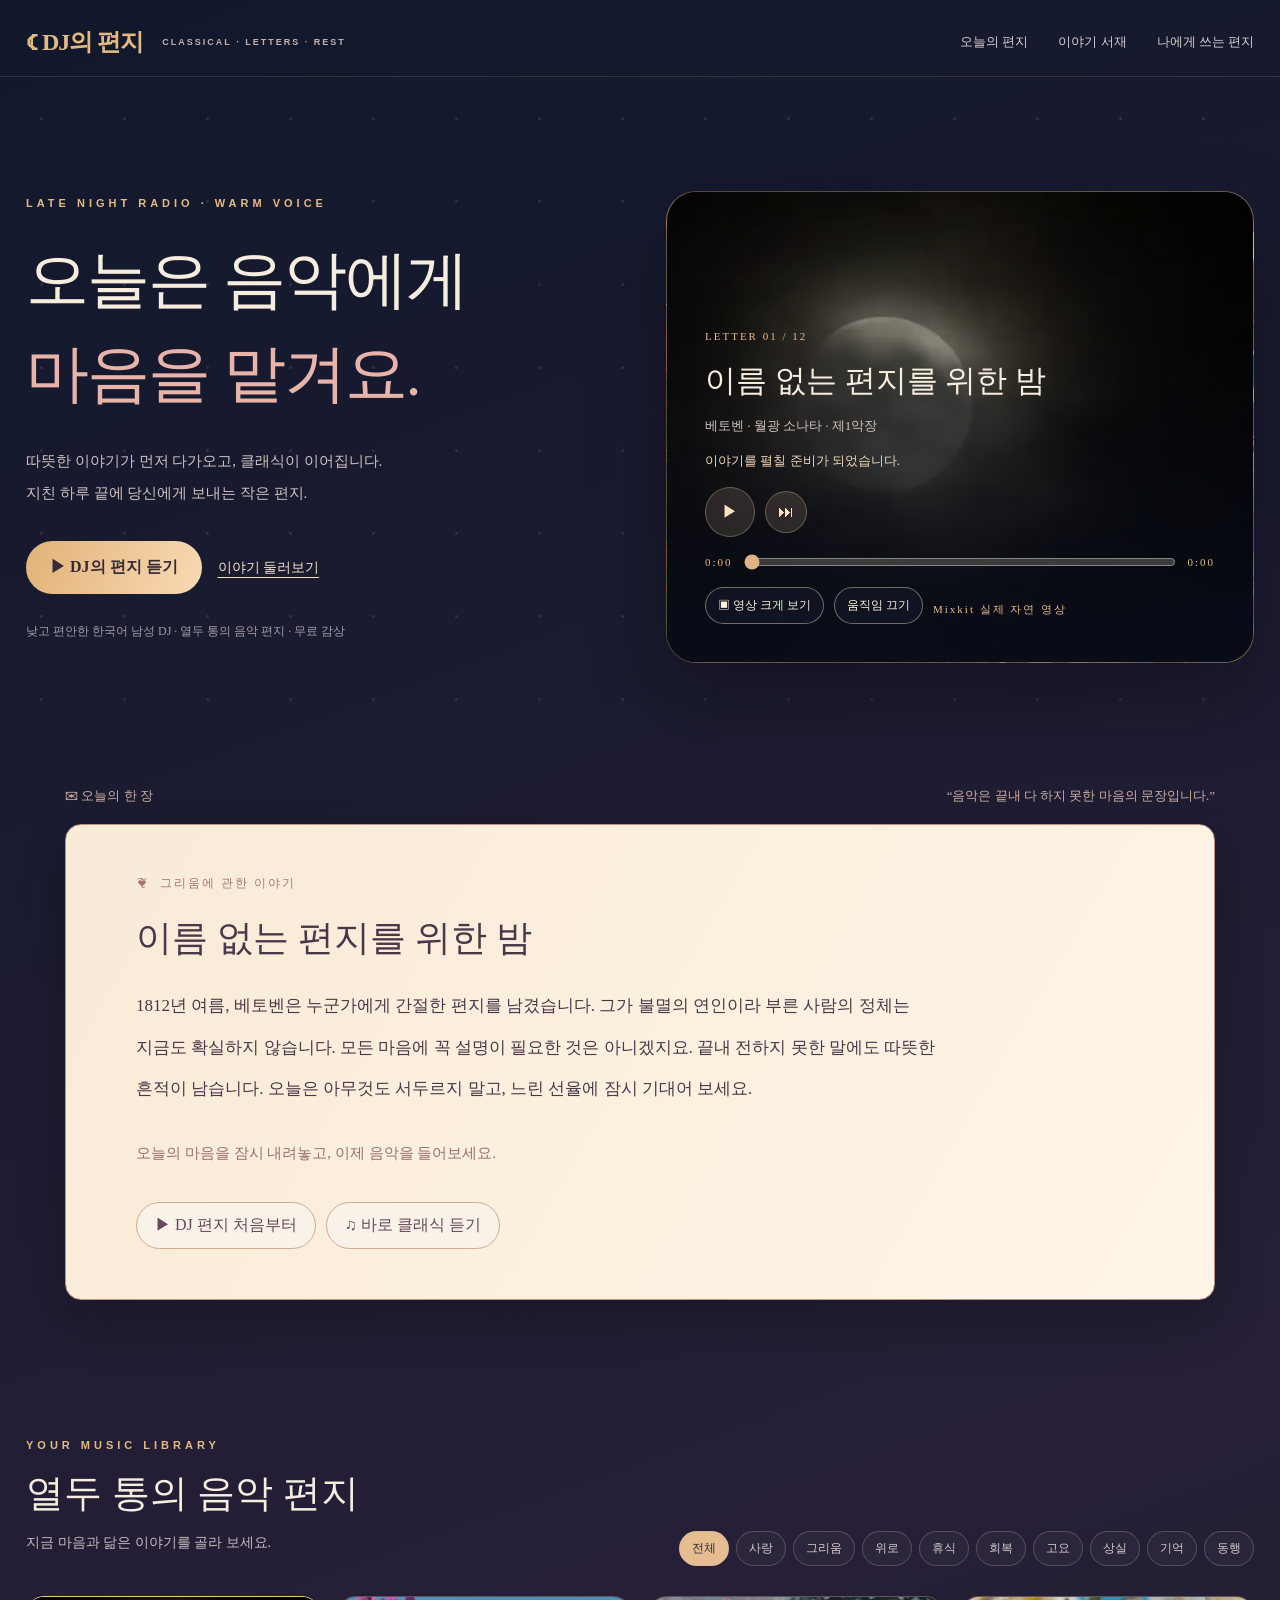
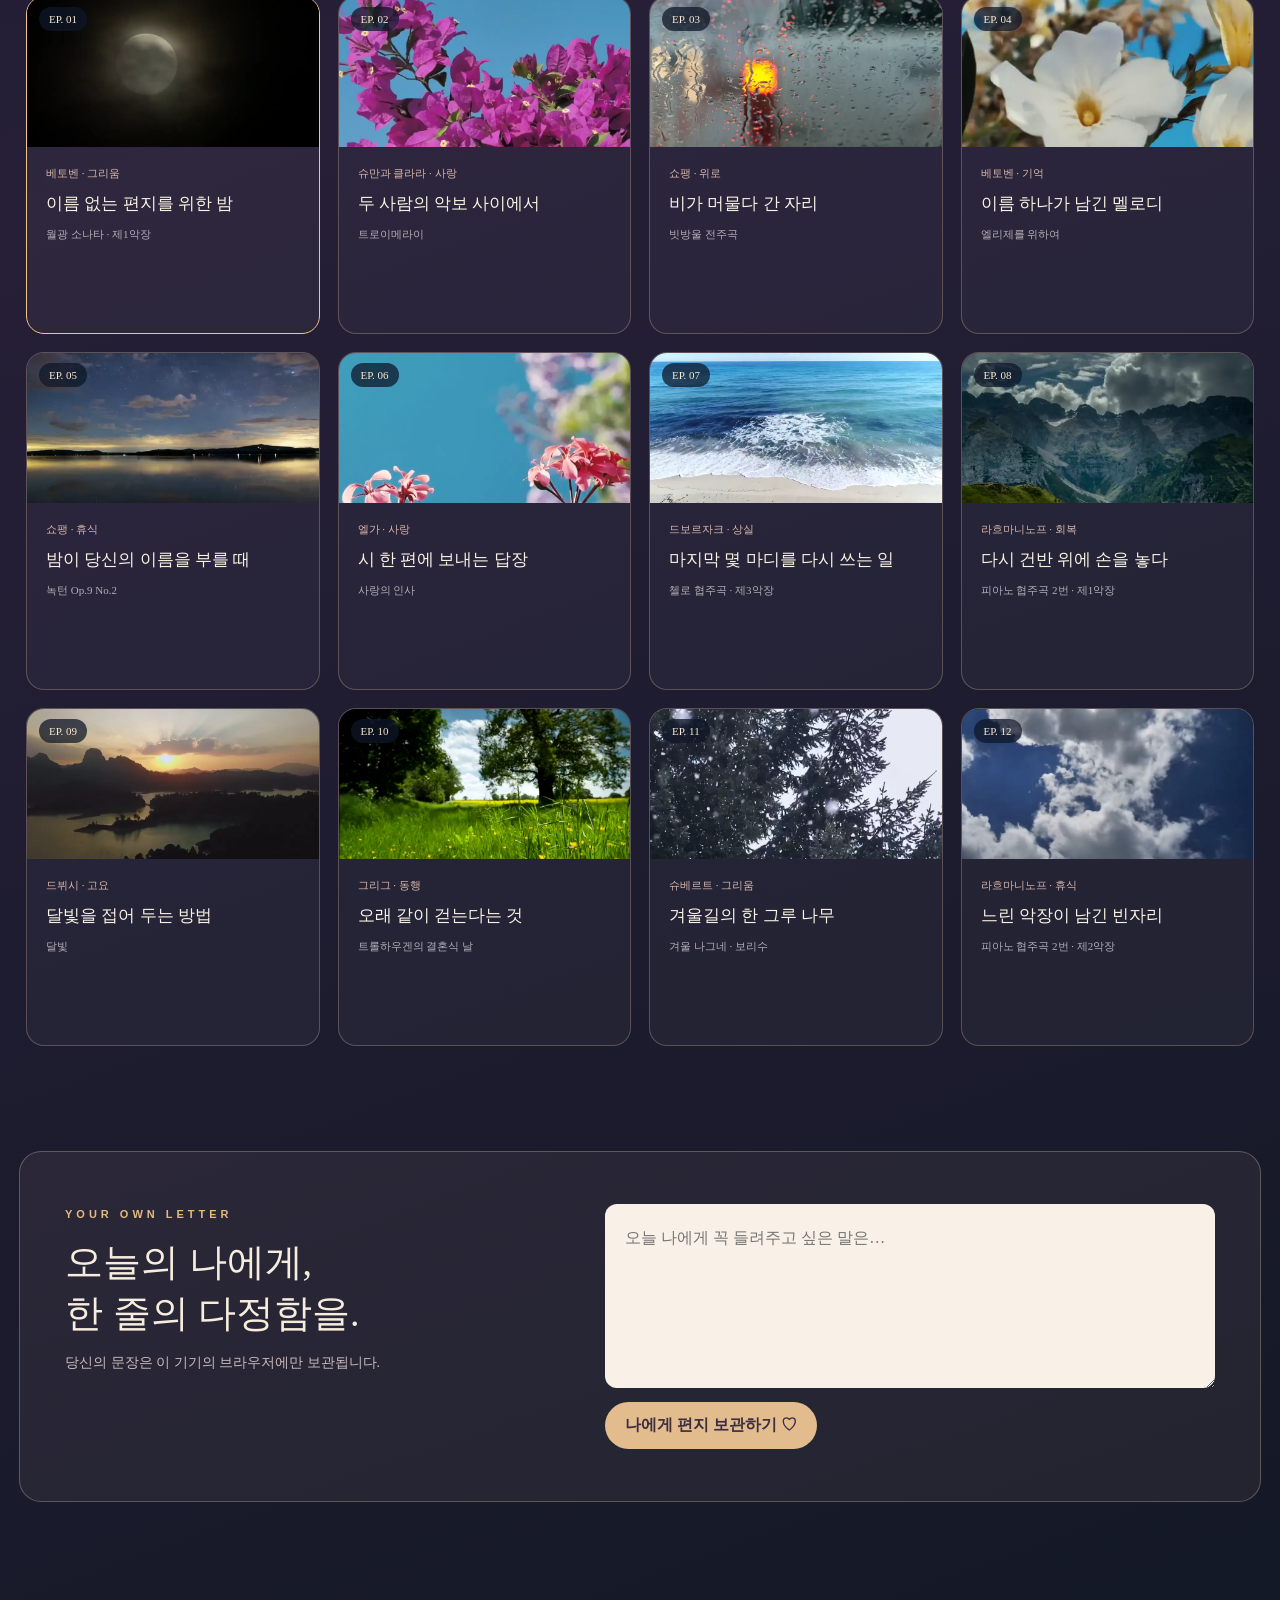
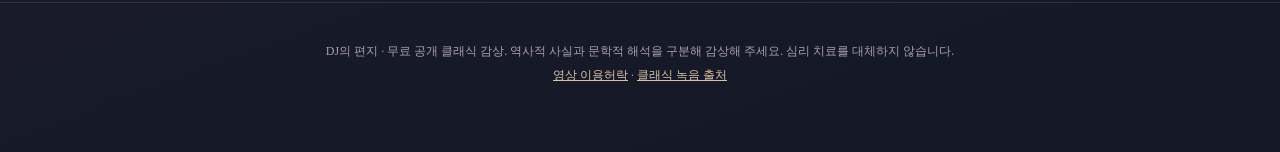
==== docs/index.html @ 7b729271 "Link source attribution and redeploy 12 unique episode films" ====
<!doctype html>
<html lang="ko"><head>
<meta charset="utf-8"/><meta name="viewport" content="width=device-width,initial-scale=1"/>
<title>DJ의 편지 | 서사가 있는 클래식 라디오</title>
<meta name="description" content="따뜻한 한국어 남성 DJ가 클래식 음악과 함께 문학적인 이야기를 들려드립니다. 무료 감상 라디오 서재."/>
<meta property="og:title" content="DJ의 편지 | 서사가 있는 클래식 라디오"/>
<meta property="og:description" content="낮고 따뜻한 남성 DJ와 함께하는 12편의 클래식 음악 편지"/>
<meta property="og:image" content="https://tazan12.github.io/--/assets/dj-cover.webp"/>
<link rel="stylesheet" href="./style.css"/>
</head>
<body><main class="dj-app">
<header class="dj-header"><div class="dj-mark">☾ DJ의 편지 <small>CLASSICAL · LETTERS · REST</small></div><nav><a href="#listen">오늘의 편지</a><a href="#episodes">이야기 서재</a><a href="#write">나에게 쓰는 편지</a></nav></header>
<section class="dj-hero" id="listen"><div class="dj-stars" aria-hidden="true"></div><div class="dj-intro"><div class="dj-kicker">LATE NIGHT RADIO · WARM VOICE</div><h1>오늘은 음악에게<br/><em>마음을 맡겨요.</em></h1><p>따뜻한 이야기가 먼저 다가오고, 클래식이 이어집니다.<br/>지친 하루 끝에 당신에게 보내는 작은 편지.</p><div class="dj-cta"><button id="mainPlay" type="button">▶ DJ의 편지 듣기</button><a href="#episodes">이야기 둘러보기</a></div><p class="dj-hint">낮고 편안한 한국어 남성 DJ · 열두 통의 음악 편지 · 무료 감상</p></div>
<div class="dj-stage" id="stage">
<video class="dj-scene-video" id="film" autoplay muted loop playsinline preload="metadata" poster="./assets/films/ep01.webp"><source id="filmSource" src="./assets/films/ep01.mp4" type="video/mp4"></video>
<div class="dj-film-shade" aria-hidden="true"></div>
<div class="dj-stage-copy"><span id="stageEpisode">LETTER 01 / 12</span><h2 id="stageTitle"></h2><p id="stageMusic"></p><div class="dj-status" id="stageStatus">이야기를 펼칠 준비가 되었습니다.</div>
<button class="dj-round" id="stagePlay" aria-label="재생">▶</button><button class="dj-skip" id="stageNext" aria-label="다음 이야기">⏭</button>
<div class="dj-progress"><span id="clock">0:00</span><input type="range" id="seek" min="0" max="1000" value="0" aria-label="음악 재생 위치"><span id="duration">0:00</span></div>
<div class="dj-scene-buttonrow"><button id="wide">▣ 영상 크게 보기</button><button id="motion">움직임 끄기</button><span class="dj-status-label">Mixkit 실제 자연 영상</span></div>
</div></div></section>
<section class="dj-reader"><div class="dj-sectiontop"><span>✉ 오늘의 한 장</span><span>“음악은 끝내 다 하지 못한 마음의 문장입니다.”</span></div><div class="dj-letter">
<div class="dj-letter-head">❦ <span id="readerMood">그리움에 관한 이야기</span></div><h2 id="readerTitle">이름 없는 편지를 위한 밤</h2><p id="readerText"></p><p class="dj-closing">오늘의 마음을 잠시 내려놓고, 이제 음악을 들어보세요.</p>
<div class="dj-letter-bottom"><button id="readerPlay">▶ DJ 편지 처음부터</button><button id="musicOnly">♫ 바로 클래식 듣기</button></div></div></section>
<section class="dj-library" id="episodes"><div class="dj-sectionhead"><div><span class="dj-kicker">YOUR MUSIC LIBRARY</span><h2>열두 통의 음악 편지</h2><p>지금 마음과 닮은 이야기를 골라 보세요.</p></div><div class="dj-tags" id="moods"></div></div><div class="dj-grid" id="cards"></div></section>
<section class="dj-journal" id="write"><div><span class="dj-kicker">YOUR OWN LETTER</span><h2>오늘의 나에게,<br/>한 줄의 다정함을.</h2><p>당신의 문장은 이 기기의 브라우저에만 보관됩니다.</p></div><div><textarea id="note" rows="5" placeholder="오늘 나에게 꼭 들려주고 싶은 말은…"></textarea><button id="noteSave">나에게 편지 보관하기 ♡</button></div></section>
<footer>DJ의 편지 · 무료 공개 클래식 감상. 역사적 사실과 문학적 해석을 구분해 감상해 주세요. 심리 치료를 대체하지 않습니다.<br/><a href="./video-sources.html" target="_blank" rel="noopener noreferrer">영상 이용허락</a> · <a href="https://commons.wikimedia.org/wiki/Category:Audio_files_of_classical_music" target="_blank" rel="noopener noreferrer">클래식 녹음 출처</a></footer>
<div class="dj-toast" id="toast" role="status" hidden></div>
</main><script src="./app.js" defer></script></body></html>
---- docs/style.css ----
/* DJ의 편지 — full editorial theme */
html{scroll-behavior:smooth}body{margin:0;background:#101626;color:#f6eada;font-family:"Noto Serif KR","Malgun Gothic",serif}button,textarea{font:inherit}button{cursor:pointer}.dj-app{--gold:#e4ba81;--muted:#c1b7bd;--rose:#c990a3;background:linear-gradient(160deg,#11182c 0%,#261f37 48%,#121825 100%);min-height:100vh;color:#f7eddf}.dj-header{max-width:1260px;margin:auto;display:flex;align-items:center;justify-content:space-between;padding:26px 26px 18px;gap:20px;border-bottom:1px solid #ead1a525}.dj-mark{display:flex;align-items:center;gap:10px;font-size:24px;color:var(--gold);letter-spacing:-1px;font-weight:bold;white-space:nowrap}.dj-mark small{color:#c4b1af;font-size:9px;letter-spacing:2px;font-family:Arial,sans-serif;margin-left:9px}.dj-header nav{display:flex;gap:30px}.dj-header a{color:#d8ccd0;font-size:13px;text-decoration:none}.dj-header a:hover{color:#fff}.dj-hero{max-width:1260px;margin:auto;padding:90px 26px 70px;display:grid;grid-template-columns:1fr 1fr;gap:52px;min-height:520px;align-items:center;position:relative;isolation:isolate}.dj-stars{position:absolute;inset:0;z-index:-2;background-image:radial-gradient(circle,#ddc6a7 1px,transparent 2px);background-size:83px 83px;opacity:.12}.dj-orbit{position:absolute;right:6%;top:4%;font-size:170px;color:#e8cb9a12;z-index:-1}.dj-kicker{font:700 11px Arial,sans-serif;letter-spacing:4px;color:var(--gold)}.dj-intro h1{font-weight:500;font-size:clamp(41px,4.9vw,74px);line-height:1.5;letter-spacing:-2px;margin:24px 0}.dj-intro h1 em{font-style:normal;color:#e8b3a8}.dj-intro p{color:#d0c2bf;font-size:15px;line-height:2.15}.dj-cta{display:flex;align-items:center;flex-wrap:wrap;gap:16px;margin-top:32px}.dj-cta button{border:0;border-radius:40px;background:linear-gradient(110deg,#e2b278,#f9dab4);color:#352b37;padding:16px 24px;display:flex;align-items:center;gap:10px;font-weight:700}.dj-cta a{color:#f5dfc5;text-underline-offset:5px;font-size:14px}.dj-intro .dj-hint{font-size:12px;color:#a79ba5;margin-top:25px}.dj-stage{border:1px solid #e6bc864d;min-height:470px;border-radius:30px;overflow:hidden;background:radial-gradient(circle at 57% 15%,#f7c58155,transparent 11%),linear-gradient(155deg,#1c2747,#453552 50%,#2b3247);box-shadow:0 30px 80px #0005;position:relative;display:flex;flex-direction:column;justify-content:flex-end}.dj-vignette{position:absolute;inset:0;overflow:hidden}.dj-moon{font-size:130px;color:#f9d69e;position:absolute;right:19%;top:10%;opacity:.85;text-shadow:0 0 45px #ebd3ac8f}.dj-hills{height:35%;bottom:0;left:-10%;right:-10%;position:absolute;background:radial-gradient(ellipse at 30% 100%,#161d33 50%,transparent 51%),radial-gradient(ellipse at 85% 110%,#1b233c 60%,transparent 61%)}.dj-sparkles{position:absolute;right:25%;top:28%;letter-spacing:45px;color:#eacda6aa;animation:dj-breathe 9s ease-in-out infinite}.dj-stage-copy{position:relative;padding:38px;background:linear-gradient(180deg,transparent,#161728eb 31%);z-index:1}.dj-stage-copy span{font-size:11px;letter-spacing:2px;color:#e7bd88}.dj-stage-copy h2{font-size:31px;font-weight:500;line-height:1.5;margin:14px 0 8px}.dj-stage-copy p{color:#d4c2bc;font-size:13px}.dj-status{font-size:13px;color:#eed6b7;margin:17px 0}.dj-round,.dj-skip{border:1px solid #f1d2a94d;background:#f3d3ad22;color:#fbe3c1;border-radius:50%;width:50px;height:50px;display:inline-grid;place-items:center;margin-right:10px}.dj-round:hover{background:#f2c18c66}.dj-skip{width:42px;height:42px}.dj-reader{padding:30px 26px 70px;max-width:1150px;margin:auto}.dj-sectiontop{display:flex;justify-content:space-between;gap:15px;color:#cead9f;font-size:13px;margin:0 0 19px}.dj-letter{border:1px solid #b79582;background:linear-gradient(120deg,#f8ebd7,#fff4e6);color:#483849;border-radius:16px;padding:50px 70px;box-shadow:0 22px 50px #0003}.dj-letter-head{display:flex;gap:10px;align-items:center;color:#aa756e;font-size:12px;letter-spacing:2px}.dj-letter h2{font-size:36px;font-weight:500;margin:22px 0}.dj-letter>p{max-width:800px;font-size:17px;line-height:2.45;word-break:keep-all}.dj-letter .dj-closing{color:#9b6f75;font-size:15px;margin-top:25px}.dj-letter-bottom{display:flex;gap:10px;flex-wrap:wrap;margin-top:30px}.dj-letter-bottom button{border:1px solid #d1ab91;background:#f9f2e9;color:#66485a;padding:12px 18px;border-radius:30px;display:flex;align-items:center;gap:7px}.dj-library{padding:65px 26px 85px;max-width:1260px;margin:auto}.dj-sectionhead{display:flex;align-items:end;justify-content:space-between;gap:20px;margin-bottom:30px}.dj-sectionhead h2,.dj-journal h2{font-size:38px;font-weight:500;margin:15px 0}.dj-sectionhead p,.dj-journal p{color:#c9b9bd;font-size:14px}.dj-tags{display:flex;flex-wrap:wrap;gap:7px;justify-content:flex-end}.dj-tags button{border:1px solid #bea9ac4a;background:#ffffff08;color:#d7c8c9;border-radius:25px;padding:8px 12px;font-size:12px}.dj-tags button.selected{background:#e5bd91;color:#332838}.dj-grid{display:grid;grid-template-columns:repeat(4,minmax(0,1fr));gap:18px}.dj-card{border:1px solid #d9bba04d;background:#ffffff09;border-radius:18px;color:#faf2e3;text-align:left;overflow:hidden;padding:0;transition:transform .3s,background .3s}.dj-card:hover{transform:translateY(-5px);background:#ffffff14}.dj-card.active{border-color:#f0c48b}.dj-card-sky{height:150px;background:radial-gradient(circle at 78% 35%,#ffd3ab88,transparent 15%),linear-gradient(145deg,#334968,#68405e);position:relative;display:flex;justify-content:space-between;padding:17px;color:#f5d9b8}.dj-card:nth-child(3n) .dj-card-sky{background:radial-gradient(circle at 78% 35%,#e8d6e488,transparent 14%),linear-gradient(145deg,#344760,#5b5474)}.dj-card:nth-child(4n) .dj-card-sky{background:radial-gradient(circle at 78% 35%,#efd9b788,transparent 14%),linear-gradient(145deg,#384d52,#5b5750)}.dj-card-symbol{font-size:78px;line-height:1;opacity:.9;position:absolute;right:25px;bottom:9px}.dj-card-copy{display:flex;flex-direction:column;gap:10px;padding:19px;min-height:148px}.dj-card-copy small{font-size:11px;color:#d7b5aa}.dj-card-copy strong{font-size:17px;font-weight:500;line-height:1.55}.dj-card-copy span{font-size:11px;color:#b4adb6}.dj-journal{max-width:1150px;margin:20px auto 100px;padding:52px 45px;border:1px solid #dac7ac50;background:#c49d9916;display:grid;grid-template-columns:1fr 1.2fr;gap:32px;border-radius:22px}.dj-journal textarea{width:100%;box-sizing:border-box;background:#f9f0e8;color:#4f3c46;border:0;border-radius:12px;padding:20px;line-height:1.8;resize:vertical}.dj-journal button{margin-top:10px;border:0;background:#e3bc8e;color:#3c2f41;border-radius:24px;padding:13px 20px;font-weight:700}.dj-app footer{padding:36px 26px 65px;border-top:1px solid #dcc3ab24;color:#ab9fad;font-size:12px;text-align:center;line-height:2}.dj-app footer a{color:#dec1a3}.dj-toast{position:fixed;bottom:25px;right:24px;background:#fff5e8;color:#473747;padding:17px 18px;border-radius:15px;box-shadow:0 10px 40px #0006;z-index:99;font-size:13px}.dj-toast button{border:0;background:none;margin-left:16px}.dj-app button:focus-visible,.dj-app a:focus-visible{outline:3px solid #edc997;outline-offset:3px}@keyframes dj-breathe{50%{opacity:.4;transform:translateY(-5px)}}@media(prefers-reduced-motion:reduce){.dj-sparkles{animation:none}html{scroll-behavior:auto}}@media(max-width:920px){.dj-hero{grid-template-columns:1fr}.dj-grid{grid-template-columns:repeat(3,minmax(0,1fr))}.dj-header nav{gap:12px}.dj-stage{min-height:360px}}@media(max-width:650px){.dj-header{padding:18px;flex-wrap:wrap}.dj-mark{font-size:20px}.dj-mark small{display:none}.dj-header nav{font-size:11px;overflow:auto;width:100%;justify-content:space-between}.dj-hero{padding:55px 18px 35px;gap:20px}.dj-intro h1{font-size:40px}.dj-stage{min-height:390px}.dj-stage-copy{padding:25px}.dj-stage-copy h2{font-size:26px}.dj-reader{padding:30px 16px}.dj-sectiontop span:last-child{display:none}.dj-letter{padding:30px 25px}.dj-letter>p{font-size:15px}.dj-letter h2{font-size:28px}.dj-sectionhead{display:block}.dj-tags{justify-content:flex-start;margin-top:20px}.dj-grid{grid-template-columns:repeat(2,minmax(0,1fr));gap:12px}.dj-card-sky{height:120px}.dj-card-copy{padding:14px}.dj-card-copy strong{font-size:14px}.dj-card-copy span{font-size:10px}.dj-journal{margin:0 16px 70px;padding:30px 22px;grid-template-columns:1fr}.dj-journal h2{font-size:29px}}

.dj-stage{background-image:linear-gradient(180deg,rgba(9,14,26,.05) 6%,rgba(12,15,28,.7) 90%),url("./assets/dj-cover.webp")!important;background-position:center!important;background-size:cover!important;} .dj-moon,.dj-hills,.dj-sparkles{display:none!important;} .dj-stage-copy{background:linear-gradient(180deg,transparent,rgba(10,15,29,.91) 38%);}

/* Genuine source-backed video scenes: fixed camera footage, no fake photo-pan. */
.dj-stage{isolation:isolate;overflow:hidden;background-color:#192337}
.dj-scene-video{position:absolute;inset:0;width:100%;height:100%;object-fit:cover;object-position:center;z-index:0;filter:saturate(.82) brightness(.88)}
.dj-film-shade{position:absolute;inset:0;z-index:1;background:linear-gradient(180deg,rgba(12,15,30,.06) 0%,rgba(12,15,30,.12) 36%,rgba(9,12,24,.86) 100%);pointer-events:none}
.dj-stage-copy{position:relative;z-index:2;background:none}
.dj-video-controls{display:flex;align-items:center;flex-wrap:wrap;gap:9px;margin-top:20px}
.dj-video-controls button{color:#fff1d9;background:rgba(15,24,43,.46);border:1px solid rgba(236,210,181,.42);padding:8px 13px;border-radius:22px;font-size:12px}
.dj-video-controls span{color:#e3d5d1;font-family:Arial,sans-serif;letter-spacing:.03em;font-size:10px}
.dj-wide .dj-hero{display:block;max-width:1300px}
.dj-wide .dj-intro{display:none}
.dj-wide .dj-stage{height:min(83vh,850px);min-height:510px}
.dj-wide .dj-stage-copy{padding:44px}
@media (prefers-reduced-motion:reduce){.dj-scene-video{display:none}}
@media(max-width:650px){.dj-wide .dj-stage{height:64vh;min-height:400px}.dj-video-controls span{flex-basis:100%}.dj-stage-copy{padding:22px}}

.dj-scene-video{position:absolute;inset:0;width:100%;height:100%;object-fit:cover;z-index:0}
.dj-film-shade{position:absolute;inset:0;z-index:1;background:linear-gradient(180deg,transparent 0%,rgba(8,10,22,.14) 32%,rgba(11,15,29,.82) 100%)}
.dj-stage-copy{position:relative;z-index:2}
.dj-scene-video[hidden]{display:none}
.dj-scene-buttonrow{display:flex;gap:10px;flex-wrap:wrap;align-items:center;margin-top:15px}
.dj-scene-buttonrow button{color:#fff1dd;background:#14192a99;border:1px solid #dec8b07a;border-radius:40px;padding:9px 12px;font-size:12px}
.dj-progress{display:flex;gap:9px;align-items:center;margin-top:15px;color:#e6ccad;font-size:12px}
.dj-progress input{flex:1;min-width:40px;accent-color:#deb486}
.dj-card-art{height:150px;overflow:hidden;position:relative}
.dj-card-art img{width:100%;height:100%;object-fit:cover;display:block}
.dj-card-art span{position:absolute;top:10px;left:12px;font-size:11px;color:#fae9ce;background:#0e1628bb;padding:6px 10px;border-radius:12px}
.dj-status-label{font-size:12px;color:#e6c6b6;margin-top:7px}
.dj-stage.dj-wide{width:min(95vw,1300px);min-height:70vh;grid-column:1/-1}
.dj-hero:has(.dj-wide){grid-template-columns:1fr}
.dj-hero:has(.dj-wide) .dj-intro{display:none}
@media(max-width:650px){.dj-scene-buttonrow{gap:6px}.dj-stage.dj-wide{min-height:55vh}.dj-progress{gap:6px}}
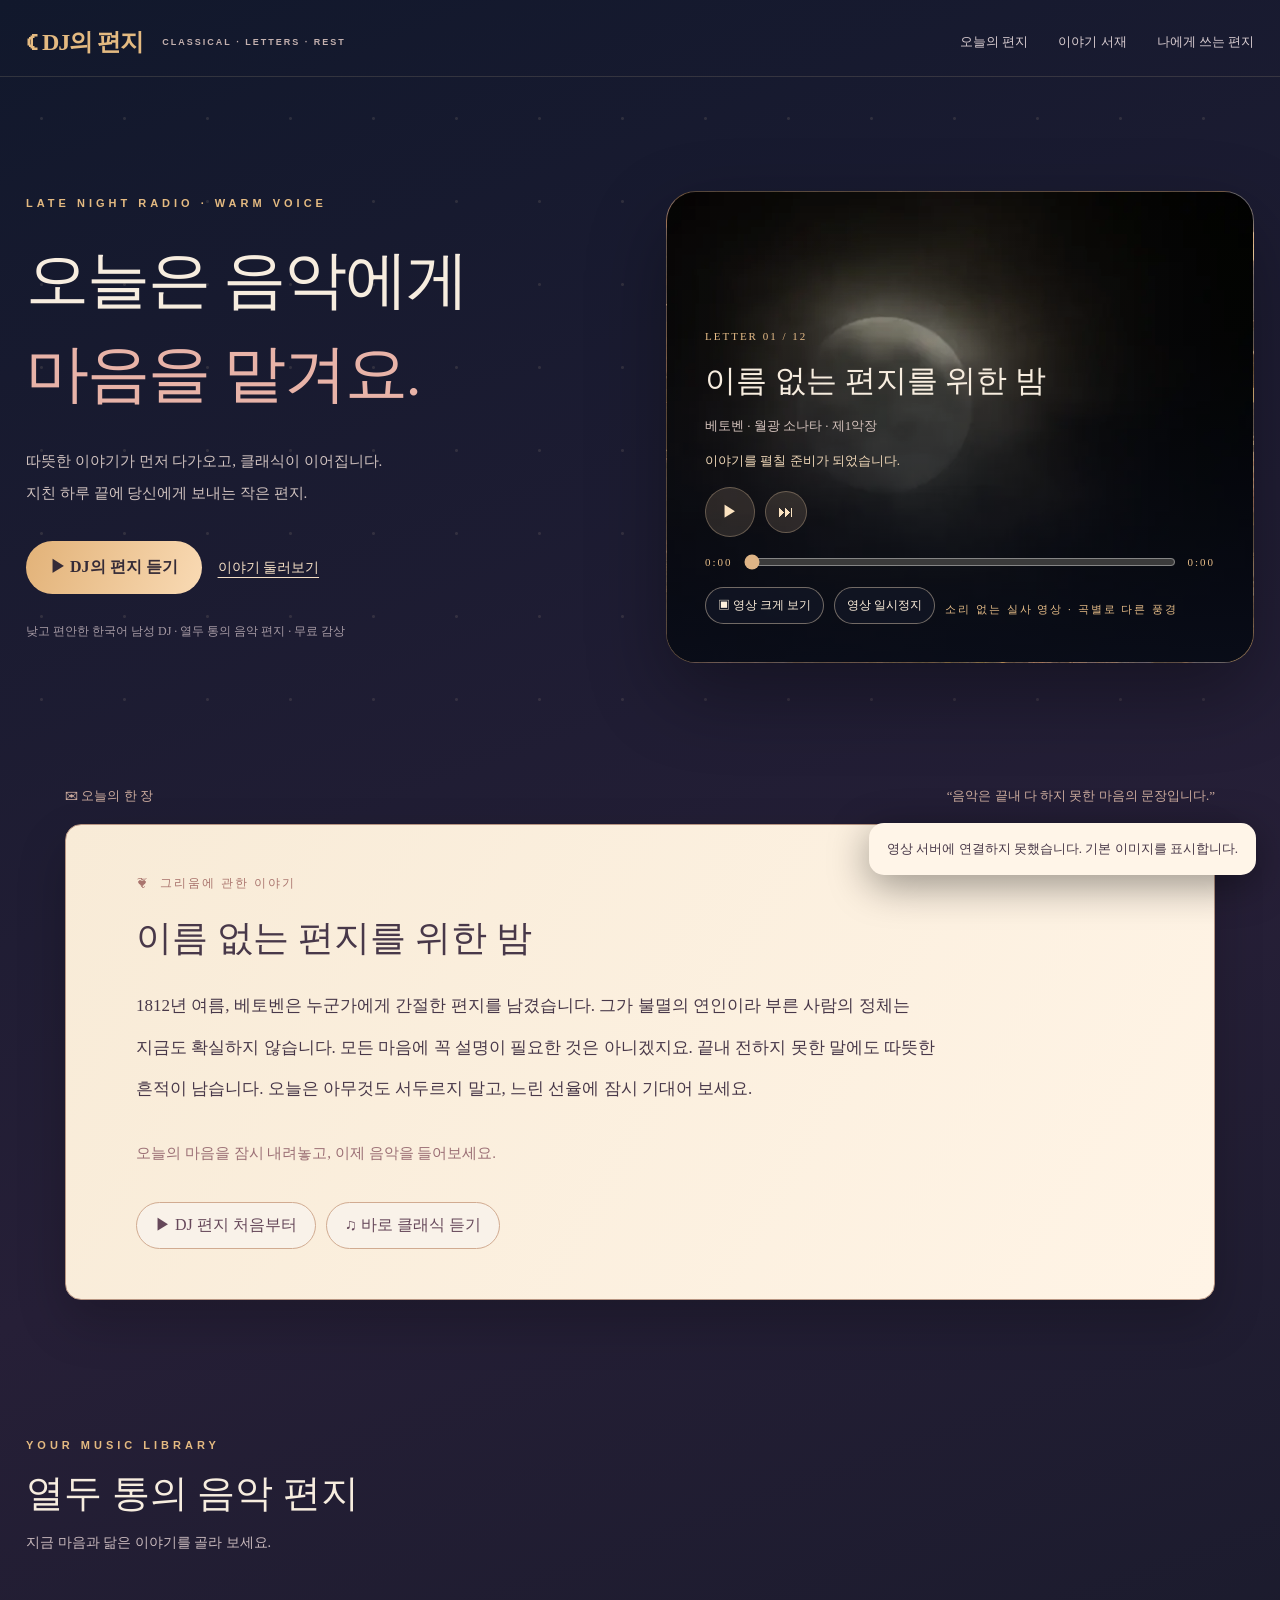
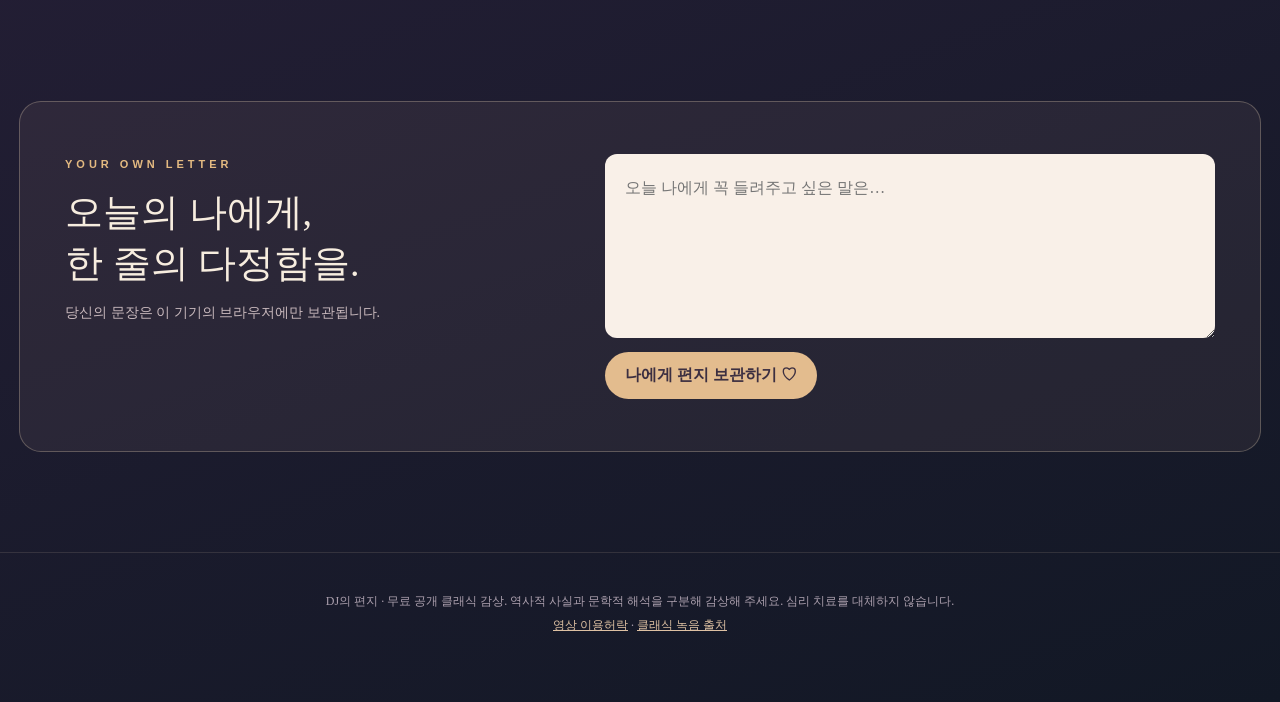
==== commit d4ce6f04: "Add explicit video play control, state indicator and mobile-safe inline playback" ====
--- a/docs/index.html
+++ b/docs/index.html
@@ -6,18 +6,20 @@
 <meta property="og:title" content="DJ의 편지 | 서사가 있는 클래식 라디오"/>
 <meta property="og:description" content="낮고 따뜻한 남성 DJ와 함께하는 12편의 클래식 음악 편지"/>
 <meta property="og:image" content="https://tazan12.github.io/--/assets/dj-cover.webp"/>
-<link rel="stylesheet" href="./style.css"/>
+<link rel="stylesheet" href="./style.css?v=20261114c"/>
 </head>
 <body><main class="dj-app">
 <header class="dj-header"><div class="dj-mark">☾ DJ의 편지 <small>CLASSICAL · LETTERS · REST</small></div><nav><a href="#listen">오늘의 편지</a><a href="#episodes">이야기 서재</a><a href="#write">나에게 쓰는 편지</a></nav></header>
 <section class="dj-hero" id="listen"><div class="dj-stars" aria-hidden="true"></div><div class="dj-intro"><div class="dj-kicker">LATE NIGHT RADIO · WARM VOICE</div><h1>오늘은 음악에게<br/><em>마음을 맡겨요.</em></h1><p>따뜻한 이야기가 먼저 다가오고, 클래식이 이어집니다.<br/>지친 하루 끝에 당신에게 보내는 작은 편지.</p><div class="dj-cta"><button id="mainPlay" type="button">▶ DJ의 편지 듣기</button><a href="#episodes">이야기 둘러보기</a></div><p class="dj-hint">낮고 편안한 한국어 남성 DJ · 열두 통의 음악 편지 · 무료 감상</p></div>
 <div class="dj-stage" id="stage">
-<video class="dj-scene-video" id="film" autoplay muted loop playsinline preload="metadata" poster="./assets/films/ep01.webp"><source id="filmSource" src="./assets/films/ep01.mp4" type="video/mp4"></video>
+<video class="dj-scene-video" id="film" autoplay muted loop playsinline webkit-playsinline preload="auto" src="./assets/films/ep01.mp4?v=20261114" poster="./assets/films/ep01.webp?v=20261114" aria-label="클래식 곡에 어울리는 자연 풍경 영상"></video>
 <div class="dj-film-shade" aria-hidden="true"></div>
+<div class="dj-film-topline"><span class="dj-film-live"><span class="dj-film-live-dot" aria-hidden="true"></span><span id="filmState" role="status" aria-live="polite">자연 영상 준비 중</span></span><span id="filmSceneName">달빛 · 월광 소나타</span></div>
+<button type="button" id="filmToggle" class="dj-film-center-play" aria-label="영상 재생" title="영상 재생">▶</button>
 <div class="dj-stage-copy"><span id="stageEpisode">LETTER 01 / 12</span><h2 id="stageTitle"></h2><p id="stageMusic"></p><div class="dj-status" id="stageStatus">이야기를 펼칠 준비가 되었습니다.</div>
 <button class="dj-round" id="stagePlay" aria-label="재생">▶</button><button class="dj-skip" id="stageNext" aria-label="다음 이야기">⏭</button>
 <div class="dj-progress"><span id="clock">0:00</span><input type="range" id="seek" min="0" max="1000" value="0" aria-label="음악 재생 위치"><span id="duration">0:00</span></div>
-<div class="dj-scene-buttonrow"><button id="wide">▣ 영상 크게 보기</button><button id="motion">움직임 끄기</button><span class="dj-status-label">Mixkit 실제 자연 영상</span></div>
+<div class="dj-scene-buttonrow"><button id="wide">▣ 영상 크게 보기</button><button id="motion" type="button" aria-label="자연 영상 일시정지">영상 일시정지</button><span class="dj-status-label">소리 없는 실사 영상 · 곡별로 다른 풍경</span><a id="filmFallback" href="./assets/films/ep01.mp4" target="_blank" rel="noopener noreferrer" hidden>영상 파일 직접 열기</a></div>
 </div></div></section>
 <section class="dj-reader"><div class="dj-sectiontop"><span>✉ 오늘의 한 장</span><span>“음악은 끝내 다 하지 못한 마음의 문장입니다.”</span></div><div class="dj-letter">
 <div class="dj-letter-head">❦ <span id="readerMood">그리움에 관한 이야기</span></div><h2 id="readerTitle">이름 없는 편지를 위한 밤</h2><p id="readerText"></p><p class="dj-closing">오늘의 마음을 잠시 내려놓고, 이제 음악을 들어보세요.</p>
@@ -26,4 +28,4 @@
 <section class="dj-journal" id="write"><div><span class="dj-kicker">YOUR OWN LETTER</span><h2>오늘의 나에게,<br/>한 줄의 다정함을.</h2><p>당신의 문장은 이 기기의 브라우저에만 보관됩니다.</p></div><div><textarea id="note" rows="5" placeholder="오늘 나에게 꼭 들려주고 싶은 말은…"></textarea><button id="noteSave">나에게 편지 보관하기 ♡</button></div></section>
 <footer>DJ의 편지 · 무료 공개 클래식 감상. 역사적 사실과 문학적 해석을 구분해 감상해 주세요. 심리 치료를 대체하지 않습니다.<br/><a href="./video-sources.html" target="_blank" rel="noopener noreferrer">영상 이용허락</a> · <a href="https://commons.wikimedia.org/wiki/Category:Audio_files_of_classical_music" target="_blank" rel="noopener noreferrer">클래식 녹음 출처</a></footer>
 <div class="dj-toast" id="toast" role="status" hidden></div>
-</main><script src="./app.js" defer></script></body></html>+</main><script src="./app.js?v=20261114c" defer></script></body></html>
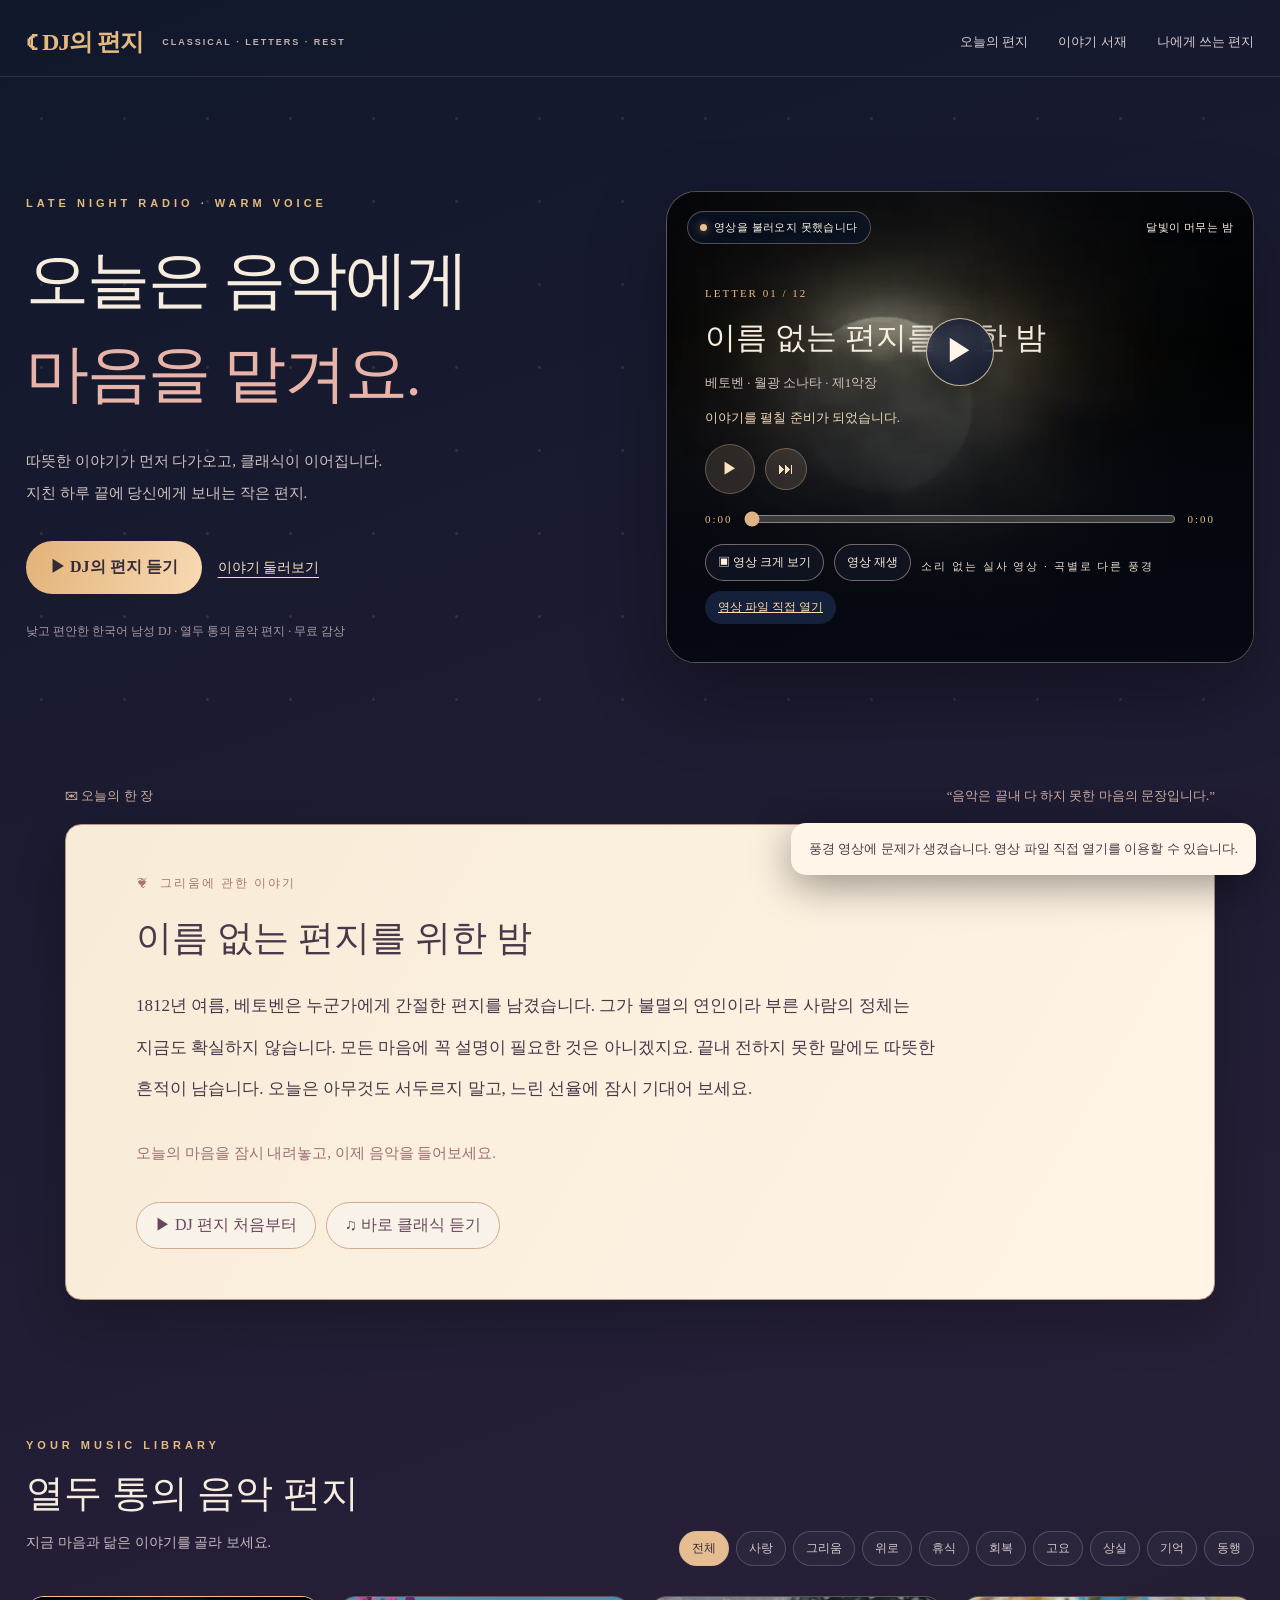
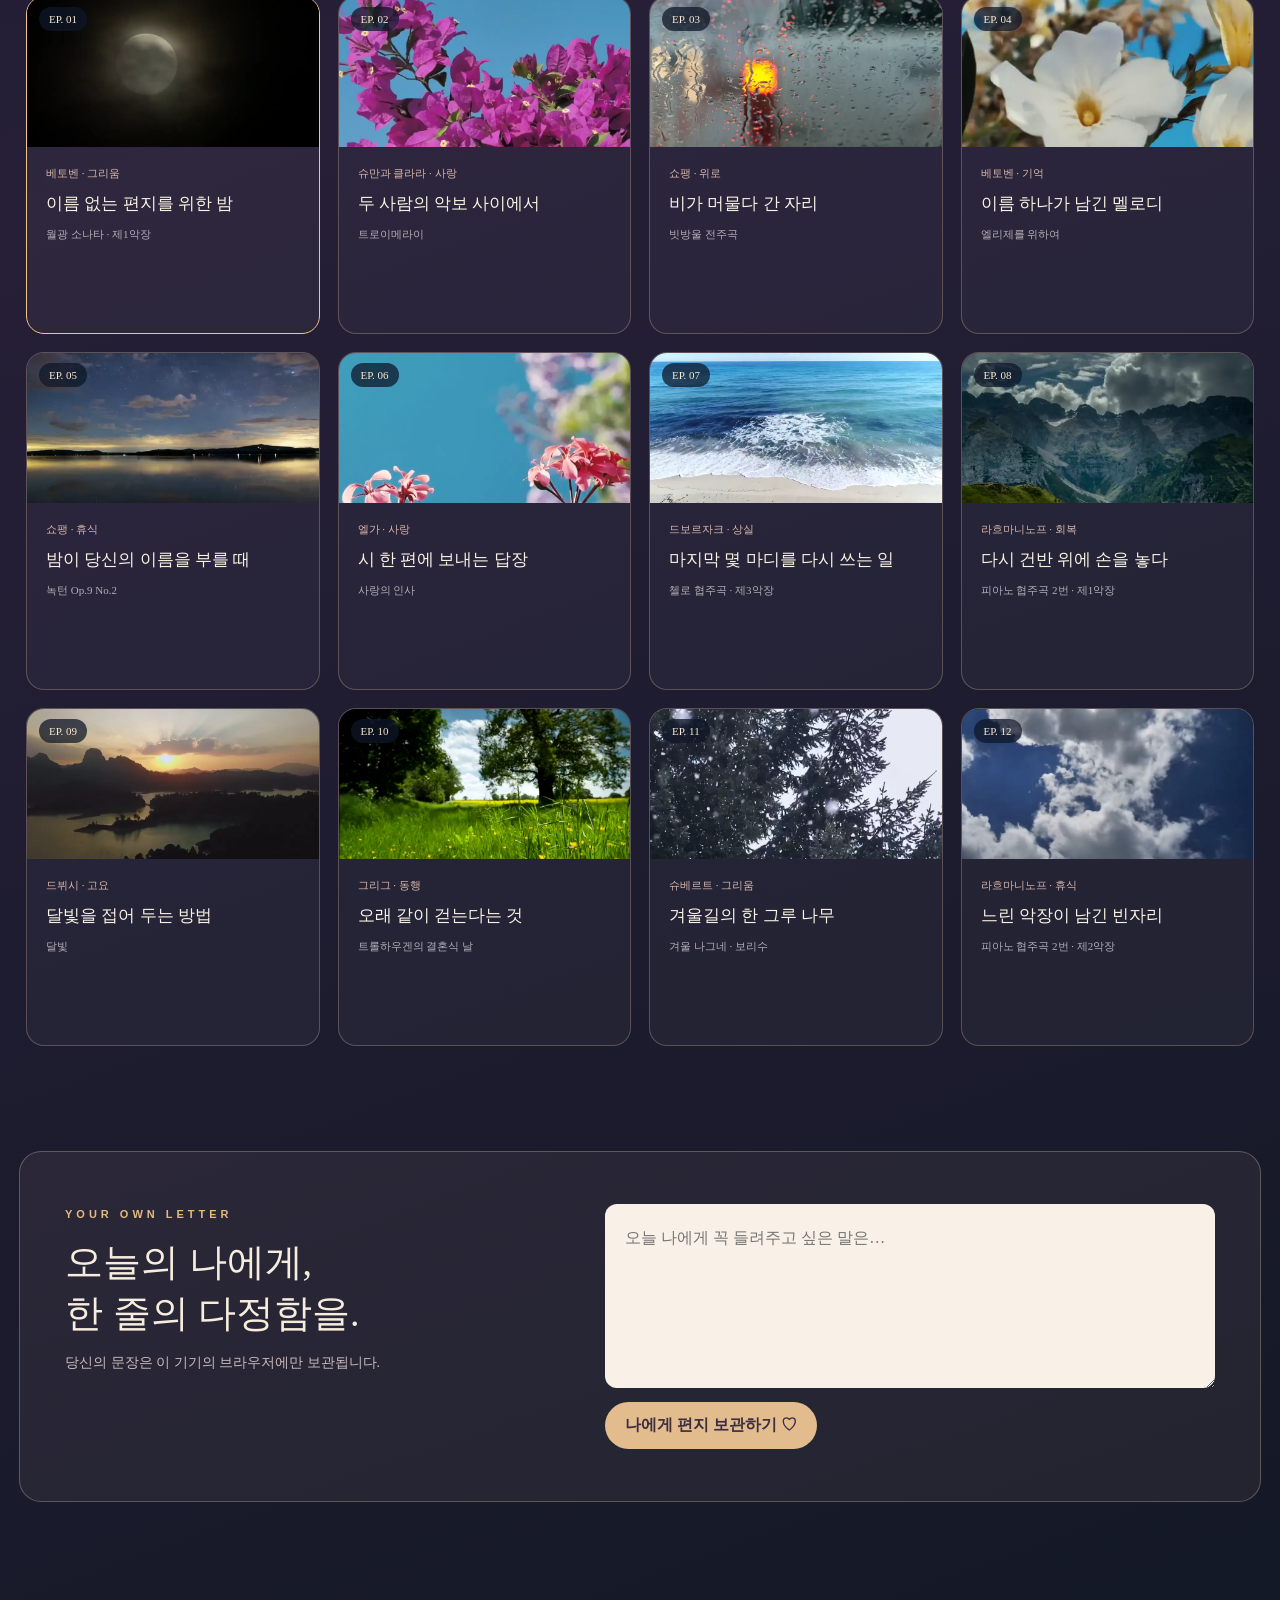
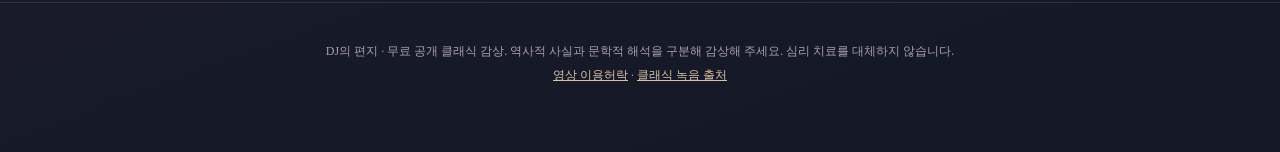
==== commit 0c23203c: "Respect reduced-motion preferences by starting films only through controlled playback" ====
--- a/docs/index.html
+++ b/docs/index.html
@@ -12,7 +12,7 @@
 <header class="dj-header"><div class="dj-mark">☾ DJ의 편지 <small>CLASSICAL · LETTERS · REST</small></div><nav><a href="#listen">오늘의 편지</a><a href="#episodes">이야기 서재</a><a href="#write">나에게 쓰는 편지</a></nav></header>
 <section class="dj-hero" id="listen"><div class="dj-stars" aria-hidden="true"></div><div class="dj-intro"><div class="dj-kicker">LATE NIGHT RADIO · WARM VOICE</div><h1>오늘은 음악에게<br/><em>마음을 맡겨요.</em></h1><p>따뜻한 이야기가 먼저 다가오고, 클래식이 이어집니다.<br/>지친 하루 끝에 당신에게 보내는 작은 편지.</p><div class="dj-cta"><button id="mainPlay" type="button">▶ DJ의 편지 듣기</button><a href="#episodes">이야기 둘러보기</a></div><p class="dj-hint">낮고 편안한 한국어 남성 DJ · 열두 통의 음악 편지 · 무료 감상</p></div>
 <div class="dj-stage" id="stage">
-<video class="dj-scene-video" id="film" autoplay muted loop playsinline webkit-playsinline preload="auto" src="./assets/films/ep01.mp4?v=20261114" poster="./assets/films/ep01.webp?v=20261114" aria-label="클래식 곡에 어울리는 자연 풍경 영상"></video>
+<video class="dj-scene-video" id="film" muted loop playsinline webkit-playsinline preload="auto" src="./assets/films/ep01.mp4?v=20261114" poster="./assets/films/ep01.webp?v=20261114" aria-label="클래식 곡에 어울리는 자연 풍경 영상"></video>
 <div class="dj-film-shade" aria-hidden="true"></div>
 <div class="dj-film-topline"><span class="dj-film-live"><span class="dj-film-live-dot" aria-hidden="true"></span><span id="filmState" role="status" aria-live="polite">자연 영상 준비 중</span></span><span id="filmSceneName">달빛 · 월광 소나타</span></div>
 <button type="button" id="filmToggle" class="dj-film-center-play" aria-label="영상 재생" title="영상 재생">▶</button>
--- a/docs/style.css
+++ b/docs/style.css
@@ -34,3 +34,144 @@
 .dj-hero:has(.dj-wide){grid-template-columns:1fr}
 .dj-hero:has(.dj-wide) .dj-intro{display:none}
 @media(max-width:650px){.dj-scene-buttonrow{gap:6px}.dj-stage.dj-wide{min-height:55vh}.dj-progress{gap:6px}}
+
+
+/* v20261114 — film-first presentation and accessible manual playback */
+.dj-stage{
+  isolation:isolate;
+  background-color:#152038;
+  background-image:linear-gradient(180deg,#192741,#131c35) !important;
+}
+.dj-scene-video{
+  display:block!important;
+  position:absolute!important;
+  inset:0!important;
+  width:100%!important;
+  height:100%!important;
+  object-fit:cover!important;
+  object-position:center center;
+  z-index:1!important;
+  opacity:1!important;
+  visibility:visible!important;
+  background:#1b2639;
+  filter:saturate(.91) contrast(1.02) brightness(.92);
+  pointer-events:none;
+}
+.dj-film-shade{
+  z-index:2!important;
+  pointer-events:none;
+  background:linear-gradient(180deg,rgba(10,17,32,.30),rgba(10,17,32,.08) 34%,rgba(8,12,24,.55) 60%,rgba(6,9,19,.94) 100%);
+}
+.dj-film-topline{
+  position:absolute;
+  top:19px;
+  left:20px;
+  right:20px;
+  z-index:5;
+  display:flex;
+  align-items:center;
+  justify-content:space-between;
+  gap:12px;
+  flex-wrap:wrap;
+  pointer-events:none;
+  font-family:Arial,"Malgun Gothic",sans-serif;
+  font-size:11px;
+  letter-spacing:.035em;
+  color:#fff4e6;
+  text-shadow:0 2px 8px #000a;
+}
+.dj-film-live{
+  display:inline-flex;
+  align-items:center;
+  gap:7px;
+  padding:8px 12px;
+  border:1px solid #f4ddba50;
+  border-radius:30px;
+  background:#0b152aaa;
+  backdrop-filter:blur(8px);
+}
+.dj-film-live-dot{
+  display:inline-block;
+  height:7px;
+  width:7px;
+  border-radius:50%;
+  background:#e9c28c;
+  box-shadow:0 0 8px #e9c28c99;
+}
+.dj-film-center-play{
+  position:absolute;
+  left:50%;
+  top:34%;
+  transform:translate(-50%,-50%);
+  z-index:6;
+  display:flex;
+  align-items:center;
+  justify-content:center;
+  width:68px;
+  height:68px;
+  border-radius:50%;
+  border:1px solid #ffe2b9bd;
+  background:#0f1934bd;
+  color:#fff6e9;
+  font:normal 30px Arial,sans-serif;
+  box-shadow:0 5px 28px #0008;
+  backdrop-filter:blur(8px);
+  cursor:pointer;
+  transition:background .2s,transform .2s,opacity .25s;
+}
+.dj-film-center-play:hover{
+  background:#364869e6;
+  transform:translate(-50%,-50%) scale(1.08);
+}
+.dj-stage.film-is-playing .dj-film-center-play{
+  opacity:0;
+  pointer-events:none;
+}
+.dj-stage.film-is-playing:hover .dj-film-center-play,
+.dj-stage.film-is-playing .dj-film-center-play:focus-visible{
+  opacity:.85;
+  pointer-events:auto;
+}
+.dj-stage-copy{z-index:4!important;}
+.dj-scene-buttonrow{position:relative;z-index:7;}
+.dj-scene-buttonrow a{
+  font-size:12px;
+  color:#ffdcab;
+  padding:8px 13px;
+  border-radius:25px;
+  background:#1a294abb;
+  text-decoration:underline;
+}
+.dj-scene-buttonrow a[hidden]{display:none!important;}
+.dj-stage .dj-status-label{color:#e9dccf;}
+@media(prefers-reduced-motion:reduce){
+  /* Reduced motion keeps the film accessible; playback is stopped by JS initially,
+     never hidden by CSS. User can opt in using the visible play control. */
+  .dj-scene-video{display:block!important;}
+  .dj-film-center-play{transition:none;}
+  .dj-card{transition:none;}
+}
+@media(max-width:650px){
+  .dj-film-topline{top:12px;left:12px;right:12px;font-size:10px;}
+  .dj-film-live{padding:7px 9px;}
+  .dj-film-center-play{top:30%;width:58px;height:58px;font-size:25px;}
+  .dj-stage-copy{padding:23px!important;}
+  .dj-scene-buttonrow{gap:9px;}
+}
+
+
+/* Playback overlay remains interactive even if a play() promise settles late. */
+.dj-stage.film-is-playing .dj-film-center-play {
+  opacity:.42;
+  pointer-events:auto;
+  cursor:pointer;
+}
+.dj-stage.film-is-playing:hover .dj-film-center-play,
+.dj-stage.film-is-playing .dj-film-center-play:focus-visible {
+  opacity:1;
+  pointer-events:auto;
+}
+.dj-film-center-play { z-index:20!important; }
+@media (max-width:650px) {
+ .dj-film-center-play{top:25%;left:50%;}
+}
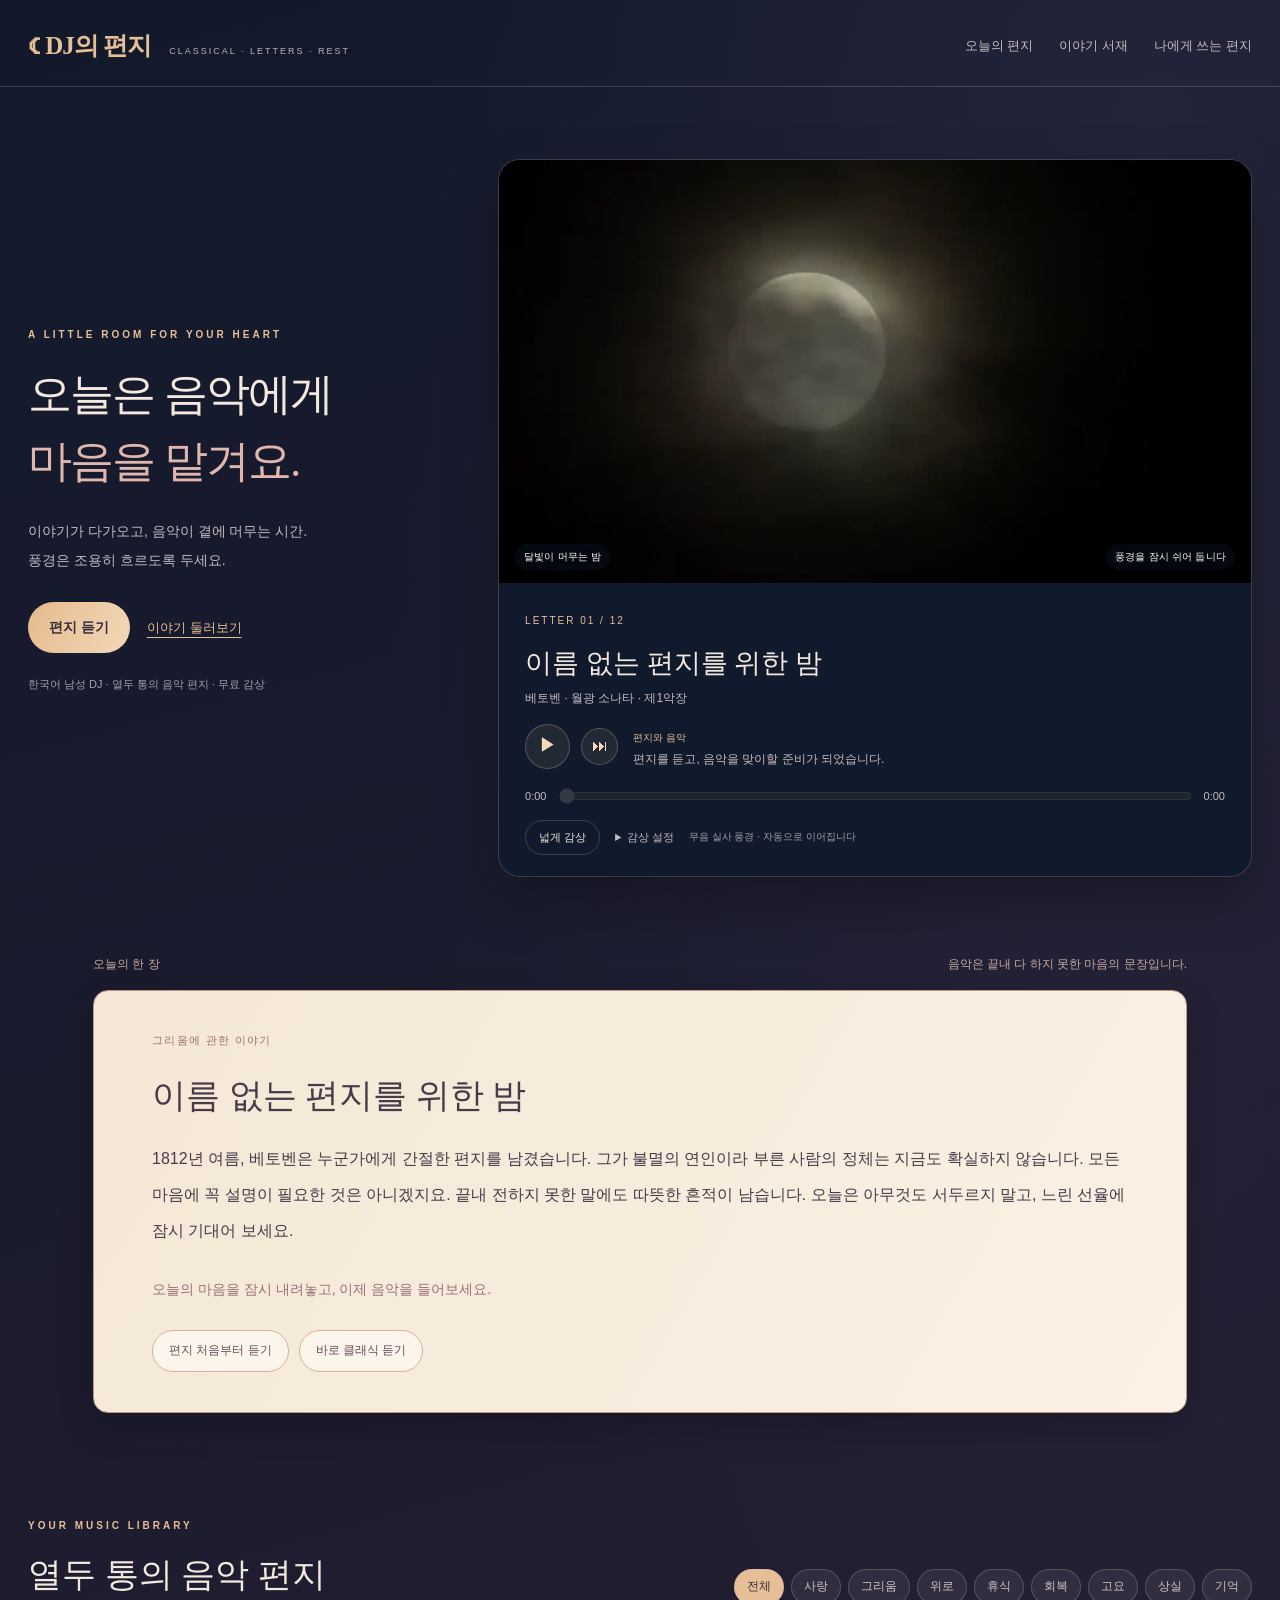
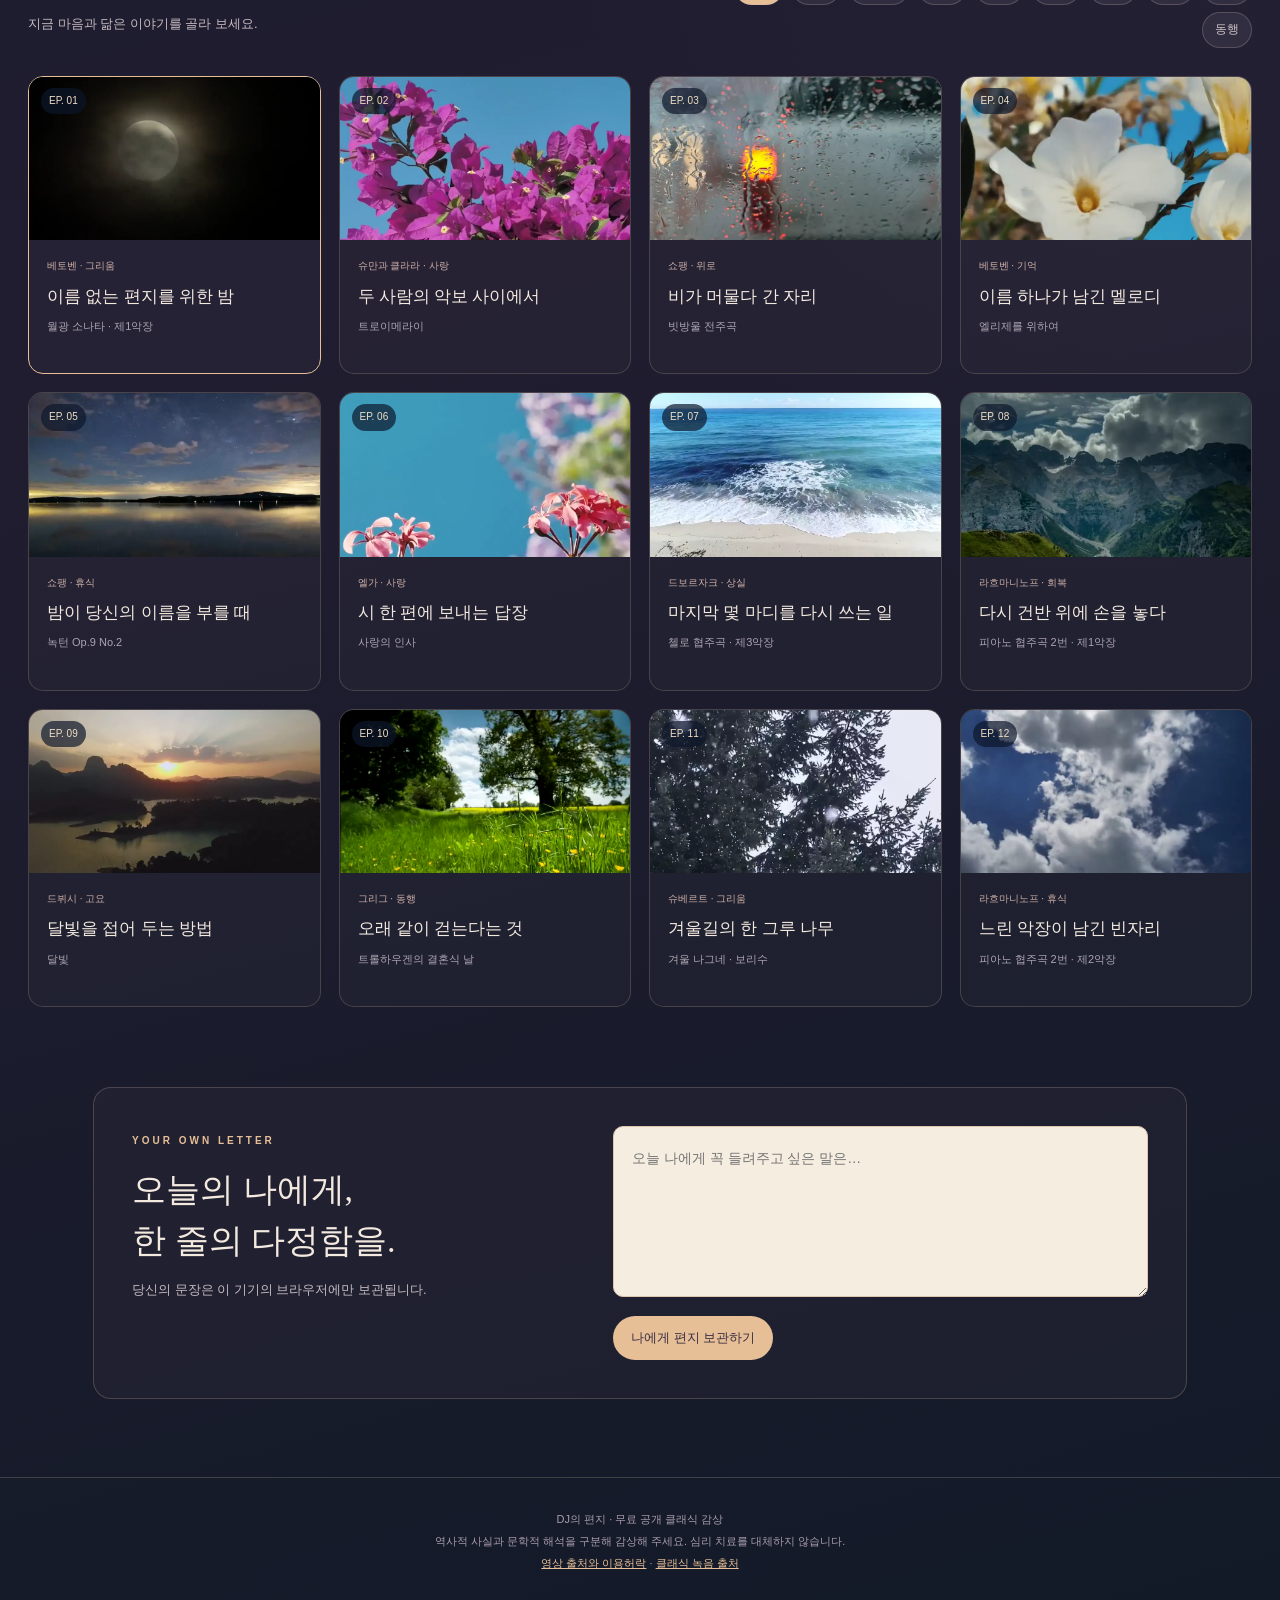
==== commit 7d6f87d3: "Release natural autonomous films and reliable serialized radio playback" ====
--- a/docs/index.html
+++ b/docs/index.html
@@ -1,31 +1,70 @@
 <!doctype html>
-<html lang="ko"><head>
+<html lang="ko">
+<head>
 <meta charset="utf-8"/><meta name="viewport" content="width=device-width,initial-scale=1"/>
 <title>DJ의 편지 | 서사가 있는 클래식 라디오</title>
-<meta name="description" content="따뜻한 한국어 남성 DJ가 클래식 음악과 함께 문학적인 이야기를 들려드립니다. 무료 감상 라디오 서재."/>
+<meta name="description" content="낮고 따뜻한 남성 DJ의 편지, 클래식 연주, 자연스럽게 흐르는 열두 가지 풍경. 무료 클래식 감상 서재."/>
 <meta property="og:title" content="DJ의 편지 | 서사가 있는 클래식 라디오"/>
-<meta property="og:description" content="낮고 따뜻한 남성 DJ와 함께하는 12편의 클래식 음악 편지"/>
+<meta property="og:description" content="이야기와 음악 사이, 마음을 쉬어 가는 시간"/>
 <meta property="og:image" content="https://tazan12.github.io/--/assets/dj-cover.webp"/>
-<link rel="stylesheet" href="./style.css?v=20261114c"/>
+<meta name="theme-color" content="#12192b"/>
+<meta name="dj-release" content="20261114-natural1"/>
+<link rel="canonical" href="https://tazan12.github.io/--/"/>
+<link rel="stylesheet" href="./player.css?v=20261114-natural1"/>
+<script src="./episodes.js?v=20261114-natural1" defer></script>
+<script src="./player.js?v=20261114-natural1" defer></script>
 </head>
-<body><main class="dj-app">
-<header class="dj-header"><div class="dj-mark">☾ DJ의 편지 <small>CLASSICAL · LETTERS · REST</small></div><nav><a href="#listen">오늘의 편지</a><a href="#episodes">이야기 서재</a><a href="#write">나에게 쓰는 편지</a></nav></header>
-<section class="dj-hero" id="listen"><div class="dj-stars" aria-hidden="true"></div><div class="dj-intro"><div class="dj-kicker">LATE NIGHT RADIO · WARM VOICE</div><h1>오늘은 음악에게<br/><em>마음을 맡겨요.</em></h1><p>따뜻한 이야기가 먼저 다가오고, 클래식이 이어집니다.<br/>지친 하루 끝에 당신에게 보내는 작은 편지.</p><div class="dj-cta"><button id="mainPlay" type="button">▶ DJ의 편지 듣기</button><a href="#episodes">이야기 둘러보기</a></div><p class="dj-hint">낮고 편안한 한국어 남성 DJ · 열두 통의 음악 편지 · 무료 감상</p></div>
+<body>
+<a class="skip-link" href="#stage">음악 감상으로 바로 가기</a>
+<main class="dj-app">
+<header class="dj-header">
+<a class="dj-mark" href="./">☾ DJ의 편지 <small>CLASSICAL · LETTERS · REST</small></a>
+<nav aria-label="주 메뉴"><a href="#listen">오늘의 편지</a><a href="#episodes">이야기 서재</a><a href="#write">나에게 쓰는 편지</a></nav>
+</header>
+<section class="dj-hero" id="listen" aria-label="오늘의 클래식 감상">
+<div class="dj-intro"><div class="dj-kicker">A LITTLE ROOM FOR YOUR HEART</div>
+<h1>오늘은 음악에게<br/><em>마음을 맡겨요.</em></h1>
+<p>이야기가 다가오고, 음악이 곁에 머무는 시간.<br/>풍경은 조용히 흐르도록 두세요.</p>
+<div class="dj-cta"><button id="mainPlay" type="button">편지 듣기</button><a href="#episodes">이야기 둘러보기</a></div>
+<p class="dj-hint">한국어 남성 DJ · 열두 통의 음악 편지 · 무료 감상</p>
+</div>
 <div class="dj-stage" id="stage">
-<video class="dj-scene-video" id="film" muted loop playsinline webkit-playsinline preload="auto" src="./assets/films/ep01.mp4?v=20261114" poster="./assets/films/ep01.webp?v=20261114" aria-label="클래식 곡에 어울리는 자연 풍경 영상"></video>
-<div class="dj-film-shade" aria-hidden="true"></div>
-<div class="dj-film-topline"><span class="dj-film-live"><span class="dj-film-live-dot" aria-hidden="true"></span><span id="filmState" role="status" aria-live="polite">자연 영상 준비 중</span></span><span id="filmSceneName">달빛 · 월광 소나타</span></div>
-<button type="button" id="filmToggle" class="dj-film-center-play" aria-label="영상 재생" title="영상 재생">▶</button>
-<div class="dj-stage-copy"><span id="stageEpisode">LETTER 01 / 12</span><h2 id="stageTitle"></h2><p id="stageMusic"></p><div class="dj-status" id="stageStatus">이야기를 펼칠 준비가 되었습니다.</div>
-<button class="dj-round" id="stagePlay" aria-label="재생">▶</button><button class="dj-skip" id="stageNext" aria-label="다음 이야기">⏭</button>
-<div class="dj-progress"><span id="clock">0:00</span><input type="range" id="seek" min="0" max="1000" value="0" aria-label="음악 재생 위치"><span id="duration">0:00</span></div>
-<div class="dj-scene-buttonrow"><button id="wide">▣ 영상 크게 보기</button><button id="motion" type="button" aria-label="자연 영상 일시정지">영상 일시정지</button><span class="dj-status-label">소리 없는 실사 영상 · 곡별로 다른 풍경</span><a id="filmFallback" href="./assets/films/ep01.mp4" target="_blank" rel="noopener noreferrer" hidden>영상 파일 직접 열기</a></div>
-</div></div></section>
-<section class="dj-reader"><div class="dj-sectiontop"><span>✉ 오늘의 한 장</span><span>“음악은 끝내 다 하지 못한 마음의 문장입니다.”</span></div><div class="dj-letter">
-<div class="dj-letter-head">❦ <span id="readerMood">그리움에 관한 이야기</span></div><h2 id="readerTitle">이름 없는 편지를 위한 밤</h2><p id="readerText"></p><p class="dj-closing">오늘의 마음을 잠시 내려놓고, 이제 음악을 들어보세요.</p>
-<div class="dj-letter-bottom"><button id="readerPlay">▶ DJ 편지 처음부터</button><button id="musicOnly">♫ 바로 클래식 듣기</button></div></div></section>
-<section class="dj-library" id="episodes"><div class="dj-sectionhead"><div><span class="dj-kicker">YOUR MUSIC LIBRARY</span><h2>열두 통의 음악 편지</h2><p>지금 마음과 닮은 이야기를 골라 보세요.</p></div><div class="dj-tags" id="moods"></div></div><div class="dj-grid" id="cards"></div></section>
-<section class="dj-journal" id="write"><div><span class="dj-kicker">YOUR OWN LETTER</span><h2>오늘의 나에게,<br/>한 줄의 다정함을.</h2><p>당신의 문장은 이 기기의 브라우저에만 보관됩니다.</p></div><div><textarea id="note" rows="5" placeholder="오늘 나에게 꼭 들려주고 싶은 말은…"></textarea><button id="noteSave">나에게 편지 보관하기 ♡</button></div></section>
-<footer>DJ의 편지 · 무료 공개 클래식 감상. 역사적 사실과 문학적 해석을 구분해 감상해 주세요. 심리 치료를 대체하지 않습니다.<br/><a href="./video-sources.html" target="_blank" rel="noopener noreferrer">영상 이용허락</a> · <a href="https://commons.wikimedia.org/wiki/Category:Audio_files_of_classical_music" target="_blank" rel="noopener noreferrer">클래식 녹음 출처</a></footer>
+<div class="dj-film-window" id="filmWindow">
+<video class="dj-scene-video is-front" id="film" muted loop playsinline webkit-playsinline preload="auto" poster="./assets/films/ep01.webp" aria-label="곡에 어울리는 자연 풍경" tabindex="-1"></video>
+<video class="dj-scene-video" id="filmNext" muted loop playsinline webkit-playsinline preload="metadata" aria-hidden="true" tabindex="-1"></video>
+<div class="dj-film-topline"><span id="filmSceneName">달빛이 머무는 밤</span><span id="filmState">풍경을 준비하고 있어요</span></div>
+</div>
+<div class="dj-stage-copy">
+<span id="stageEpisode">LETTER 01 / 12</span><h2 id="stageTitle">이름 없는 편지를 위한 밤</h2><p id="stageMusic">베토벤 · 월광 소나타 · 제1악장</p>
+<div class="dj-audio-row">
+<button class="dj-round" id="stagePlay" type="button" aria-label="낭독·음악 듣기">▶</button>
+<button class="dj-skip" id="stageNext" type="button" aria-label="다음 음악 편지">⏭</button>
+<div class="dj-audio-caption"><span id="phaseLabel">편지와 음악</span><div class="dj-status" id="stageStatus" role="status" aria-live="polite">편지를 듣고, 음악을 맞이할 준비가 되었습니다.</div></div>
+</div>
+<div class="dj-progress"><span id="clock">0:00</span><input type="range" id="seek" min="0" max="1000" value="0" disabled aria-label="낭독·음악 재생 위치"/><span id="duration">0:00</span></div>
+<div class="dj-scene-buttonrow">
+<button id="wide" type="button" aria-pressed="false">넓게 감상</button>
+<details class="dj-options"><summary>감상 설정</summary><div class="dj-options-panel">
+<label><input id="still" type="checkbox"/>풍경을 정지 화면으로 보기</label>
+<label for="volume">소리 크기 <input id="volume" type="range" min="0" max="100" value="75"/></label>
+<small>기기의 동작 줄이기 설정을 따릅니다. 필요할 때 감상 방식을 바꿀 수 있습니다.</small>
+</div></details><span class="dj-status-label">무음 실사 풍경 · 자동으로 이어집니다</span>
+</div>
+<a id="filmFallback" class="dj-source-help" href="./assets/films/ep01.mp4" target="_blank" rel="noopener noreferrer" hidden>연결이 어려우면 영상 원본 열기</a>
+<a id="musicSource" class="dj-source-help" href="https://commons.wikimedia.org/" target="_blank" rel="noopener noreferrer" hidden>연주 음원 원본 확인하기</a>
+</div>
+</div>
+</section>
+<section class="dj-reader" aria-labelledby="readerTitle"><div class="dj-sectiontop"><span>오늘의 한 장</span><span>음악은 끝내 다 하지 못한 마음의 문장입니다.</span></div>
+<div class="dj-letter"><div class="dj-letter-head" id="readerMood">그리움에 관한 이야기</div><h2 id="readerTitle">이름 없는 편지를 위한 밤</h2><p id="readerText"></p><p class="dj-closing">오늘의 마음을 잠시 내려놓고, 이제 음악을 들어보세요.</p>
+<div class="dj-letter-bottom"><button id="readerPlay" type="button">편지 처음부터 듣기</button><button id="musicOnly" type="button">바로 클래식 듣기</button></div></div>
+</section>
+<section class="dj-library" id="episodes" aria-labelledby="libraryTitle"><div class="dj-sectionhead"><div><span class="dj-kicker">YOUR MUSIC LIBRARY</span><h2 id="libraryTitle">열두 통의 음악 편지</h2><p>지금 마음과 닮은 이야기를 골라 보세요.</p></div><div class="dj-tags" id="moods" role="group" aria-label="감정별 이야기 선택"></div></div><div class="dj-grid" id="cards"></div></section>
+<section class="dj-journal" id="write" aria-labelledby="journalTitle"><div><span class="dj-kicker">YOUR OWN LETTER</span><h2 id="journalTitle">오늘의 나에게,<br/>한 줄의 다정함을.</h2><p>당신의 문장은 이 기기의 브라우저에만 보관됩니다.</p></div><div><textarea id="note" rows="5" aria-label="오늘 나에게 쓰는 편지" placeholder="오늘 나에게 꼭 들려주고 싶은 말은…"></textarea><button id="noteSave" type="button">나에게 편지 보관하기</button></div></section>
+<footer>DJ의 편지 · 무료 공개 클래식 감상<br/>역사적 사실과 문학적 해석을 구분해 감상해 주세요. 심리 치료를 대체하지 않습니다.<br/>
+<a href="./video-sources.html" target="_blank" rel="noopener noreferrer">영상 출처와 이용허락</a> · <a href="https://commons.wikimedia.org/wiki/Category:Audio_files_of_classical_music" target="_blank" rel="noopener noreferrer">클래식 녹음 출처</a>
+</footer>
 <div class="dj-toast" id="toast" role="status" hidden></div>
-</main><script src="./app.js?v=20261114c" defer></script></body></html>+<audio id="programAudio" preload="none" hidden></audio>
+<noscript><p>음악과 풍경을 감상하려면 브라우저에서 JavaScript를 허용해 주세요.</p></noscript>
+</main></body></html>
--- a/docs/player.css
+++ b/docs/player.css
@@ -0,0 +1,15 @@
+/* DJ Letter / calm cinema — no overlays that compete with the film. */
+:root{color-scheme:dark;--bg:#12192b;--paper:#f8ecdc;--text:#f3e9df;--muted:#c6bac0;--gold:#e6bf97;--line:rgba(234,211,185,.2)}
+*{box-sizing:border-box}html{scroll-behavior:smooth}body{margin:0;background:var(--bg);color:var(--text);font-family:'Malgun Gothic','Apple SD Gothic Neo',sans-serif;line-height:1.65}button,input,textarea{font:inherit}button,a,input,summary{-webkit-tap-highlight-color:transparent}button{cursor:pointer}button{color:inherit}a{color:var(--gold)}button:focus-visible,a:focus-visible,summary:focus-visible,input:focus-visible,textarea:focus-visible{outline:2px solid var(--gold);outline-offset:4px}[hidden]{display:none!important}.dj-app{background:radial-gradient(ellipse at 90% 6%,#34304975,transparent 48%),linear-gradient(165deg,#12192b,#211d30 55%,#121a28);min-height:100vh}.skip-link{position:fixed;top:8px;left:8px;transform:translateY(-160%);z-index:100;background:var(--paper);color:#272339;padding:12px}.skip-link:focus{transform:none}
+.dj-header{max-width:1370px;margin:auto;padding:25px 28px 20px;display:flex;align-items:center;justify-content:space-between;gap:22px;border-bottom:1px solid var(--line)}.dj-mark{color:var(--gold);font-family:'Noto Serif KR',Georgia,serif;font-size:25px;font-weight:600;white-space:nowrap;text-decoration:none;letter-spacing:-1px}.dj-mark small{display:inline-block;font-family:Arial,sans-serif;font-weight:400;font-size:9px;letter-spacing:2px;margin-left:13px;color:#c3afb5}.dj-header nav{display:flex;gap:26px}.dj-header nav a{font-size:13px;text-decoration:none;color:var(--muted)}.dj-header nav a:hover{color:var(--text)}
+.dj-hero{max-width:1370px;margin:auto;padding:72px 28px 54px;display:grid;grid-template-columns:minmax(270px,.72fr) minmax(0,1.28fr);gap:46px;align-items:center}.dj-kicker{font:600 10px Arial,sans-serif;letter-spacing:3px;color:var(--gold)}.dj-intro h1{font-family:'Noto Serif KR','Batang',Georgia,serif;font-size:clamp(33px,3.4vw,54px);font-weight:500;line-height:1.55;letter-spacing:-1.8px;margin:21px 0}.dj-intro h1 em{color:#dfb7ae;font-style:normal}.dj-intro p{font-size:14px;line-height:2.1;color:var(--muted);word-break:keep-all}.dj-cta{display:flex;flex-wrap:wrap;align-items:center;gap:17px;margin-top:26px}.dj-cta button{border:0;background:linear-gradient(115deg,#e5bb8e,#f3d8b8);color:#362c3f;padding:14px 21px;border-radius:32px;font-weight:700;font-size:14px}.dj-cta a{font-size:13px;text-underline-offset:5px}.dj-intro .dj-hint{font-size:11px;color:#a99da9;margin-top:20px}
+.dj-stage{border:1px solid var(--line);background:#111a2c;border-radius:22px;overflow:hidden;min-width:0;box-shadow:0 24px 55px #0004;scroll-margin-top:24px}.dj-film-window{position:relative;isolation:isolate;width:100%;aspect-ratio:16/9;overflow:hidden;background:#17253b center/cover}.dj-scene-video{position:absolute;inset:0;width:100%;height:100%;object-fit:cover;object-position:center;display:block!important;visibility:visible!important;pointer-events:none;opacity:0;transition:opacity .7s linear;z-index:1;filter:saturate(.94)}.dj-scene-video.is-front{opacity:1;z-index:2}.dj-film-topline{position:absolute;bottom:13px;left:16px;right:16px;display:flex;justify-content:space-between;align-items:center;gap:10px;z-index:3;pointer-events:none;color:#fff;font-size:10px;letter-spacing:.02em;text-shadow:0 1px 8px #000b}.dj-film-topline span{background:#0b162779;padding:5px 9px;border-radius:18px}.dj-stage-copy{padding:23px 26px 21px}.dj-stage-copy>#stageEpisode{font:10px Arial,sans-serif;letter-spacing:2px;color:var(--gold)}.dj-stage-copy h2{font-family:'Noto Serif KR','Batang',serif;font-size:clamp(22px,2.1vw,31px);font-weight:500;line-height:1.5;margin:10px 0 6px;word-break:keep-all}.dj-stage-copy>#stageMusic{font-size:12px;color:var(--muted);margin:0 0 14px}.dj-audio-row{display:flex;align-items:center;gap:11px;min-width:0}.dj-round,.dj-skip{border:1px solid #ebc8a644;background:#e9c29b16;color:#f3dbbb;border-radius:50%;display:grid;place-items:center;flex:none}.dj-round{width:45px;height:45px;font-size:18px}.dj-skip{width:37px;height:37px;font-size:16px}.dj-round:hover,.dj-skip:hover{background:#eac39433}.dj-audio-caption{min-width:0;margin-left:4px}.dj-audio-caption>span{font-size:10px;color:var(--gold)}.dj-status{font-size:12px;color:var(--muted);line-height:1.7;word-break:keep-all}.dj-progress{display:flex;align-items:center;gap:10px;font-size:11px;color:var(--muted);margin-top:15px;font-variant-numeric:tabular-nums}.dj-progress input{flex:1;min-width:30px;accent-color:var(--gold);height:20px}.dj-progress input:disabled{opacity:.35}.dj-scene-buttonrow{display:flex;align-items:center;gap:12px;margin-top:12px;flex-wrap:wrap}.dj-scene-buttonrow>button{border:1px solid var(--line);background:transparent;color:var(--text);padding:7px 13px;border-radius:24px;font-size:11px}.dj-options{position:relative;font-size:11px;color:var(--muted)}.dj-options summary{cursor:pointer;padding:6px 3px}.dj-options-panel{display:flex;flex-direction:column;gap:12px;position:absolute;z-index:15;right:-80px;top:100%;padding:18px;min-width:240px;border:1px solid var(--line);border-radius:12px;background:#18233b;box-shadow:0 10px 30px #0006}.dj-options-panel label{display:flex;gap:9px;align-items:center}.dj-options-panel input{accent-color:var(--gold)}.dj-options-panel input[type=range]{width:110px}.dj-options-panel small{font-size:10px;line-height:1.65;max-width:210px;color:#aeb9cb}.dj-status-label{font-size:10px;color:#a89fab}.dj-source-help{display:block;font-size:11px;margin-top:10px}.dj-hero.is-wide{display:block;max-width:1260px;padding-top:32px}.dj-hero.is-wide .dj-intro{display:none}.dj-hero.is-wide .dj-stage{width:100%}.dj-hero.is-wide .dj-stage-copy{padding:24px 30px}
+.dj-reader{max-width:1150px;margin:auto;padding:24px 28px 60px}.dj-sectiontop{display:flex;justify-content:space-between;gap:20px;font-size:12px;color:#c8a99d;margin-bottom:16px}.dj-letter{background:linear-gradient(120deg,#f4e7d5,#fbf1e4);border:1px solid #ba9884;border-radius:15px;color:#4a3949;padding:40px 58px;box-shadow:0 14px 36px #0003}.dj-letter-head{font-size:11px;color:#99706d;letter-spacing:1.3px}.dj-letter h2{font:500 clamp(24px,3vw,34px)/1.5 'Noto Serif KR','Batang',serif;margin:20px 0}.dj-letter>p{font-size:16px;line-height:2.25;word-break:keep-all}.dj-letter .dj-closing{font-size:14px;color:#987079;margin:25px 0}.dj-letter-bottom{display:flex;gap:10px;flex-wrap:wrap}.dj-letter-bottom button{background:#fcf5eb;border:1px solid #d4b39c;color:#674b5a;border-radius:25px;padding:10px 16px;font-size:12px}
+.dj-library{max-width:1370px;margin:auto;padding:38px 28px 68px}.dj-sectionhead{display:flex;justify-content:space-between;align-items:end;gap:30px;margin-bottom:28px}.dj-sectionhead h2,.dj-journal h2{font-family:'Noto Serif KR','Batang',serif;font-size:34px;font-weight:500;line-height:1.5;margin:12px 0}.dj-sectionhead p,.dj-journal p{font-size:13px;color:var(--muted)}.dj-tags{display:flex;justify-content:end;gap:7px;flex-wrap:wrap;max-width:550px}.dj-tags button{padding:7px 12px;border:1px solid #c4abac44;border-radius:25px;background:#fff1;color:#cfc1c4;font-size:12px}.dj-tags .selected{background:var(--gold);color:#342a37}.dj-grid{display:grid;grid-template-columns:repeat(4,minmax(0,1fr));gap:18px}.dj-card{padding:0;overflow:hidden;border:1px solid #e2c5a633;border-radius:15px;background:#ffffff06;color:var(--text);text-align:left;transition:transform .2s,border-color .2s}.dj-card:hover{transform:translateY(-3px);border-color:#e4c4a57a}.dj-card.active{border-color:var(--gold)}.dj-card-art{aspect-ratio:16/9;position:relative;overflow:hidden;background:#243049}.dj-card-art img{width:100%;height:100%;object-fit:cover;display:block}.dj-card-art span{position:absolute;top:11px;left:12px;border-radius:16px;padding:5px 8px;background:#0c172ab0;color:#f1dfc5;font-size:10px}.dj-card-copy{display:flex;flex-direction:column;gap:8px;padding:18px;min-height:133px}.dj-card-copy small{font-size:10px;color:#ceb0a7}.dj-card-copy strong{font-family:'Noto Serif KR','Batang',serif;font-size:17px;line-height:1.6;font-weight:500;word-break:keep-all}.dj-card-copy>span{color:#ada4b1;font-size:11px;line-height:1.6}
+.dj-journal{max-width:1094px;margin:12px auto 78px;padding:38px;border:1px solid #c1a89b44;border-radius:18px;background:#d7adae0a;display:grid;grid-template-columns:1fr 1.2fr;gap:35px}.dj-journal textarea{width:100%;background:#f6ede1;color:#4a3845;padding:18px;border:1px solid #ddc5af;border-radius:10px;resize:vertical;line-height:1.9;font-size:14px}.dj-journal button{padding:11px 18px;border:0;background:var(--gold);color:#3b2e42;border-radius:25px;font-size:13px;margin-top:11px}.dj-app footer{border-top:1px solid var(--line);padding:30px 22px 50px;text-align:center;font-size:11px;line-height:2;color:#a99cad}.dj-toast{position:fixed;left:50%;bottom:24px;transform:translateX(-50%);max-width:min(90vw,600px);padding:14px 20px;border:1px solid #ddc3a0;background:#fbf2e5;color:#49394b;border-radius:12px;box-shadow:0 8px 30px #0005;font-size:13px;z-index:50}
+@media(max-width:1040px){.dj-hero{gap:28px;grid-template-columns:minmax(240px,.7fr) minmax(0,1.3fr)}.dj-intro h1{font-size:34px}.dj-grid{grid-template-columns:repeat(3,minmax(0,1fr))}.dj-sectionhead{align-items:start}.dj-journal{margin-left:28px;margin-right:28px}.dj-mark small{display:none}}
+@media(max-width:760px){.dj-header{padding:18px 18px 14px;flex-wrap:wrap;gap:10px}.dj-mark{font-size:23px}.dj-header nav{gap:18px}.dj-header nav a{font-size:11px}.dj-hero{display:flex;flex-direction:column;align-items:stretch;padding:35px 18px 26px;gap:25px}.dj-intro h1{font-size:36px;line-height:1.45;margin:15px 0}.dj-intro p{font-size:13px;margin:10px 0}.dj-intro .dj-hint{font-size:10px;margin:14px 0 0}.dj-cta{margin-top:17px}.dj-film-topline{font-size:9px;left:10px;right:10px;bottom:10px}.dj-stage-copy{padding:20px}.dj-stage-copy h2{font-size:25px}.dj-status{font-size:11px}.dj-audio-row{gap:9px}.dj-options-panel{right:0}.dj-reader{padding:24px 18px 40px}.dj-sectiontop span:last-child{display:none}.dj-letter{padding:28px 24px}.dj-letter>p{font-size:14px;line-height:2.1}.dj-sectionhead{display:block}.dj-sectionhead h2{font-size:29px}.dj-tags{justify-content:start;margin-top:20px}.dj-library{padding:30px 18px 42px}.dj-grid{grid-template-columns:repeat(2,minmax(0,1fr));gap:12px}.dj-card-copy{padding:13px;min-height:132px;gap:7px}.dj-card-copy strong{font-size:15px}.dj-card-copy small,.dj-card-copy>span{font-size:10px}.dj-journal{display:block;margin:10px 18px 50px;padding:25px}.dj-journal h2{font-size:28px}.dj-journal textarea{margin-top:15px}.dj-hero.is-wide{padding:20px 10px}.dj-hero.is-wide .dj-stage-copy{padding:21px}.dj-film-window{border-radius:0}.dj-source-help{word-break:break-word}}
+@media(prefers-reduced-motion:reduce){html{scroll-behavior:auto}.dj-card{transition:none}.dj-scene-video{transition:none}}
+
+/* Settings remain in normal flow, including narrow screens. */
+.dj-options[open]{flex:1 1 100%;order:3}.dj-options-panel{position:static;right:auto;top:auto;margin-top:8px;min-width:0;width:100%;max-width:100%;box-shadow:none}.dj-options-panel small{max-width:none}
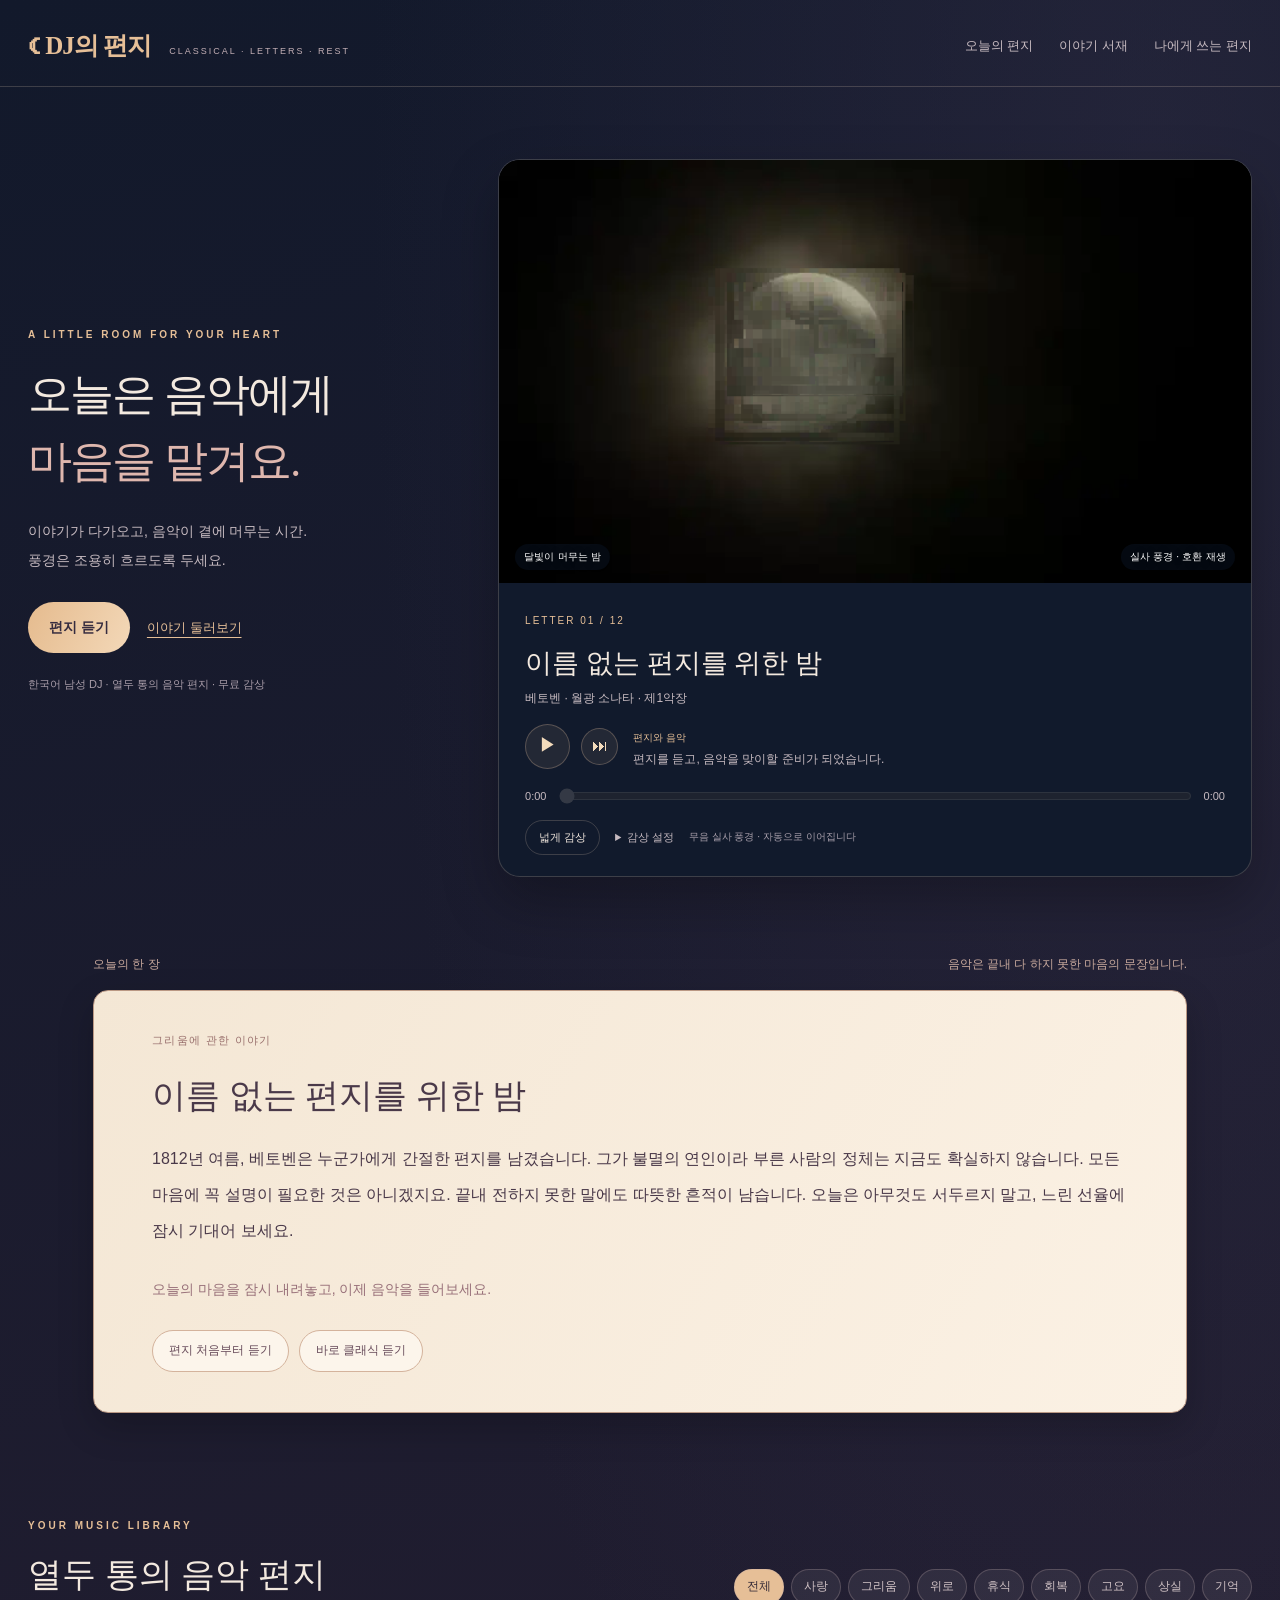
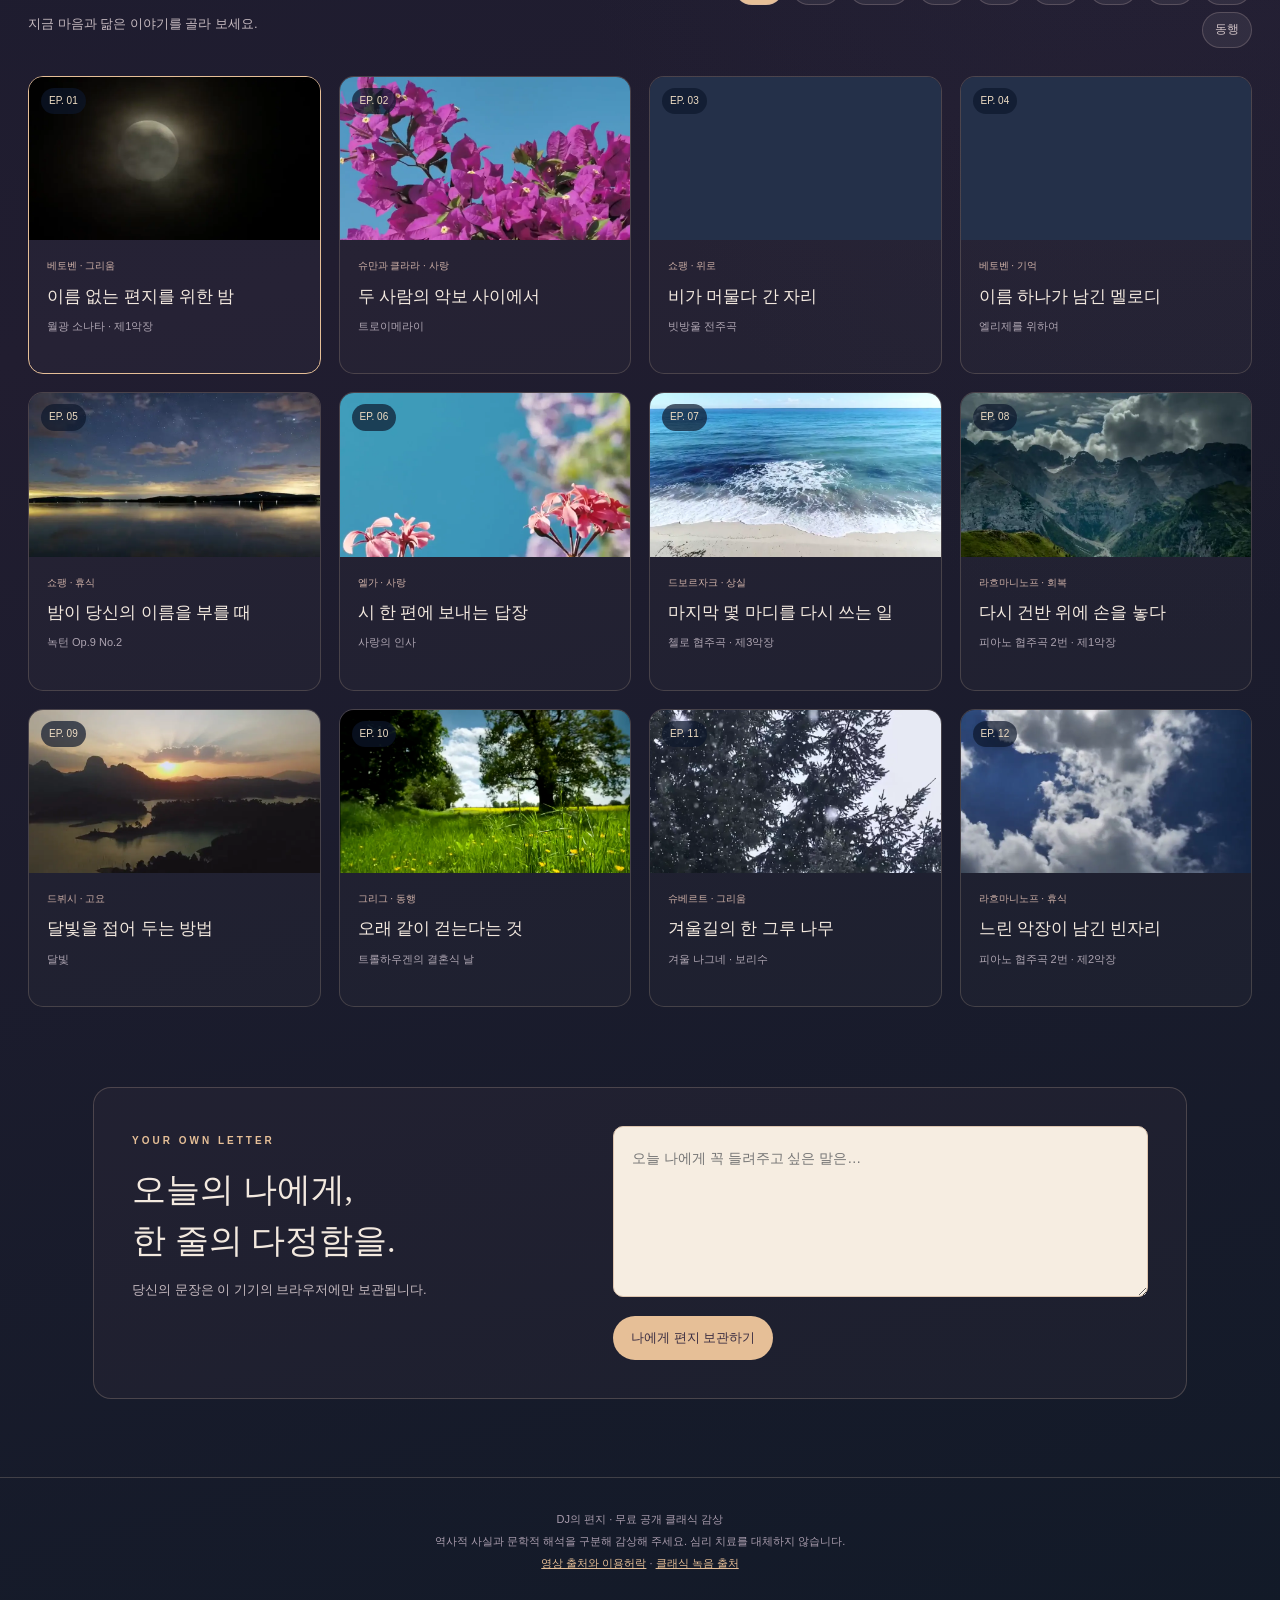
==== commit f07f4128: "Fix stale video state and publish twelve decoder-independent moving scenes" ====
--- a/docs/index.html
+++ b/docs/index.html
@@ -8,11 +8,12 @@
 <meta property="og:description" content="이야기와 음악 사이, 마음을 쉬어 가는 시간"/>
 <meta property="og:image" content="https://tazan12.github.io/--/assets/dj-cover.webp"/>
 <meta name="theme-color" content="#12192b"/>
-<meta name="dj-release" content="20261114-natural1"/>
+<meta name="dj-release" content="20261114-stable2"/>
 <link rel="canonical" href="https://tazan12.github.io/--/"/>
-<link rel="stylesheet" href="./player.css?v=20261114-natural1"/>
-<script src="./episodes.js?v=20261114-natural1" defer></script>
-<script src="./player.js?v=20261114-natural1" defer></script>
+<link rel="stylesheet" href="./player.css?v=20261114-stable2"/>
+<script src="./episodes.js?v=20261114-stable2" defer></script>
+<script src="./scenery.js?v=20261114-stable2" defer></script>
+<script src="./player.js?v=20261114-stable2" defer></script>
 </head>
 <body>
 <a class="skip-link" href="#stage">음악 감상으로 바로 가기</a>
@@ -30,9 +31,8 @@
 </div>
 <div class="dj-stage" id="stage">
 <div class="dj-film-window" id="filmWindow">
-<video class="dj-scene-video is-front" id="film" muted loop playsinline webkit-playsinline preload="auto" poster="./assets/films/ep01.webp" aria-label="곡에 어울리는 자연 풍경" tabindex="-1"></video>
-<video class="dj-scene-video" id="filmNext" muted loop playsinline webkit-playsinline preload="metadata" aria-hidden="true" tabindex="-1"></video>
-<div class="dj-film-topline"><span id="filmSceneName">달빛이 머무는 밤</span><span id="filmState">풍경을 준비하고 있어요</span></div>
+<video class="dj-scene-video" id="film" muted loop playsinline webkit-playsinline preload="auto" poster="./assets/films/ep01.webp" aria-label="곡에 어울리는 자연 풍경" tabindex="-1"></video>
+<img id="filmMotion" class="dj-scene-motion" alt="곡에 맞는 실제 풍경의 호환 재생" hidden decoding="async"/><div class="dj-film-topline"><span id="filmSceneName">달빛이 머무는 밤</span><span id="filmState">풍경을 준비하고 있어요</span></div>
 </div>
 <div class="dj-stage-copy">
 <span id="stageEpisode">LETTER 01 / 12</span><h2 id="stageTitle">이름 없는 편지를 위한 밤</h2><p id="stageMusic">베토벤 · 월광 소나타 · 제1악장</p>
@@ -47,7 +47,7 @@
 <details class="dj-options"><summary>감상 설정</summary><div class="dj-options-panel">
 <label><input id="still" type="checkbox"/>풍경을 정지 화면으로 보기</label>
 <label for="volume">소리 크기 <input id="volume" type="range" min="0" max="100" value="75"/></label>
-<small>기기의 동작 줄이기 설정을 따릅니다. 필요할 때 감상 방식을 바꿀 수 있습니다.</small>
+<small>동작 줄이기는 처음에만 따릅니다. 편지 듣기를 누르면 풍경도 함께 시작합니다. 영상 재생이 제한되면 같은 실사 장면의 호환 형식으로 이어집니다.</small>
 </div></details><span class="dj-status-label">무음 실사 풍경 · 자동으로 이어집니다</span>
 </div>
 <a id="filmFallback" class="dj-source-help" href="./assets/films/ep01.mp4" target="_blank" rel="noopener noreferrer" hidden>연결이 어려우면 영상 원본 열기</a>
--- a/docs/player.css
+++ b/docs/player.css
@@ -13,3 +13,11 @@
 
 /* Settings remain in normal flow, including narrow screens. */
 .dj-options[open]{flex:1 1 100%;order:3}.dj-options-panel{position:static;right:auto;top:auto;margin-top:8px;min-width:0;width:100%;max-width:100%;box-shadow:none}.dj-options-panel small{max-width:none}
+
+/* STABLE_SINGLE_DECODER: no invisible second decoder or stale front class. */
+.dj-scene-video{z-index:2!important;opacity:0!important;transition:opacity .3s ease!important;pointer-events:none!important;display:block!important;visibility:visible!important;filter:none!important}
+.dj-film-window.native-visible .dj-scene-video{opacity:1!important}
+.dj-scene-motion{position:absolute;inset:0;width:100%;height:100%;object-fit:cover;z-index:1;display:block;pointer-events:none}
+.dj-scene-motion[hidden]{display:none!important}
+.dj-film-topline{z-index:4!important;pointer-events:none}
+@media(prefers-reduced-motion:reduce){.dj-scene-video{transition:none!important}}
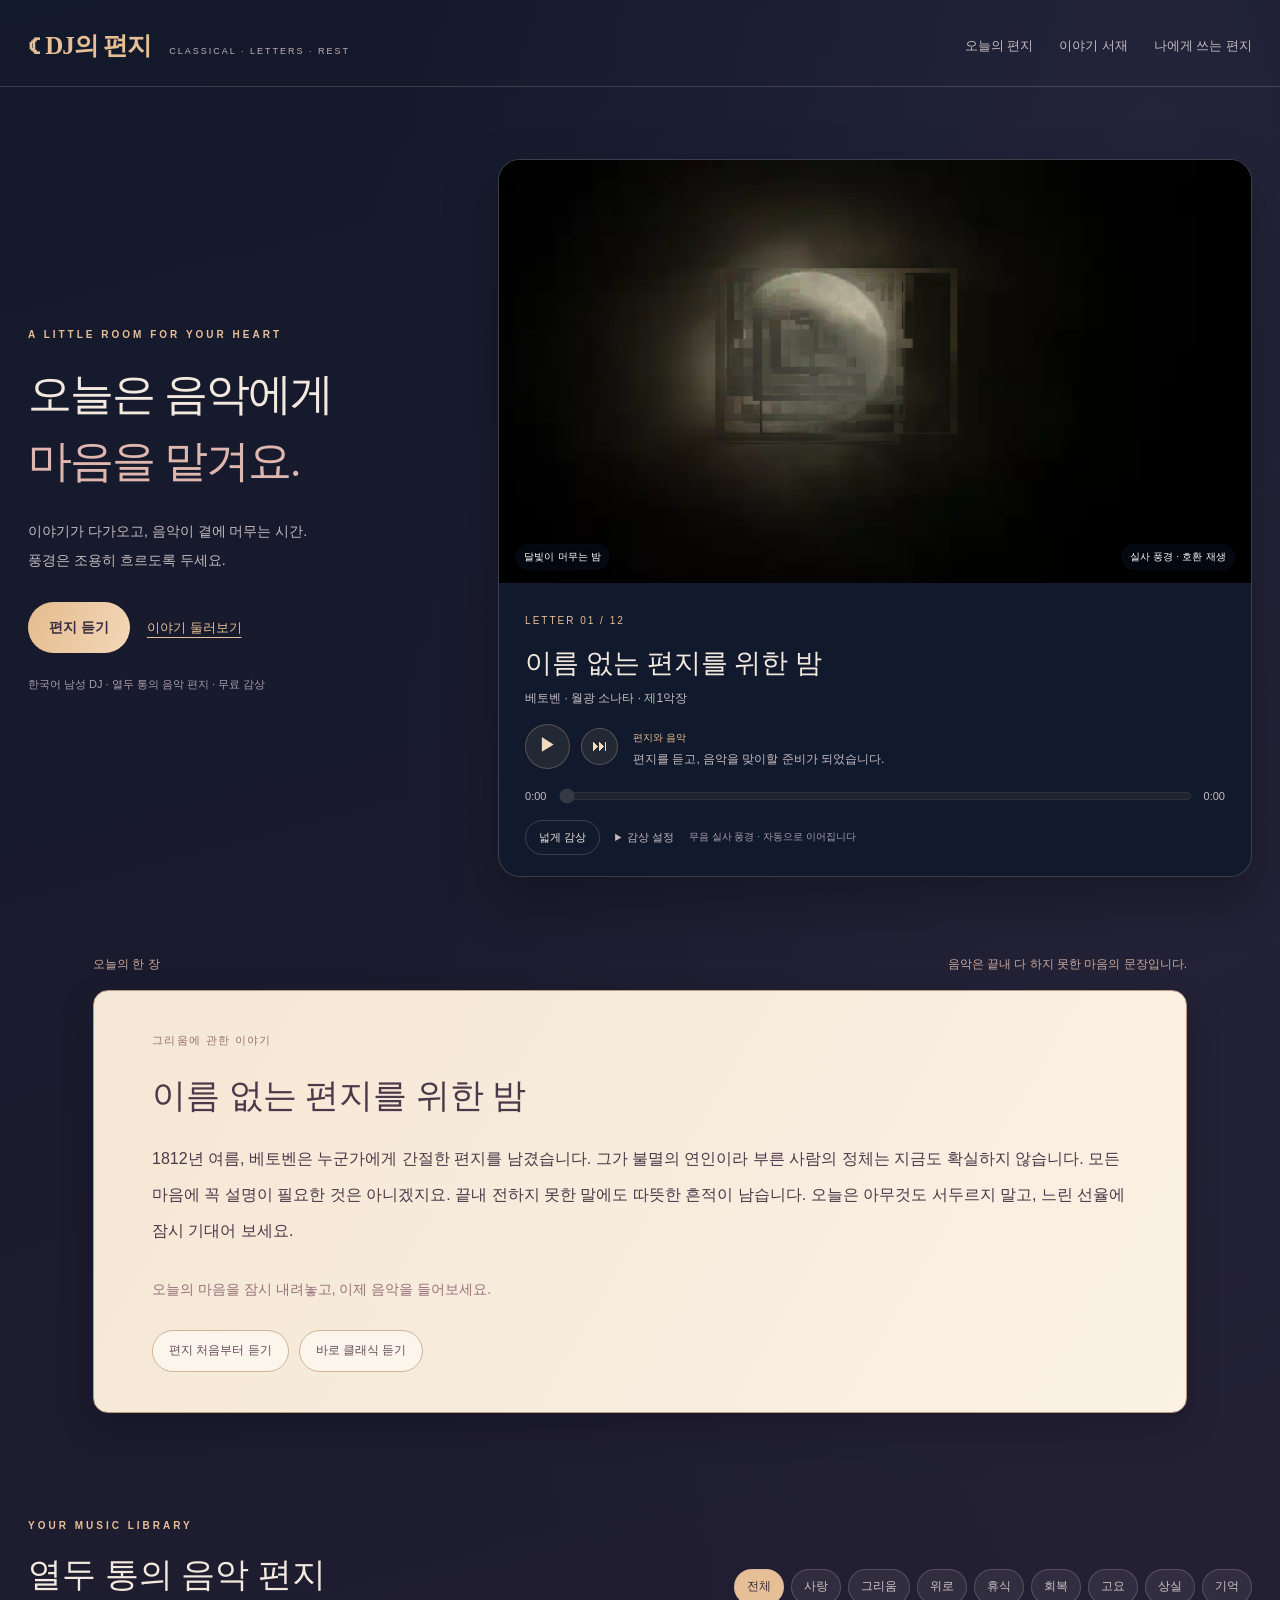
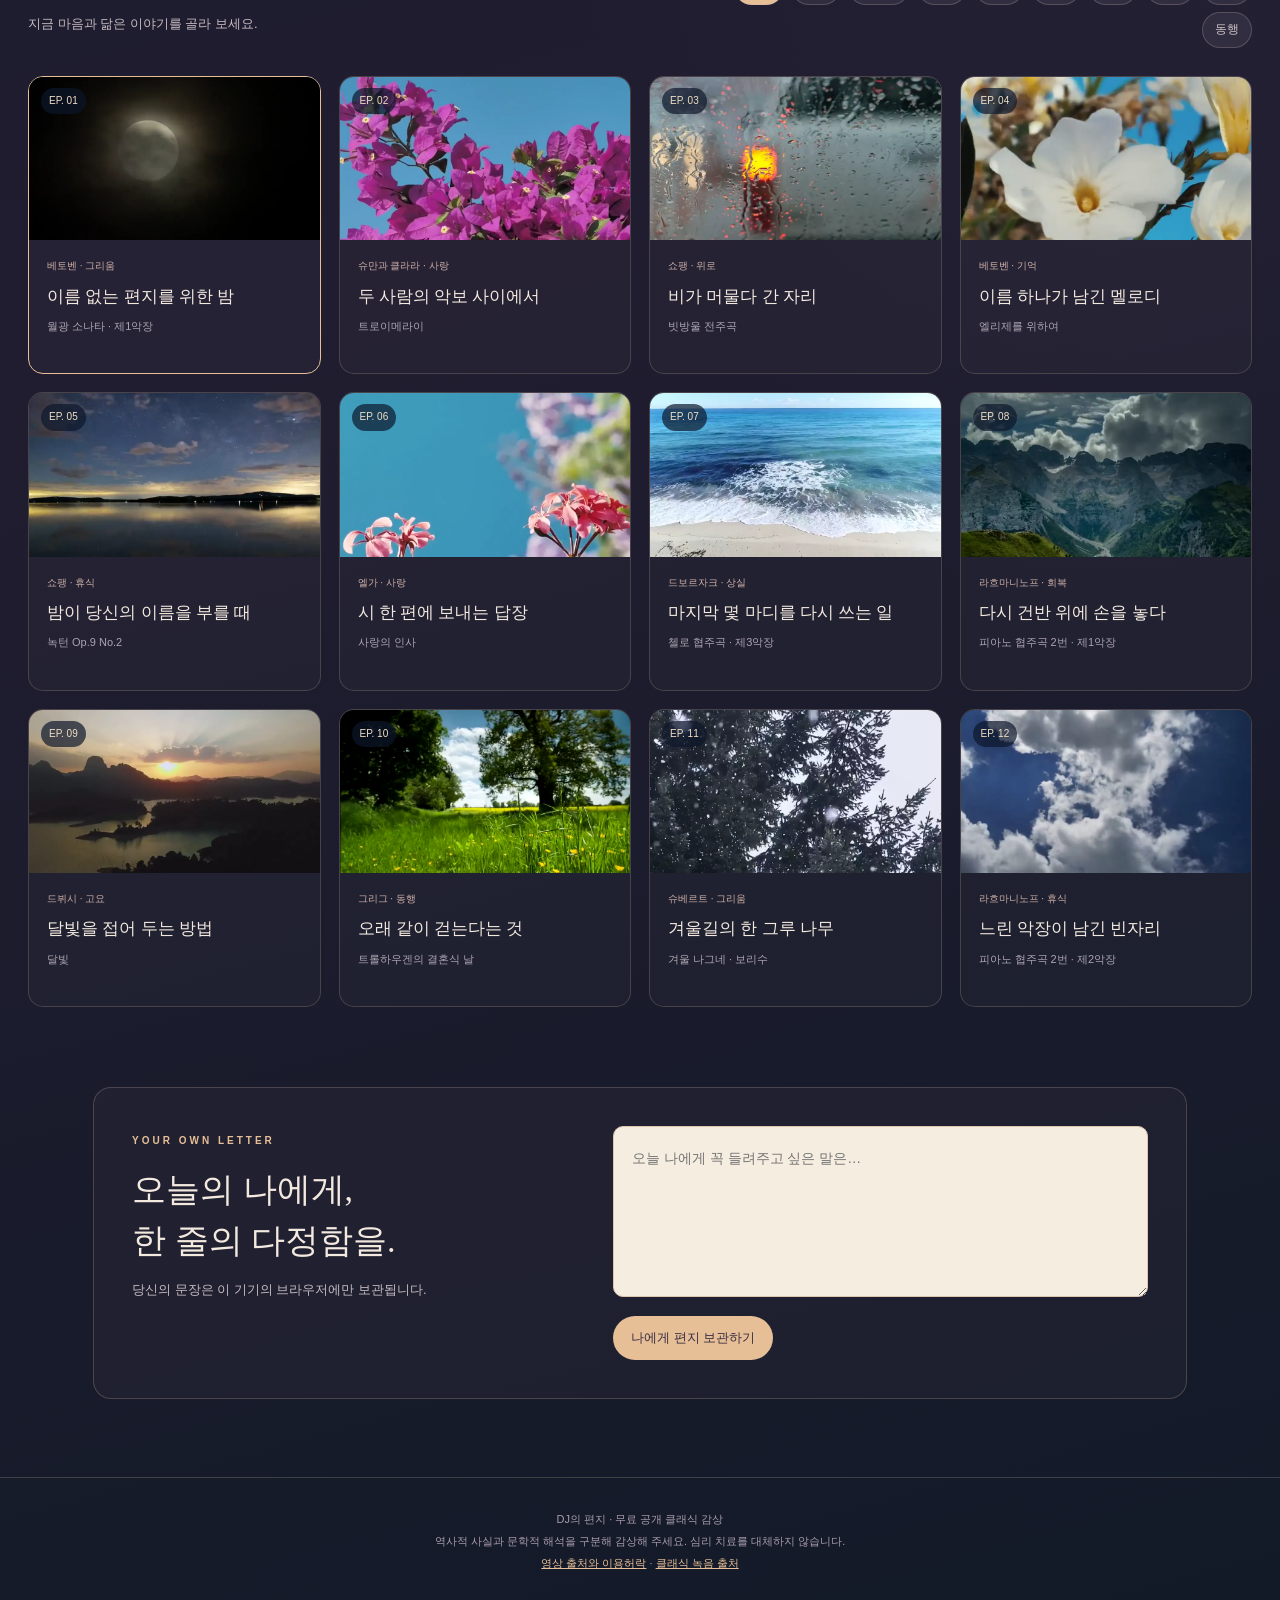
==== commit c39f84e0: "Activate requested automatic scenery default with decoder-independent recovery" ====
--- a/docs/index.html
+++ b/docs/index.html
@@ -8,12 +8,12 @@
 <meta property="og:description" content="이야기와 음악 사이, 마음을 쉬어 가는 시간"/>
 <meta property="og:image" content="https://tazan12.github.io/--/assets/dj-cover.webp"/>
 <meta name="theme-color" content="#12192b"/>
-<meta name="dj-release" content="20261114-stable2"/>
+<meta name="dj-release" content="20261114-stable3"/>
 <link rel="canonical" href="https://tazan12.github.io/--/"/>
-<link rel="stylesheet" href="./player.css?v=20261114-stable2"/>
-<script src="./episodes.js?v=20261114-stable2" defer></script>
-<script src="./scenery.js?v=20261114-stable2" defer></script>
-<script src="./player.js?v=20261114-stable2" defer></script>
+<link rel="stylesheet" href="./player.css?v=20261114-stable3"/>
+<script src="./episodes.js?v=20261114-stable3" defer></script>
+<script src="./scenery.js?v=20261114-stable3" defer></script>
+<script src="./player.js?v=20261114-stable3" defer></script>
 </head>
 <body>
 <a class="skip-link" href="#stage">음악 감상으로 바로 가기</a>
@@ -47,7 +47,7 @@
 <details class="dj-options"><summary>감상 설정</summary><div class="dj-options-panel">
 <label><input id="still" type="checkbox"/>풍경을 정지 화면으로 보기</label>
 <label for="volume">소리 크기 <input id="volume" type="range" min="0" max="100" value="75"/></label>
-<small>동작 줄이기는 처음에만 따릅니다. 편지 듣기를 누르면 풍경도 함께 시작합니다. 영상 재생이 제한되면 같은 실사 장면의 호환 형식으로 이어집니다.</small>
+<small>풍경은 자동으로 재생됩니다. 정지 화면은 위 설정을 직접 선택했을 때만 적용됩니다. 영상이 제한되면 같은 실사 장면의 호환 형식으로 이어집니다.</small>
 </div></details><span class="dj-status-label">무음 실사 풍경 · 자동으로 이어집니다</span>
 </div>
 <a id="filmFallback" class="dj-source-help" href="./assets/films/ep01.mp4" target="_blank" rel="noopener noreferrer" hidden>연결이 어려우면 영상 원본 열기</a>
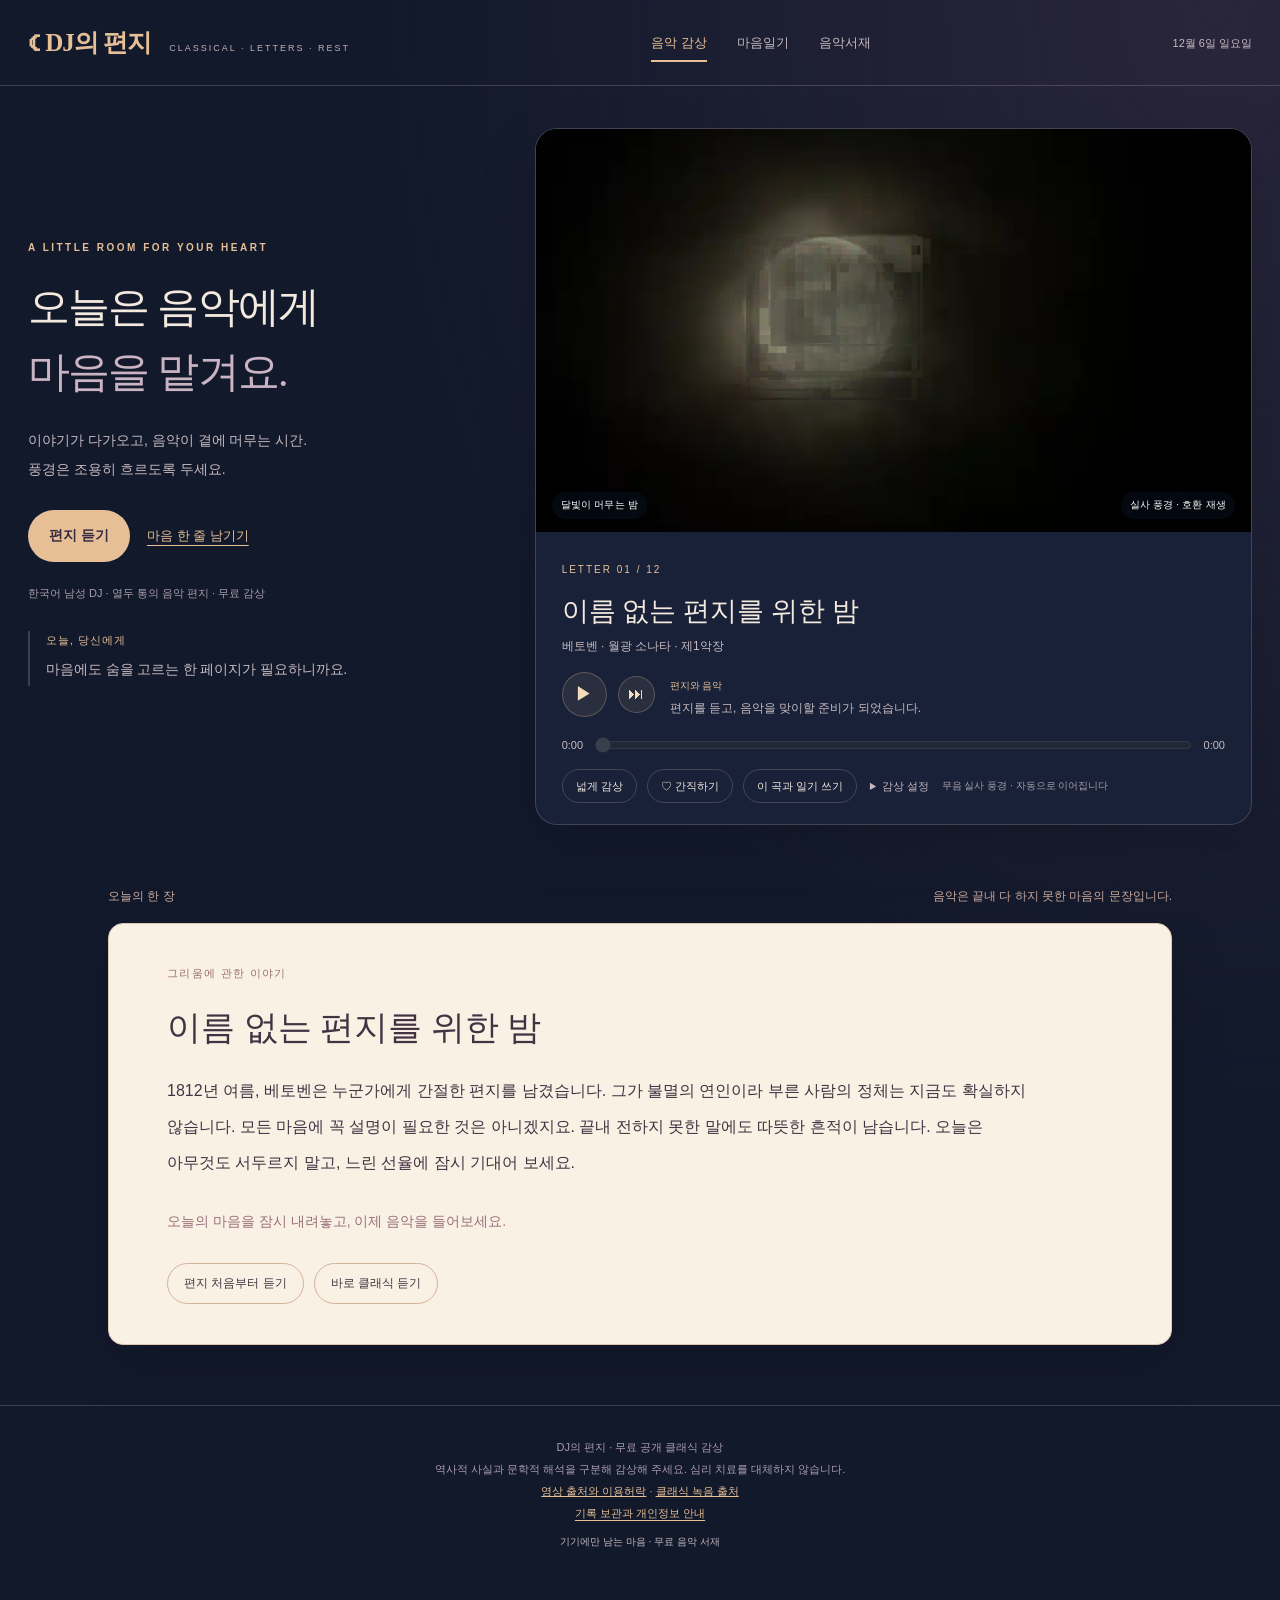
==== commit 1335ad7f: "Release dated private mind journal, mobile themes and sustainable offline shell" ====
--- a/docs/index.html
+++ b/docs/index.html
@@ -1,5 +1,5 @@
 <!doctype html>
-<html lang="ko">
+<html lang="ko" data-mind-theme="moon">
 <head>
 <meta charset="utf-8"/><meta name="viewport" content="width=device-width,initial-scale=1"/>
 <title>DJ의 편지 | 서사가 있는 클래식 라디오</title>
@@ -8,26 +8,35 @@
 <meta property="og:description" content="이야기와 음악 사이, 마음을 쉬어 가는 시간"/>
 <meta property="og:image" content="https://tazan12.github.io/--/assets/dj-cover.webp"/>
 <meta name="theme-color" content="#12192b"/>
-<meta name="dj-release" content="20261114-stable3"/>
+<meta name="dj-release" content="mind-20261114-1"/>
 <link rel="canonical" href="https://tazan12.github.io/--/"/>
-<link rel="stylesheet" href="./player.css?v=20261114-stable3"/>
-<script src="./episodes.js?v=20261114-stable3" defer></script>
-<script src="./scenery.js?v=20261114-stable3" defer></script>
-<script src="./player.js?v=20261114-stable3" defer></script>
+<link rel="stylesheet" href="./player.css?v=mind-20261114-1"/>
+<script src="./episodes.js?v=mind-20261114-1" defer></script>
+<script src="./scenery.js?v=mind-20261114-1" defer></script>
+<script src="./player.js?v=mind-20261114-1" defer></script>
+<meta name="apple-mobile-web-app-capable" content="yes"/>
+<meta name="apple-mobile-web-app-title" content="DJ의 편지"/>
+<link rel="manifest" href="./manifest.webmanifest"/>
+<link rel="apple-touch-icon" href="./assets/app-icon-192.png"/>
+<link rel="stylesheet" href="./mind-journal.css?v=mind-20261114-1"/>
+<script src="./mind-store.js?v=mind-20261114-1" defer></script>
+<script src="./mind-journal.js?v=mind-20261114-1" defer></script>
 </head>
-<body>
+<body data-app-view="listen">
+<!-- MIND_JOURNAL_RELEASE -->
 <a class="skip-link" href="#stage">음악 감상으로 바로 가기</a>
 <main class="dj-app">
 <header class="dj-header">
 <a class="dj-mark" href="./">☾ DJ의 편지 <small>CLASSICAL · LETTERS · REST</small></a>
-<nav aria-label="주 메뉴"><a href="#listen">오늘의 편지</a><a href="#episodes">이야기 서재</a><a href="#write">나에게 쓰는 편지</a></nav>
+<nav aria-label="주 메뉴"><a href="#listen" data-nav-view="listen">음악 감상</a><a href="#write" data-nav-view="journal">마음일기</a><a href="#episodes" data-nav-view="library">음악서재</a></nav><span class="header-datestamp" id="greetingDate"></span>
 </header>
-<section class="dj-hero" id="listen" aria-label="오늘의 클래식 감상">
+<section class="dj-hero app-view" data-app-view="listen" id="listen" aria-label="오늘의 클래식 감상">
 <div class="dj-intro"><div class="dj-kicker">A LITTLE ROOM FOR YOUR HEART</div>
 <h1>오늘은 음악에게<br/><em>마음을 맡겨요.</em></h1>
 <p>이야기가 다가오고, 음악이 곁에 머무는 시간.<br/>풍경은 조용히 흐르도록 두세요.</p>
-<div class="dj-cta"><button id="mainPlay" type="button">편지 듣기</button><a href="#episodes">이야기 둘러보기</a></div>
+<div class="dj-cta"><button id="mainPlay" type="button">편지 듣기</button><a href="#write" data-nav-view="journal">마음 한 줄 남기기</a></div>
 <p class="dj-hint">한국어 남성 DJ · 열두 통의 음악 편지 · 무료 감상</p>
+<div class="daily-whisper"><strong>오늘, 당신에게</strong><span id="dailyWhisper">마음에도 숨을 고르는 한 페이지가 필요하니까요.</span></div>
 </div>
 <div class="dj-stage" id="stage">
 <div class="dj-film-window" id="filmWindow">
@@ -44,9 +53,12 @@
 <div class="dj-progress"><span id="clock">0:00</span><input type="range" id="seek" min="0" max="1000" value="0" disabled aria-label="낭독·음악 재생 위치"/><span id="duration">0:00</span></div>
 <div class="dj-scene-buttonrow">
 <button id="wide" type="button" aria-pressed="false">넓게 감상</button>
+<button id="likeTrack" class="favorite-button" type="button" aria-pressed="false">♡ 간직하기</button>
+<button id="writeWithTrack" type="button">이 곡과 일기 쓰기</button>
 <details class="dj-options"><summary>감상 설정</summary><div class="dj-options-panel">
 <label><input id="still" type="checkbox"/>풍경을 정지 화면으로 보기</label>
 <label for="volume">소리 크기 <input id="volume" type="range" min="0" max="100" value="75"/></label>
+<label class="sleep-control" for="sleepTimer">음악 자동 멈춤 <select id="sleepTimer"><option value="0">끄기</option><option value="10">10분</option><option value="20">20분</option><option value="30">30분</option><option value="60">60분</option></select></label><small id="sleepStatus">원하는 만큼만 듣고 편안히 쉬세요.</small>
 <small>풍경은 자동으로 재생됩니다. 정지 화면은 위 설정을 직접 선택했을 때만 적용됩니다. 영상이 제한되면 같은 실사 장면의 호환 형식으로 이어집니다.</small>
 </div></details><span class="dj-status-label">무음 실사 풍경 · 자동으로 이어집니다</span>
 </div>
@@ -55,16 +67,69 @@
 </div>
 </div>
 </section>
-<section class="dj-reader" aria-labelledby="readerTitle"><div class="dj-sectiontop"><span>오늘의 한 장</span><span>음악은 끝내 다 하지 못한 마음의 문장입니다.</span></div>
+<section class="dj-reader app-view" data-app-view="listen" aria-labelledby="readerTitle"><div class="dj-sectiontop"><span>오늘의 한 장</span><span>음악은 끝내 다 하지 못한 마음의 문장입니다.</span></div>
 <div class="dj-letter"><div class="dj-letter-head" id="readerMood">그리움에 관한 이야기</div><h2 id="readerTitle">이름 없는 편지를 위한 밤</h2><p id="readerText"></p><p class="dj-closing">오늘의 마음을 잠시 내려놓고, 이제 음악을 들어보세요.</p>
 <div class="dj-letter-bottom"><button id="readerPlay" type="button">편지 처음부터 듣기</button><button id="musicOnly" type="button">바로 클래식 듣기</button></div></div>
 </section>
-<section class="dj-library" id="episodes" aria-labelledby="libraryTitle"><div class="dj-sectionhead"><div><span class="dj-kicker">YOUR MUSIC LIBRARY</span><h2 id="libraryTitle">열두 통의 음악 편지</h2><p>지금 마음과 닮은 이야기를 골라 보세요.</p></div><div class="dj-tags" id="moods" role="group" aria-label="감정별 이야기 선택"></div></div><div class="dj-grid" id="cards"></div></section>
-<section class="dj-journal" id="write" aria-labelledby="journalTitle"><div><span class="dj-kicker">YOUR OWN LETTER</span><h2 id="journalTitle">오늘의 나에게,<br/>한 줄의 다정함을.</h2><p>당신의 문장은 이 기기의 브라우저에만 보관됩니다.</p></div><div><textarea id="note" rows="5" aria-label="오늘 나에게 쓰는 편지" placeholder="오늘 나에게 꼭 들려주고 싶은 말은…"></textarea><button id="noteSave" type="button">나에게 편지 보관하기</button></div></section>
+<section class="dj-library app-view" data-app-view="library" hidden id="episodes" aria-labelledby="libraryTitle"><div class="dj-sectionhead"><div><span class="dj-kicker">YOUR MUSIC LIBRARY</span><h2 id="libraryTitle">열두 통의 음악 편지</h2><p>지금 마음과 닮은 이야기를 골라 보세요.</p></div><div class="dj-tags" id="moods" role="group" aria-label="감정별 이야기 선택"></div></div><div class="library-favorites"><h2>다시 꺼내 듣고 싶은 편지</h2><p>좋아하는 음악은 가까운 곳에 남겨 두세요.</p><div id="favoriteList" class="favorite-list"></div></div><div class="dj-grid" id="cards"></div></section>
+<section class="mind-journal app-view" id="write" data-app-view="journal" aria-labelledby="mindTitle" hidden>
+  <header class="mind-heading"><div><span class="mind-eyebrow">A PAGE FOR YOUR HEART</span><h1 id="mindTitle">오늘의 마음을<br class="mobile-only"/> 한 장 남겨요.</h1><p>잘 쓴 문장보다, 솔직한 한 줄이면 충분해요.<br/>비어 있는 날도 당신의 시간입니다.</p></div><button class="quiet-button" id="openBackup" type="button">기록 보관 · 백업</button></header>
+  <div class="theme-choices" id="themeChoices" role="group" aria-label="일기 테마 선택">
+    <button type="button" data-theme-choice="moon" aria-pressed="true"><img src="./assets/films/ep05.webp" alt="" loading="lazy"/><span><strong>달빛 서재</strong><small>조용히 나를 들여다보는 밤</small></span></button>
+    <button type="button" data-theme-choice="forest" aria-pressed="false"><img src="./assets/films/ep10.webp" alt="" loading="lazy"/><span><strong>숲의 안부</strong><small>조금 느린 걸음으로</small></span></button>
+    <button type="button" data-theme-choice="rose" aria-pressed="false"><img src="./assets/films/ep06.webp" alt="" loading="lazy"/><span><strong>다정한 오후</strong><small>마음에 온기를 남기는 시간</small></span></button>
+  </div>
+  <button id="calendarJump" class="mobile-calendar-jump" type="button">달력에서 날짜 고르기 <span aria-hidden="true">↓</span></button>
+<div class="journal-layout">
+    <aside class="journal-side" aria-label="기록 달력과 보관함">
+      <div class="calendar-box">
+        <div class="calendar-heading"><button id="calPrev" class="icon-button" type="button" aria-label="이전 달">‹</button><h2 id="calendarMonth"></h2><button id="calNext" class="icon-button" type="button" aria-label="다음 달">›</button></div>
+        <div class="calendar-week" aria-hidden="true"><span>일</span><span>월</span><span>화</span><span>수</span><span>목</span><span>금</span><span>토</span></div>
+        <div id="calendarDays" class="calendar-days" role="group" aria-label="일기 날짜 선택"></div>
+        <div class="calendar-foot"><small><i class="entry-dot"></i> 마음을 남긴 날</small><button type="button" id="calToday" class="text-button">오늘로</button></div>
+        <p id="monthSummary" class="month-summary">작은 기록부터 시작해요.</p>
+      </div>
+      <div class="memory-box"><div class="section-label"><h2>쌓여 가는 마음</h2><span id="entryCount">0장</span></div><label class="sr-only" for="searchEntries">일기 검색</label><input id="searchEntries" type="search" placeholder="그날의 문장 찾기" maxlength="100"/><label class="sr-only" for="filterMood">감정으로 기록 찾기</label><select id="filterMood"><option value="all">모든 마음</option><option value="calm">평온</option><option value="bright">기쁨</option><option value="longing">그리움</option><option value="tired">지침</option><option value="uneasy">불안</option><option value="mixed">복잡함</option></select><div id="entryList" class="entry-list"></div><button id="moreEntries" class="text-button" type="button" hidden>더 오래된 기록 보기</button></div>
+    </aside>
+    <div class="journal-main">
+      <article class="journal-paper" aria-label="선택한 날짜의 마음일기">
+        <div class="paper-date"><div><span class="paper-eyebrow">DEAR, MYSELF</span><h2 id="selectedDateLabel"></h2></div><label class="date-picker">날짜 선택<input id="entryDate" type="date" min="1900-01-01" max="2199-12-31"/></label></div>
+        <fieldset class="mood-field"><legend>오늘 마음의 날씨는 어떤가요?</legend><div id="moodPick" class="mood-pick" role="group" aria-label="그날의 감정"></div><p id="moodWhisper" class="mood-whisper">어떤 마음이든, 그대로 적어 두어도 괜찮아요.</p></fieldset>
+        <div class="writing-prompt"><span>오늘의 작은 질문</span><p id="promptText"></p><button type="button" id="nextPrompt" aria-label="다른 글쓰기 질문 보기">다른 질문 ↻</button></div>
+        <label class="sr-only" for="journalTitleInput">이 날의 제목</label><input id="journalTitleInput" class="journal-title-input" maxlength="80" placeholder="이 하루에 이름을 붙인다면…" autocomplete="off"/>
+        <label class="sr-only" for="journalBody">마음일기 본문</label><textarea id="journalBody" class="journal-body" rows="9" maxlength="12000" placeholder="오늘 마음에 남은 장면을 천천히 적어 보세요. 단 한 줄이어도 괜찮아요."></textarea>
+        <div class="writing-meta"><span id="journalStatus" role="status" aria-live="polite">이 브라우저에 자동 저장됩니다</span><span id="charCount">0 / 12,000</span></div>
+        <label class="kindness-label" for="journalKindness">내일의 나에게 건네는 다정한 한마디</label><textarea id="journalKindness" class="kindness-input" rows="2" maxlength="300" placeholder="오늘의 너도 충분히 애썼어."></textarea>
+        <div class="journal-track"><div><span>이 날의 선율</span><p id="attachedTrack">마음과 함께 기억할 음악을 담아 보세요.</p></div><div class="track-actions"><button id="attachTrack" type="button">지금 듣는 곡 담기</button><button id="playAttached" type="button" hidden>다시 듣기</button><button id="clearTrack" class="text-button" type="button" hidden>연결 해제</button></div></div>
+        <div id="entryConflict" class="inline-warning" role="alert" hidden><p id="entryConflictText"></p><button id="reloadEntry" type="button">최신 기록 불러오기</button><button id="draftBackup" type="button">현재 초안 백업</button></div>
+        <div class="paper-actions"><button id="entrySave" class="save-journal" type="button">마음 보관하기</button><button id="entryDelete" class="text-button danger-text" type="button" disabled>이 날짜 기록 삭제</button></div>
+        <p class="privacy-footnote">개인 기록은 이 기기·브라우저에만 저장됩니다. 자동 동기화되지 않으며, 브라우저 데이터 삭제에 대비해 백업을 보관해 주세요.</p>
+      </article>
+      <aside class="journal-recommend"><div><span class="mind-eyebrow">A LITTLE COMPANY</span><h3 id="recommendTitle">이 마음에 곁을 내어 주는 음악</h3><p id="recommendCopy">일기를 쓰는 동안, 부드러운 선율을 곁에 두세요.</p></div><button id="recommendPlay" type="button">함께 듣기</button></aside>
+    </div>
+  </div>
+</section>
+<dialog id="backupDialog" class="mind-dialog" aria-labelledby="backupTitle">
+ <div class="dialog-top"><h2 id="backupTitle">오래 간직하는 방법</h2><button type="button" data-close-dialog="backupDialog" class="icon-button" aria-label="보관 설정 닫기">×</button></div>
+ <p>당신의 일기는 서버나 GitHub에 전송되지 않습니다. 같은 기기에서도 브라우저가 다르면 별도로 보관됩니다.</p>
+ <div class="backup-actions"><button id="backupExport" class="primary-button" type="button">전체 일기 백업 내보내기</button><label class="file-button">백업 파일 가져오기<input id="restoreFile" type="file" accept="application/json,.json"/></label></div>
+ <small id="lastBackup">아직 백업을 내보내지 않았어요.</small>
+ <p class="backup-warning">백업은 암호화되지 않은 JSON 파일입니다. 일기 내용이 포함되므로 본인만 접근하는 곳에 보관하세요. 공용 기기에서는 일기 사용을 주의해 주세요.</p>
+ <details><summary>저장 공간과 오프라인</summary><p id="offlineStatus">일기와 기본 화면은 첫 방문 이후 오프라인에서 사용할 수 있도록 준비합니다. 클래식 음악과 풍경 영상은 인터넷 연결이 필요합니다.</p><button id="persistStorage" type="button">기록 저장공간 유지 요청</button><p id="persistenceStatus" role="status"></p><button id="rawExport" class="text-button" type="button">읽기 오류 시 원본 기록 백업</button></details>
+ <div class="install-section"><h3>자주 찾아오는 작은 서재</h3><button id="installApp" type="button">홈 화면에 추가하는 방법</button><p id="installHint">휴대전화 브라우저 메뉴에서 ‘홈 화면에 추가’를 선택할 수 있습니다. 지원 여부는 브라우저에 따라 다릅니다.</p></div>
+ <details><summary>이 서재가 지속되는 방식</summary><p>회원가입·광고·추적 코드·생성형 AI 호출 없이 작동합니다. 음악과 풍경은 필요할 때만 불러오고, 일기는 사용자의 기기에 남깁니다. 기록 형식은 공개된 JSON이며 백업으로 다른 기기에 옮길 수 있습니다.</p><p>기록은 암호화 저장되지 않습니다. 이 앱은 치료나 상담을 대신하지 않으며 감정을 평가하거나 진단하지 않습니다.</p></details>
+</dialog>
+<dialog id="restoreDialog" class="mind-dialog" aria-labelledby="restoreTitle"><h2 id="restoreTitle">기록을 다시 펼칠까요?</h2><p id="restoreSummary"></p><label class="check-label"><input id="overwriteImport" type="checkbox"/>같은 날짜의 기존 기록을 백업 내용으로 교체</label><p>기본값은 기존 기록 유지입니다. 새 날짜의 기록만 추가합니다.</p><div class="dialog-actions"><button type="button" data-close-dialog="restoreDialog">취소</button><button id="confirmRestore" class="primary-button" type="button">기록 가져오기</button></div></dialog>
+<dialog id="deleteDialog" class="mind-dialog" aria-labelledby="deleteTitle"><h2 id="deleteTitle">이 날짜의 기록을 삭제할까요?</h2><p id="deleteSummary"></p><p>다른 날짜의 일기는 그대로 남습니다.</p><div class="dialog-actions"><button type="button" data-close-dialog="deleteDialog">남겨 두기</button><button id="confirmDelete" class="danger-button" type="button">이 날짜만 삭제</button></div></dialog>
+<div class="journal-alert" id="journalAlert" role="status" hidden><span id="journalAlertText"></span><button id="undoDelete" type="button" hidden>삭제 되돌리기</button><button id="dismissAlert" type="button" aria-label="알림 닫기">×</button></div>
+
 <footer>DJ의 편지 · 무료 공개 클래식 감상<br/>역사적 사실과 문학적 해석을 구분해 감상해 주세요. 심리 치료를 대체하지 않습니다.<br/>
 <a href="./video-sources.html" target="_blank" rel="noopener noreferrer">영상 출처와 이용허락</a> · <a href="https://commons.wikimedia.org/wiki/Category:Audio_files_of_classical_music" target="_blank" rel="noopener noreferrer">클래식 녹음 출처</a>
-</footer>
+<br/><button class="app-footer-link" id="footerBackup" type="button">기록 보관과 개인정보 안내</button><p class="connection-note" id="connectionStatus">기기에만 남는 마음 · 무료 음악 서재</p></footer>
 <div class="dj-toast" id="toast" role="status" hidden></div>
 <audio id="programAudio" preload="none" hidden></audio>
 <noscript><p>음악과 풍경을 감상하려면 브라우저에서 JavaScript를 허용해 주세요.</p></noscript>
+
+<nav class="app-bottom-nav" aria-label="모바일 메뉴"><a href="#listen" data-nav-view="listen"><span aria-hidden="true">♪</span>감상</a><a href="#write" data-nav-view="journal"><span aria-hidden="true">✎</span>마음일기</a><a href="#episodes" data-nav-view="library"><span aria-hidden="true">♡</span>음악서재</a></nav>
+<div class="mini-radio" id="miniRadio" aria-label="음악 조작" hidden><img id="miniImage" alt=""/><div class="mini-copy"><strong id="miniTitle"></strong><small id="miniPhase"></small></div><button id="miniToggle" type="button" aria-label="낭독·음악 듣기">▶</button><button id="miniNext" type="button" aria-label="다음 편지">⏭</button><a href="#listen" data-nav-view="listen">감상으로</a></div>
 </main></body></html>
--- a/docs/mind-journal.css
+++ b/docs/mind-journal.css
@@ -0,0 +1,15 @@
+/* DJ Letter / private daily journal. Existing scenery styles are left intact. */
+:root{--mind-panel:#182137;--mind-wash:#29253b;--mind-accent:#e8c6a3;--mind-ink:#423342;--mind-paper:#faf1e5;--mind-soft:#f0e2d1;--mind-edge:#dcc7b4;--mind-highlight:#cab3c3;--mind-shadow:0 18px 60px #0002}
+:root[data-mind-theme=forest]{--bg:#102725;--text:#eff3e5;--muted:#b9cdc4;--gold:#c9d7a9;--line:#bad2b92f;--mind-panel:#18332e;--mind-wash:#294033;--mind-accent:#c9d7a9;--mind-ink:#30423a;--mind-paper:#f1f2e5;--mind-soft:#e2e6d6;--mind-edge:#c2ceb8;--mind-highlight:#9cbaa5}
+:root[data-mind-theme=rose]{--bg:#2c202a;--text:#f8eded;--muted:#d6bec7;--gold:#edc2c3;--line:#e4bac32f;--mind-panel:#382832;--mind-wash:#4d343c;--mind-accent:#edc2c3;--mind-ink:#523741;--mind-paper:#fcf0eb;--mind-soft:#f3dfdc;--mind-edge:#dcc2c3;--mind-highlight:#d6a3b2}
+html{scroll-padding-top:90px}.dj-app{background:radial-gradient(ellipse at 95% 0,var(--mind-wash),transparent 48%),var(--bg)}.sr-only{position:absolute!important;width:1px;height:1px;padding:0;overflow:hidden;clip:rect(0,0,0,0);white-space:nowrap;border:0}.mobile-only{display:none}.dj-header{max-width:1280px;min-height:85px;padding:22px 28px;align-items:center}.dj-header nav a{position:relative;padding:9px 2px;font-size:13px}.dj-header nav a[aria-current=page]{color:var(--gold)}.dj-header nav a[aria-current=page]:after{content:'';height:2px;left:2px;right:2px;bottom:0;background:var(--gold);position:absolute}.header-datestamp{font-size:11px;color:var(--muted);white-space:nowrap}.dj-hero{max-width:1280px;padding:42px 28px 34px;grid-template-columns:minmax(250px,.78fr) minmax(0,1.22fr);gap:48px}.dj-intro h1{font-size:clamp(32px,3.3vw,48px)}.dj-intro h1 em{color:var(--mind-highlight)}.dj-intro .dj-kicker{letter-spacing:2.5px}.daily-whisper{border-left:2px solid var(--line);padding:2px 0 2px 16px;margin:26px 0;color:var(--muted);font-family:'Batang',Georgia,serif;font-size:14px;line-height:2}.daily-whisper strong{display:block;font:11px sans-serif;letter-spacing:1px;color:var(--gold);margin-bottom:8px}.today-journal-link{display:inline-flex;gap:8px;align-items:center;text-decoration:none;font-size:13px;color:var(--gold)}.dj-stage{background:var(--mind-panel);box-shadow:var(--mind-shadow)}.dj-cta button{background:var(--gold)}.dj-scene-buttonrow{gap:10px}.dj-scene-buttonrow .favorite-button[aria-pressed=true]{background:var(--gold);color:var(--bg);border-color:var(--gold)}.dj-options-panel{background:var(--mind-panel)}.sleep-control{display:flex;align-items:center;gap:10px!important}.sleep-control select{padding:6px 9px;border-radius:8px;border:1px solid var(--line);background:var(--bg);color:var(--text)}.dj-reader{max-width:1120px;padding:28px 28px 60px}.dj-letter{background:var(--mind-paper);color:var(--mind-ink);border-color:var(--mind-edge);box-shadow:var(--mind-shadow)}.dj-letter>p{max-width:860px}.dj-letter-bottom button{background:transparent;color:var(--mind-ink)}.dj-library{max-width:1280px;padding-top:38px}.dj-card{background:var(--mind-panel)}.dj-tags button{color:var(--muted)}.dj-grid{gap:20px}.dj-card-copy{min-height:130px}.library-favorites{margin:0 0 30px;padding:20px 24px;background:var(--mind-panel);border:1px solid var(--line);border-radius:18px}.library-favorites h2{margin:0;font:500 22px/1.5 'Batang',serif}.library-favorites p{font-size:13px;color:var(--muted)}.favorite-list{display:flex;gap:10px;flex-wrap:wrap}.favorite-pill{display:flex;align-items:center;gap:10px;border:1px solid var(--line);border-radius:12px;background:transparent;padding:9px 13px;color:var(--text);font-size:12px;text-align:left}.favorite-pill img{width:42px;height:42px;object-fit:cover;border-radius:8px}.favorite-pill span{display:block}.favorite-pill small{display:block;color:var(--muted);font-size:10px}.favorite-empty{color:var(--muted);font-size:12px;margin:8px 0}
+.mind-journal{max-width:1240px;margin:0 auto;padding:38px 28px 72px}.mind-heading{display:flex;align-items:center;justify-content:space-between;gap:24px;margin-bottom:27px}.mind-eyebrow{font:600 10px Arial,sans-serif;letter-spacing:2.8px;color:var(--gold)}.mind-heading h1{font:500 clamp(29px,3vw,42px)/1.45 'Batang',Georgia,serif;letter-spacing:-1.5px;margin:12px 0}.mind-heading p{font-size:13px;color:var(--muted);line-height:1.9;margin:8px 0 0}.quiet-button,.text-button,.icon-button,.primary-button,.file-button,.mind-dialog button{font:inherit;cursor:pointer}.quiet-button{border:1px solid var(--line);border-radius:25px;padding:11px 18px;background:transparent;color:var(--text);font-size:12px;white-space:nowrap}.quiet-button:hover{background:#ffffff08}.text-button{background:none;border:0;text-decoration:underline;text-underline-offset:4px;font-size:12px;padding:8px;color:inherit}.icon-button{border:1px solid var(--line);border-radius:50%;width:38px;height:38px;display:grid;place-items:center;background:transparent;color:inherit;font-size:24px;padding:0;flex:none}.theme-choices{display:grid;grid-template-columns:repeat(3,minmax(0,1fr));gap:14px;margin-bottom:28px}.theme-choices button{border:1px solid var(--line);background:var(--mind-panel);border-radius:14px;display:flex;gap:14px;align-items:center;padding:12px;text-align:left;color:var(--text);min-width:0;transition:border-color .2s,transform .2s}.theme-choices button:hover{transform:translateY(-2px)}.theme-choices button[aria-pressed=true]{border-color:var(--gold);box-shadow:inset 0 0 0 1px var(--gold)}.theme-choices img{width:68px;height:56px;object-fit:cover;border-radius:9px;opacity:.85}.theme-choices strong{display:block;font:500 17px/1.5 'Batang',serif}.theme-choices small{display:block;font-size:11px;margin-top:4px;color:var(--muted)}.journal-layout{display:grid;grid-template-columns:288px minmax(0,1fr);gap:28px;align-items:start}.journal-side{display:flex;flex-direction:column;gap:20px;min-width:0}.calendar-box,.memory-box{padding:20px;background:var(--mind-panel);border:1px solid var(--line);border-radius:17px}.calendar-heading{display:flex;align-items:center;justify-content:space-between;gap:8px;margin-bottom:15px}.calendar-heading h2{font-size:16px;font-weight:500;margin:0;font-variant-numeric:tabular-nums}.calendar-heading .icon-button{width:30px;height:34px;border:0}.calendar-week,.calendar-days{display:grid;grid-template-columns:repeat(7,minmax(0,1fr));gap:3px}.calendar-week{font-size:10px;text-align:center;color:var(--muted);margin-bottom:7px}.calendar-days button,.calendar-blank{height:34px;min-width:0}.calendar-days button{position:relative;border:1px solid transparent;background:transparent;border-radius:10px;color:var(--text);font-size:12px;padding:0 0 3px;font-variant-numeric:tabular-nums}.calendar-days button:hover{background:#ffffff0f}.calendar-days button.is-today{border-color:var(--line)}.calendar-days button[aria-pressed=true]{background:var(--gold);color:var(--bg);font-weight:700}.calendar-days .has-entry:after{content:'';position:absolute;left:50%;bottom:3px;transform:translateX(-50%);width:4px;height:4px;border-radius:50%;background:var(--mind-highlight)}.calendar-days .has-entry[aria-pressed=true]:after{background:var(--bg)}.calendar-foot{display:flex;align-items:center;justify-content:space-between;color:var(--muted);margin-top:12px}.calendar-foot small{font-size:10px;display:flex;align-items:center;gap:6px}.entry-dot{display:inline-block;width:5px;height:5px;background:var(--mind-highlight);border-radius:50%}.calendar-foot .text-button{font-size:11px}.month-summary{border-top:1px solid var(--line);margin:12px 0 0;padding-top:13px;font-size:12px;color:var(--muted);line-height:1.8}.section-label{display:flex;justify-content:space-between;gap:12px;align-items:center;margin-bottom:16px}.section-label h2{font:500 17px/1.5 'Batang',serif;margin:0}.section-label span{font-size:11px;color:var(--gold)}.memory-box input,.memory-box select{display:block;width:100%;font-size:12px;background:var(--bg);border:1px solid var(--line);color:var(--text);padding:10px 12px;border-radius:9px;margin:8px 0}.memory-box input::placeholder{color:var(--muted)}.entry-list{margin-top:14px}.entry-item{display:block;width:100%;border:0;border-top:1px solid var(--line);text-align:left;background:transparent;color:var(--text);padding:13px 2px;font-size:12px}.entry-item:first-child{border-top:0}.entry-item[aria-current=date]{color:var(--gold)}.entry-item strong{display:block;font-weight:400;overflow:hidden;text-overflow:ellipsis;white-space:nowrap}.entry-item small{display:block;color:var(--muted);font-size:10px;margin-top:5px}.entry-empty{font-size:12px;color:var(--muted);line-height:1.9;margin:20px 0}.journal-main{min-width:0}.journal-paper{background:var(--mind-paper);color:var(--mind-ink);border:1px solid var(--mind-edge);border-radius:18px;padding:32px 36px;box-shadow:var(--mind-shadow);min-width:0}.paper-date{display:flex;justify-content:space-between;align-items:center;gap:16px;padding-bottom:19px;border-bottom:1px solid var(--mind-edge)}.paper-eyebrow{font:10px Arial,sans-serif;letter-spacing:2.5px;opacity:.65}.paper-date h2{font:500 25px/1.5 'Batang',serif;letter-spacing:-.8px;margin:6px 0 0}.date-picker{font-size:10px;opacity:.85;display:grid;gap:4px;flex:none}.date-picker input{border:1px solid var(--mind-edge);background:transparent;color:var(--mind-ink);border-radius:8px;padding:7px;font-size:12px;color-scheme:light;max-width:148px;min-width:0}.mood-field{border:0;padding:0;margin:24px 0 18px;min-width:0}.mood-field legend{font-size:13px;margin-bottom:12px}.mood-pick{display:flex;flex-wrap:wrap;gap:7px}.mood-pick button{display:flex;gap:6px;align-items:center;padding:8px 12px;font-size:12px;border:1px solid var(--mind-edge);background:transparent;border-radius:20px;color:var(--mind-ink)}.mood-pick button[aria-pressed=true]{background:var(--mind-ink);color:var(--mind-paper);border-color:var(--mind-ink)}.mood-orb{width:8px;height:8px;border:1px solid currentColor;border-radius:50%;display:inline-block;opacity:.75}.mood-whisper{font:13px/1.8 'Batang',serif;opacity:.75;margin:13px 0 0}.writing-prompt{position:relative;background:var(--mind-soft);border-radius:10px;padding:14px 16px;margin:20px 0}.writing-prompt>span{font-size:10px;opacity:.65}.writing-prompt p{font:14px/1.85 'Batang',serif;margin:7px 0;word-break:keep-all}.writing-prompt button{background:none;border:0;color:var(--mind-ink);padding:3px 0;font-size:10px;text-decoration:underline;text-underline-offset:3px;opacity:.75}.journal-title-input{display:block;width:100%;border:0;background:none;color:var(--mind-ink);font:500 20px/1.65 'Batang',serif;padding:13px 0;margin:3px 0;border-radius:0}.journal-title-input::placeholder{color:var(--mind-ink);opacity:.45}.journal-body{display:block;width:100%;min-height:270px;resize:vertical;border:0;background:repeating-linear-gradient(transparent 0px,transparent 33px,var(--mind-edge) 34px,transparent 35px);color:var(--mind-ink);font:15px/35px 'Batang',serif;padding:3px 0;border-radius:0;overflow-wrap:anywhere}.journal-body::placeholder{color:var(--mind-ink);opacity:.5}.writing-meta{display:flex;justify-content:space-between;gap:12px;font-size:10px;opacity:.75;margin:12px 0 24px}.writing-meta [data-error=true]{opacity:1;color:#a92e43}.kindness-label{font-size:12px;display:block;margin-bottom:8px}.kindness-input{width:100%;resize:vertical;font:14px/1.9 'Batang',serif;background:var(--mind-soft);border:0;border-radius:9px;padding:13px;color:var(--mind-ink)}.kindness-input::placeholder{opacity:.5;color:var(--mind-ink)}.journal-track{display:flex;gap:14px;justify-content:space-between;align-items:center;border-top:1px solid var(--mind-edge);border-bottom:1px solid var(--mind-edge);padding:16px 0;margin:22px 0}.journal-track span{font-size:10px;opacity:.65}.journal-track p{font-size:12px;line-height:1.8;margin:5px 0;word-break:keep-all}.track-actions{display:flex;gap:6px;flex-wrap:wrap;justify-content:flex-end;max-width:200px;flex:none}.track-actions button{border:1px solid var(--mind-edge);background:transparent;color:var(--mind-ink);border-radius:20px;padding:8px 11px;font-size:10px}.track-actions .text-button{border:0}.paper-actions{display:flex;gap:14px;justify-content:space-between;align-items:center}.save-journal{padding:12px 22px;border:0;border-radius:28px;background:var(--mind-ink);color:var(--mind-paper);font-size:13px}.paper-actions button:disabled{opacity:.35;cursor:default}.danger-text{color:#92535b}.privacy-footnote{font-size:10px;line-height:1.9;opacity:.65;margin:20px 0 0}.journal-recommend{display:flex;justify-content:space-between;gap:24px;align-items:center;padding:23px 26px;border:1px solid var(--line);border-radius:15px;margin-top:20px;background:var(--mind-panel)}.journal-recommend h3{font:500 17px/1.5 'Batang',serif;margin:7px 0}.journal-recommend p{font-size:12px;color:var(--muted);margin:5px 0}.journal-recommend button{flex:none;padding:10px 16px;border:1px solid var(--line);border-radius:24px;color:var(--gold);background:transparent;font-size:12px}.inline-warning{margin:16px 0;padding:15px;border:1px solid #bb7959;background:#fff0df;border-radius:10px;font-size:12px;color:#6d3e29}.inline-warning button{font-size:11px;border:1px solid #bb7959;background:none;color:inherit;border-radius:20px;padding:7px 10px;margin-right:5px}
+.mind-dialog{width:min(530px,calc(100% - 32px));max-height:85dvh;overflow:auto;border:1px solid var(--line);background:var(--mind-panel);color:var(--text);border-radius:20px;padding:28px;box-shadow:0 24px 100px #0008}.mind-dialog::backdrop{background:#070d18ae;backdrop-filter:blur(4px)}.dialog-top{display:flex;align-items:center;justify-content:space-between;gap:18px}.mind-dialog h2{font:500 27px/1.5 'Batang',serif;margin:0 0 12px}.mind-dialog h3{font:500 18px/1.5 'Batang',serif}.mind-dialog p{font-size:13px;line-height:1.95;color:var(--muted)}.mind-dialog details{border-top:1px solid var(--line);margin-top:21px;padding-top:18px;font-size:13px}.mind-dialog summary{cursor:pointer}.mind-dialog small{font-size:11px;color:var(--muted)}.mind-dialog button,.file-button{font-size:12px;border:1px solid var(--line);border-radius:22px;padding:10px 14px;color:var(--text);background:transparent}.mind-dialog .icon-button{padding:0;font-size:25px}.mind-dialog .primary-button,.primary-button{background:var(--gold);color:var(--bg);border-color:var(--gold)}.backup-actions{display:flex;gap:10px;flex-wrap:wrap;margin:18px 0 10px}.file-button{position:relative;overflow:hidden;display:inline-flex;align-items:center;cursor:pointer}.file-button input{position:absolute;inset:0;opacity:0;cursor:pointer;width:100%}.file-button:focus-within{outline:2px solid var(--gold);outline-offset:3px}.backup-warning{padding:14px;border-radius:9px;background:#ffffff08;font-size:11px!important}.dialog-actions{display:flex;justify-content:flex-end;gap:10px;margin-top:20px}.mind-dialog .danger-button{background:#86505d;color:#fff;border-color:#86505d}.check-label{display:flex;align-items:flex-start;gap:9px;font-size:12px}.check-label input{margin-top:5px;accent-color:var(--gold)}.install-section{border-top:1px solid var(--line);margin-top:21px;padding-top:8px}.journal-alert{position:fixed;z-index:150;left:50%;bottom:24px;transform:translateX(-50%);display:flex;gap:14px;align-items:center;max-width:min(620px,92vw);border:1px solid var(--mind-edge);border-radius:13px;background:var(--mind-paper);color:var(--mind-ink);padding:14px 18px;box-shadow:0 12px 40px #0004;font-size:12px}.journal-alert button{border:0;background:none;color:inherit;font-size:12px;white-space:nowrap;padding:6px}.journal-alert #dismissAlert{font-size:20px}.app-bottom-nav{display:none}.mini-radio{position:fixed;z-index:40;bottom:20px;right:24px;width:min(430px,calc(100vw - 36px));display:flex;align-items:center;gap:12px;border:1px solid var(--line);border-radius:15px;background:var(--mind-panel);box-shadow:0 12px 40px #0005;padding:12px 15px}.mini-radio img{width:40px;height:40px;object-fit:cover;border-radius:8px}.mini-radio .mini-copy{min-width:0;flex:1}.mini-radio strong{display:block;font-size:12px;font-weight:500;overflow:hidden;white-space:nowrap;text-overflow:ellipsis}.mini-radio small{display:block;color:var(--muted);font-size:10px}.mini-radio button{background:none;border:1px solid var(--line);color:var(--text);border-radius:50%;width:37px;height:37px;padding:0;flex:none}.mini-radio a{font-size:10px;white-space:nowrap}.connection-note{font-size:10px;color:var(--muted);text-align:center;margin:8px}.app-footer-link{border:0;background:none;color:var(--gold);font-size:11px;text-decoration:underline;text-underline-offset:3px;padding:0;cursor:pointer}
+@media(min-width:761px){body[data-app-view=journal] .dj-app>footer{padding-bottom:100px}}
+@media(max-width:1000px){.journal-layout{grid-template-columns:240px minmax(0,1fr);gap:20px}.journal-paper{padding:27px 25px}.theme-choices{gap:10px}.theme-choices img{width:52px;height:52px}.theme-choices small{font-size:10px}.header-datestamp{display:none}.calendar-box,.memory-box{padding:15px}.paper-date h2{font-size:21px}.track-actions{max-width:130px}.dj-hero{gap:28px}}
+@media(max-width:760px){.dj-app{padding-bottom:88px}.dj-header{min-height:64px;padding:15px 18px;gap:10px}.dj-header nav{display:none}.dj-mark{font-size:22px}.header-datestamp{display:block;font-size:10px}.dj-hero{padding:26px 18px 24px;gap:22px}.dj-intro h1{font-size:32px;line-height:1.5;margin:13px 0}.dj-intro p{font-size:12px}.daily-whisper{display:none}.dj-cta{gap:18px}.dj-stage-copy{padding:18px}.dj-stage-copy h2{font-size:23px}.dj-status{font-size:11px}.dj-reader{padding:22px 18px 40px}.library-favorites{padding:18px}.dj-library{padding-top:28px}.dj-grid{gap:12px}.mind-journal{padding:24px 18px 36px}.mind-heading{align-items:flex-start;gap:10px;margin-bottom:22px}.mind-heading h1{font-size:29px;margin:10px 0}.mobile-only{display:block}.mind-heading p{font-size:12px}.mind-heading .quiet-button{font-size:10px;padding:9px 12px;margin-top:24px}.theme-choices{gap:8px;margin-bottom:22px}.theme-choices button{display:block;padding:7px}.theme-choices img{width:100%;height:42px;border-radius:6px;opacity:.8}.theme-choices strong{font-size:13px;margin:7px 0 2px}.theme-choices small{display:none}.journal-layout{display:flex;flex-direction:column;gap:22px}.journal-main{order:0;width:100%}.journal-side{order:1;width:100%;gap:18px;display:grid;grid-template-columns:1fr}.journal-paper{padding:23px 19px;border-radius:15px}.paper-date{gap:8px}.paper-date h2{font-size:21px;margin-top:7px}.paper-eyebrow{font-size:9px;letter-spacing:2px}.date-picker{font-size:9px}.date-picker input{font-size:11px;max-width:132px;padding:7px 4px}.mood-pick{gap:7px}.mood-pick button{font-size:11px;padding:8px 10px;min-height:36px}.mood-field legend{font-size:12px}.mood-whisper{font-size:12px}.writing-prompt{padding:12px 14px}.writing-prompt p{font-size:13px}.journal-title-input{font-size:19px}.journal-body{font-size:15px;min-height:245px}.journal-track{display:block}.track-actions{max-width:none;justify-content:flex-start;margin-top:10px}.paper-actions{gap:10px}.save-journal{font-size:12px;padding:12px 17px}.paper-actions .text-button{font-size:10px;padding:8px 0}.writing-meta{font-size:9px;gap:7px}.privacy-footnote{font-size:9px}.journal-recommend{padding:18px;gap:12px}.journal-recommend h3{font-size:16px}.journal-recommend p{font-size:11px}.journal-recommend button{font-size:11px;padding:9px 12px}.calendar-box,.memory-box{padding:20px}.calendar-days button,.calendar-blank{height:39px}.calendar-heading h2{font-size:17px}.entry-item{padding:14px 2px}.app-bottom-nav{position:fixed;bottom:0;left:0;right:0;z-index:55;display:grid;grid-template-columns:repeat(3,1fr);padding:7px 14px calc(7px + env(safe-area-inset-bottom));border-top:1px solid var(--line);background:var(--bg)}.app-bottom-nav a{display:flex;flex-direction:column;gap:2px;align-items:center;justify-content:center;min-height:48px;border-radius:12px;font-size:11px;text-decoration:none;color:var(--muted)}.app-bottom-nav a span{font-family:Georgia,serif;font-size:15px;line-height:1.2}.app-bottom-nav a[aria-current=page]{color:var(--gold);background:var(--mind-panel)}.mini-radio{left:10px;right:10px;width:auto;bottom:calc(72px + env(safe-area-inset-bottom));padding:10px 12px;gap:10px;border-radius:12px}.mini-radio img{width:34px;height:34px}.mini-radio strong{font-size:11px}.mini-radio button{width:34px;height:34px}.journal-alert,.dj-toast{bottom:calc(148px + env(safe-area-inset-bottom));max-width:calc(100vw - 28px);width:max-content;font-size:11px;padding:12px 14px}.mind-dialog{padding:23px 20px;max-height:82dvh}.mind-dialog h2{font-size:24px}.mind-dialog p{font-size:12px}.mind-dialog .backup-warning{font-size:10px!important}.dj-app footer{padding-bottom:100px}.dj-options summary{min-height:34px;display:flex;align-items:center}}
+@media(prefers-reduced-motion:reduce){.theme-choices button{transition:none}.theme-choices button:hover{transform:none}}
+@media print{.dj-header,.app-bottom-nav,.mini-radio,.journal-side,.theme-choices,.mind-heading,.journal-recommend,.paper-actions,.writing-prompt,.privacy-footnote,.dj-app>footer,.journal-alert{display:none!important}.dj-app,body{background:white!important}.mind-journal{display:block!important;padding:0}.journal-paper{box-shadow:none;border:0}.journal-layout{display:block}.app-view[data-app-view=listen],.app-view[data-app-view=library]{display:none!important}}
+
+.mobile-calendar-jump{display:none}
+@media(max-width:760px){.mobile-calendar-jump{display:flex;justify-content:space-between;align-items:center;width:100%;margin:0 0 16px;padding:10px 14px;border:1px solid var(--line);border-radius:11px;background:var(--mind-panel);color:var(--muted);font-size:12px}.theme-choices{margin-bottom:14px}.mind-heading{margin-bottom:19px}.mind-heading p{font-size:11px}}
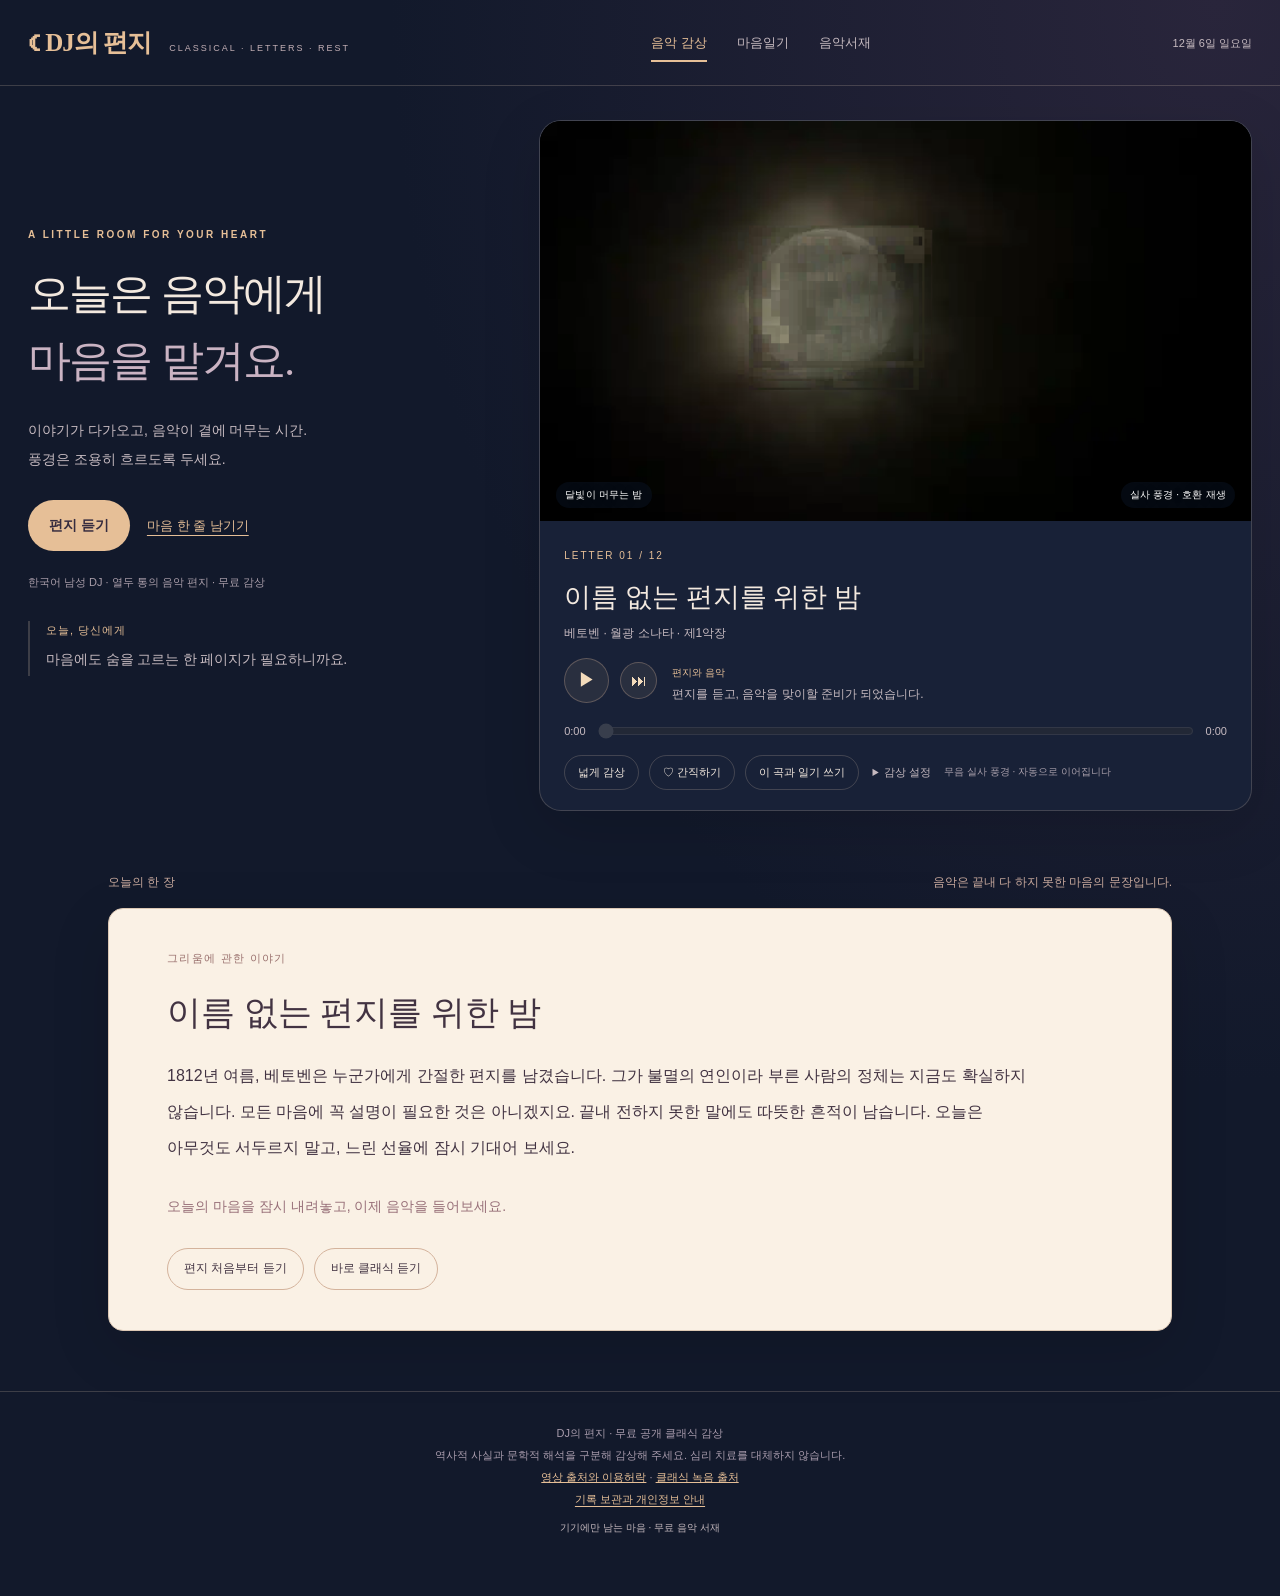
==== commit 8bcf721f: "Release a writing-first journal with classical-only audio and explicit sound off" ====
--- a/docs/index.html
+++ b/docs/index.html
@@ -8,19 +8,20 @@
 <meta property="og:description" content="이야기와 음악 사이, 마음을 쉬어 가는 시간"/>
 <meta property="og:image" content="https://tazan12.github.io/--/assets/dj-cover.webp"/>
 <meta name="theme-color" content="#12192b"/>
-<meta name="dj-release" content="mind-20261114-1"/>
+<meta name="dj-release" content="focus-20261114-2"/>
 <link rel="canonical" href="https://tazan12.github.io/--/"/>
-<link rel="stylesheet" href="./player.css?v=mind-20261114-1"/>
-<script src="./episodes.js?v=mind-20261114-1" defer></script>
-<script src="./scenery.js?v=mind-20261114-1" defer></script>
-<script src="./player.js?v=mind-20261114-1" defer></script>
+<link rel="stylesheet" href="./player.css?v=focus-20261114-2"/>
+<script src="./episodes.js?v=focus-20261114-2" defer></script>
+<script src="./scenery.js?v=focus-20261114-2" defer></script>
+<script src="./player.js?v=focus-20261114-2" defer></script>
 <meta name="apple-mobile-web-app-capable" content="yes"/>
 <meta name="apple-mobile-web-app-title" content="DJ의 편지"/>
 <link rel="manifest" href="./manifest.webmanifest"/>
 <link rel="apple-touch-icon" href="./assets/app-icon-192.png"/>
-<link rel="stylesheet" href="./mind-journal.css?v=mind-20261114-1"/>
-<script src="./mind-store.js?v=mind-20261114-1" defer></script>
-<script src="./mind-journal.js?v=mind-20261114-1" defer></script>
+<link rel="stylesheet" href="./mind-journal.css?v=focus-20261114-2"/>
+<script src="./mind-store.js?v=focus-20261114-2" defer></script>
+<script src="./mind-journal.js?v=focus-20261114-2" defer></script>
+<link rel="stylesheet" href="./journal-focus.css?v=focus-20261114-2"/>
 </head>
 <body data-app-view="listen">
 <!-- MIND_JOURNAL_RELEASE -->
@@ -73,13 +74,19 @@
 </section>
 <section class="dj-library app-view" data-app-view="library" hidden id="episodes" aria-labelledby="libraryTitle"><div class="dj-sectionhead"><div><span class="dj-kicker">YOUR MUSIC LIBRARY</span><h2 id="libraryTitle">열두 통의 음악 편지</h2><p>지금 마음과 닮은 이야기를 골라 보세요.</p></div><div class="dj-tags" id="moods" role="group" aria-label="감정별 이야기 선택"></div></div><div class="library-favorites"><h2>다시 꺼내 듣고 싶은 편지</h2><p>좋아하는 음악은 가까운 곳에 남겨 두세요.</p><div id="favoriteList" class="favorite-list"></div></div><div class="dj-grid" id="cards"></div></section>
 <section class="mind-journal app-view" id="write" data-app-view="journal" aria-labelledby="mindTitle" hidden>
-  <header class="mind-heading"><div><span class="mind-eyebrow">A PAGE FOR YOUR HEART</span><h1 id="mindTitle">오늘의 마음을<br class="mobile-only"/> 한 장 남겨요.</h1><p>잘 쓴 문장보다, 솔직한 한 줄이면 충분해요.<br/>비어 있는 날도 당신의 시간입니다.</p></div><button class="quiet-button" id="openBackup" type="button">기록 보관 · 백업</button></header>
-  <div class="theme-choices" id="themeChoices" role="group" aria-label="일기 테마 선택">
-    <button type="button" data-theme-choice="moon" aria-pressed="true"><img src="./assets/films/ep05.webp" alt="" loading="lazy"/><span><strong>달빛 서재</strong><small>조용히 나를 들여다보는 밤</small></span></button>
-    <button type="button" data-theme-choice="forest" aria-pressed="false"><img src="./assets/films/ep10.webp" alt="" loading="lazy"/><span><strong>숲의 안부</strong><small>조금 느린 걸음으로</small></span></button>
-    <button type="button" data-theme-choice="rose" aria-pressed="false"><img src="./assets/films/ep06.webp" alt="" loading="lazy"/><span><strong>다정한 오후</strong><small>마음에 온기를 남기는 시간</small></span></button>
-  </div>
-  <button id="calendarJump" class="mobile-calendar-jump" type="button">달력에서 날짜 고르기 <span aria-hidden="true">↓</span></button>
+  <header class="mind-heading"><div><span class="mind-eyebrow">A QUIET PAGE, JUST FOR YOU</span><h1 id="mindTitle">오늘의 마음, 한 장.</h1><p>음악은 곁에 두고, 이야기는 나에게.</p></div>
+    <div class="journal-heading-tools"><div class="theme-choices" id="themeChoices" role="group" aria-label="일기 테마 선택">
+      <button type="button" data-theme-choice="moon" aria-pressed="true"><i class="theme-dot" aria-hidden="true"></i>달빛 서재</button>
+      <button type="button" data-theme-choice="forest" aria-pressed="false"><i class="theme-dot" aria-hidden="true"></i>숲의 안부</button>
+      <button type="button" data-theme-choice="rose" aria-pressed="false"><i class="theme-dot" aria-hidden="true"></i>다정한 오후</button>
+    </div><button class="quiet-button" id="openBackup" type="button">기록 보관 · 백업</button></div>
+  </header>
+  <section class="journal-sound-panel" aria-label="마음일기 배경 음악">
+    <img id="journalMusicCover" class="journal-sound-cover" src="./assets/films/ep01.webp" alt=""/>
+    <div class="journal-sound-meta"><label class="journal-sound-caption" for="journalMusicSelect">글을 위한 클래식 · 낭독 없이</label><select id="journalMusicSelect" aria-label="일기 배경 음악 선택"></select><span id="journalMusicStatus" class="journal-sound-status" role="status" aria-live="polite">소리 없이 기록할 수도 있어요</span><a id="journalMusicSource" href="https://commons.wikimedia.org/" target="_blank" rel="noopener noreferrer" hidden>연주 원본 확인</a></div>
+    <div class="journal-sound-controls"><label class="journal-volume">음량<input id="journalMusicVolume" type="range" min="0" max="100" value="75" aria-label="마음일기 음악 음량"/></label><button id="journalMusicToggle" type="button" aria-pressed="false">음악 켜기</button><button id="journalMusicNext" type="button" aria-label="다음 클래식 곡">다음 곡</button></div>
+  </section>
+  <button id="calendarJump" class="mobile-calendar-jump" type="button" aria-expanded="false">달력 · 지난 기록 펼치기 ↓</button>
 <div class="journal-layout">
     <aside class="journal-side" aria-label="기록 달력과 보관함">
       <div class="calendar-box">
@@ -95,17 +102,17 @@
       <article class="journal-paper" aria-label="선택한 날짜의 마음일기">
         <div class="paper-date"><div><span class="paper-eyebrow">DEAR, MYSELF</span><h2 id="selectedDateLabel"></h2></div><label class="date-picker">날짜 선택<input id="entryDate" type="date" min="1900-01-01" max="2199-12-31"/></label></div>
         <fieldset class="mood-field"><legend>오늘 마음의 날씨는 어떤가요?</legend><div id="moodPick" class="mood-pick" role="group" aria-label="그날의 감정"></div><p id="moodWhisper" class="mood-whisper">어떤 마음이든, 그대로 적어 두어도 괜찮아요.</p></fieldset>
-        <div class="writing-prompt"><span>오늘의 작은 질문</span><p id="promptText"></p><button type="button" id="nextPrompt" aria-label="다른 글쓰기 질문 보기">다른 질문 ↻</button></div>
+        <details class="writing-help"><summary>어디서부터 쓸지 모르겠다면</summary><div class="writing-prompt"><span>오늘의 작은 질문</span><p id="promptText"></p><button type="button" id="nextPrompt" aria-label="다른 글쓰기 질문 보기">다른 질문 ↻</button></div></details>
         <label class="sr-only" for="journalTitleInput">이 날의 제목</label><input id="journalTitleInput" class="journal-title-input" maxlength="80" placeholder="이 하루에 이름을 붙인다면…" autocomplete="off"/>
         <label class="sr-only" for="journalBody">마음일기 본문</label><textarea id="journalBody" class="journal-body" rows="9" maxlength="12000" placeholder="오늘 마음에 남은 장면을 천천히 적어 보세요. 단 한 줄이어도 괜찮아요."></textarea>
         <div class="writing-meta"><span id="journalStatus" role="status" aria-live="polite">이 브라우저에 자동 저장됩니다</span><span id="charCount">0 / 12,000</span></div>
         <label class="kindness-label" for="journalKindness">내일의 나에게 건네는 다정한 한마디</label><textarea id="journalKindness" class="kindness-input" rows="2" maxlength="300" placeholder="오늘의 너도 충분히 애썼어."></textarea>
-        <div class="journal-track"><div><span>이 날의 선율</span><p id="attachedTrack">마음과 함께 기억할 음악을 담아 보세요.</p></div><div class="track-actions"><button id="attachTrack" type="button">지금 듣는 곡 담기</button><button id="playAttached" type="button" hidden>다시 듣기</button><button id="clearTrack" class="text-button" type="button" hidden>연결 해제</button></div></div>
+        <div class="journal-track"><div><span>이 날의 선율</span><p id="attachedTrack">마음과 함께 기억할 음악을 담아 보세요.</p></div><div class="track-actions"><button id="attachTrack" type="button">지금 듣는 곡 담기</button><button id="playAttached" type="button" hidden>연주 다시 듣기</button><button id="clearTrack" class="text-button" type="button" hidden>연결 해제</button></div></div>
         <div id="entryConflict" class="inline-warning" role="alert" hidden><p id="entryConflictText"></p><button id="reloadEntry" type="button">최신 기록 불러오기</button><button id="draftBackup" type="button">현재 초안 백업</button></div>
         <div class="paper-actions"><button id="entrySave" class="save-journal" type="button">마음 보관하기</button><button id="entryDelete" class="text-button danger-text" type="button" disabled>이 날짜 기록 삭제</button></div>
         <p class="privacy-footnote">개인 기록은 이 기기·브라우저에만 저장됩니다. 자동 동기화되지 않으며, 브라우저 데이터 삭제에 대비해 백업을 보관해 주세요.</p>
       </article>
-      <aside class="journal-recommend"><div><span class="mind-eyebrow">A LITTLE COMPANY</span><h3 id="recommendTitle">이 마음에 곁을 내어 주는 음악</h3><p id="recommendCopy">일기를 쓰는 동안, 부드러운 선율을 곁에 두세요.</p></div><button id="recommendPlay" type="button">함께 듣기</button></aside>
+      <aside class="journal-recommend"><div><span class="mind-eyebrow">A LITTLE COMPANY</span><h3 id="recommendTitle">이 마음에 곁을 내어 주는 음악</h3><p id="recommendCopy">일기를 쓰는 동안, 부드러운 선율을 곁에 두세요.</p></div><button id="recommendPlay" type="button">연주만 듣기</button></aside>
     </div>
   </div>
 </section>
--- a/docs/journal-focus.css
+++ b/docs/journal-focus.css
@@ -0,0 +1,113 @@
+/* Journal focus: scoped layout refinement. The verified scenery player is untouched. */
+body[data-app-view=journal] .mind-journal{max-width:1180px;padding:27px 28px 64px}
+body[data-app-view=journal] .mind-heading{margin-bottom:20px;gap:24px;align-items:center}
+body[data-app-view=journal] .mind-heading h1{font-size:30px;letter-spacing:-1.2px;margin:5px 0 7px;line-height:1.45}
+body[data-app-view=journal] .mind-heading p{font-size:12px;line-height:1.8;margin:0}
+body[data-app-view=journal] .mind-heading .mind-eyebrow{font-size:9px;letter-spacing:2px}
+.journal-heading-tools{display:flex;flex-direction:column;align-items:flex-end;gap:10px;flex:none}
+body[data-app-view=journal] .theme-choices{display:flex;gap:5px;margin:0;padding:4px;border:1px solid var(--line);border-radius:26px;background:var(--mind-panel)}
+body[data-app-view=journal] .theme-choices button{display:flex;align-items:center;gap:6px;padding:7px 10px;min-height:34px;border-radius:20px;border:1px solid transparent;background:transparent;font-size:11px;white-space:nowrap;box-shadow:none}
+body[data-app-view=journal] .theme-choices button:hover{transform:none;background:#ffffff08}
+body[data-app-view=journal] .theme-choices button[aria-pressed=true]{border-color:var(--line);background:var(--mind-accent);color:var(--bg)}
+.theme-dot{display:inline-block;width:9px;height:9px;border-radius:50%;box-shadow:inset 0 0 0 1px #ffffff45;background:#a5adcc;flex:none}
+[data-theme-choice=forest] .theme-dot{background:#a1b89a}[data-theme-choice=rose] .theme-dot{background:#d9acb8}
+body[data-app-view=journal] .mind-heading .quiet-button{font-size:11px;padding:4px 8px;border:0;color:var(--muted);margin:0;min-height:30px;border-radius:6px;text-decoration:underline;text-underline-offset:4px}
+.journal-sound-panel{position:sticky;top:8px;z-index:18;display:grid;grid-template-columns:40px minmax(0,1fr) auto;gap:13px;align-items:center;padding:13px 16px;margin:0 0 22px;background:var(--mind-panel);border:1px solid var(--line);border-radius:14px;box-shadow:0 5px 18px #0002}
+.journal-sound-cover{width:40px;height:40px;object-fit:cover;border-radius:9px;opacity:.85}
+.journal-sound-meta{min-width:0;display:flex;flex-direction:column;gap:2px}
+.journal-sound-caption{font-size:10px;color:var(--gold);letter-spacing:.5px}
+.journal-sound-meta select{border:0;padding:3px 20px 3px 0;background:transparent;color:var(--text);font:inherit;font-size:13px;width:min(100%,540px);text-overflow:ellipsis;min-width:0;cursor:pointer;outline-offset:2px}
+.journal-sound-meta select option{background:var(--mind-panel);color:var(--text)}
+.journal-sound-status{font-size:10px;color:var(--muted);line-height:1.4;min-height:14px}
+.journal-sound-controls{display:flex;gap:9px;align-items:center}
+.journal-sound-controls button{font-size:12px;border-radius:22px;border:1px solid var(--line);background:transparent;color:var(--text);min-height:40px;padding:8px 14px;white-space:nowrap}
+.journal-sound-controls #journalMusicToggle{background:var(--mind-accent);color:var(--bg);border-color:var(--mind-accent);min-width:92px;font-weight:600}
+.journal-sound-controls #journalMusicToggle[aria-pressed=false]{background:transparent;color:var(--text);border-color:var(--line)}
+.journal-volume{display:flex;align-items:center;gap:6px;font-size:10px;color:var(--muted)}
+.journal-volume input{width:78px;accent-color:var(--gold);height:24px;min-width:0}
+#journalMusicSource{font-size:10px;color:var(--gold)}
+body[data-app-view=journal] .journal-layout{grid-template-columns:244px minmax(0,1fr);gap:24px;align-items:start}
+body[data-app-view=journal] .calendar-box,body[data-app-view=journal] .memory-box{padding:17px;border-radius:14px;background:color-mix(in srgb,var(--mind-panel) 72%,transparent)}
+body[data-app-view=journal] .journal-side{gap:16px}
+body[data-app-view=journal] .calendar-heading{margin-bottom:10px}
+body[data-app-view=journal] .calendar-heading h2{font-size:15px}
+body[data-app-view=journal] .month-summary{font-size:11px;line-height:1.7}
+body[data-app-view=journal] .memory-box .section-label{margin-bottom:9px}
+body[data-app-view=journal] .memory-box h2{font-size:16px}
+body[data-app-view=journal] .entry-list{max-height:380px;overflow-y:auto;overscroll-behavior:contain;scrollbar-width:thin}
+body[data-app-view=journal] .journal-paper{padding:27px 34px 26px;border-radius:16px;box-shadow:0 14px 40px #0002}
+body[data-app-view=journal] .paper-date{padding-bottom:16px;gap:16px}
+body[data-app-view=journal] .paper-date h2{font-size:25px;margin:4px 0 0;line-height:1.4}
+body[data-app-view=journal] .paper-eyebrow{font-size:9px;letter-spacing:1.8px}
+body[data-app-view=journal] .mood-field{margin:18px 0 12px;padding:0}
+body[data-app-view=journal] .mood-field legend{font-size:12px;margin-bottom:9px}
+body[data-app-view=journal] .mood-pick{gap:6px}
+body[data-app-view=journal] .mood-pick button{padding:7px 11px;font-size:11px;min-height:34px}
+body[data-app-view=journal] .mood-whisper{font-size:11px;margin:9px 0 0;line-height:1.8}
+.writing-help{border-top:1px solid var(--mind-edge);border-bottom:1px solid var(--mind-edge);margin:0 0 17px;color:var(--mind-ink)}
+.writing-help summary{padding:9px 1px;font-size:11px;cursor:pointer;opacity:.72;min-height:36px}
+.writing-help .writing-prompt{margin:0 0 12px;padding:12px 15px;border-radius:8px}
+.writing-help .writing-prompt>span{font-size:9px}.writing-help .writing-prompt p{font-size:13px;margin:6px 0}
+body[data-app-view=journal] .journal-title-input{font-size:23px;margin:3px 0 13px;padding:4px 0;line-height:1.6}
+body[data-app-view=journal] .journal-body{font-size:16px;line-height:2.05;min-height:270px;resize:vertical;padding:4px 0}
+body[data-app-view=journal] .writing-meta{padding:10px 0;margin:0;font-size:10px;border-top:1px solid var(--mind-edge)}
+body[data-app-view=journal] .kindness-label{font-size:12px;margin-top:17px}
+body[data-app-view=journal] .journal-track{margin-top:18px;padding:15px 0}
+body[data-app-view=journal] .paper-actions{margin-top:15px}
+body[data-app-view=journal] .privacy-footnote{margin-top:15px;font-size:10px;line-height:1.8}
+body[data-app-view=journal] .journal-recommend{margin-top:18px;padding:17px 20px;border-radius:13px;box-shadow:none}
+body[data-app-view=journal] .journal-recommend h3{font-size:17px;margin:4px 0}
+body[data-app-view=journal] .journal-recommend p{font-size:11px;margin:3px 0}
+body[data-app-view=journal] .journal-recommend button{font-size:11px;white-space:nowrap;min-height:38px}
+body[data-app-view=journal] #miniRadio{display:none!important}
+body[data-app-view=journal] .dj-app>footer{padding-bottom:42px}
+@media(min-width:1000px){body[data-app-view=listen] .dj-hero{grid-template-columns:minmax(250px,.8fr) minmax(0,1.2fr);gap:36px;padding-top:34px}body[data-app-view=listen] .dj-stage-copy{padding:20px 24px}body[data-app-view=listen] .dj-intro h1{font-size:43px}}
+@media(max-width:1000px) and (min-width:761px){body[data-app-view=journal] .mind-journal{padding-left:22px;padding-right:22px}body[data-app-view=journal] .journal-layout{grid-template-columns:216px minmax(0,1fr);gap:18px}body[data-app-view=journal] .journal-paper{padding:24px}.journal-volume{display:none}}
+@media(max-width:760px){
+ body[data-app-view=journal] .mind-journal{padding:17px 16px 28px}
+ body[data-app-view=journal] .mind-heading{display:grid;grid-template-columns:1fr auto;gap:12px;margin-bottom:14px}
+ body[data-app-view=journal] .mind-heading .mind-eyebrow{display:none}
+ body[data-app-view=journal] .mind-heading h1{font-size:24px;letter-spacing:-.9px;margin:0 0 5px;line-height:1.4}
+ body[data-app-view=journal] .mind-heading p{font-size:11px;line-height:1.75}
+ .journal-heading-tools{display:contents}
+ body[data-app-view=journal] .mind-heading .quiet-button{grid-column:2;grid-row:1;align-self:start;padding:4px 0;font-size:10px;min-height:36px}
+ body[data-app-view=journal] .theme-choices{grid-column:1/-1;grid-row:2;justify-content:space-between;border-radius:11px;padding:3px;gap:4px}
+ body[data-app-view=journal] .theme-choices button{flex:1;justify-content:center;font-size:11px;padding:7px 5px;min-height:36px;border-radius:8px}
+ .journal-sound-panel{top:4px;grid-template-columns:30px minmax(0,1fr) auto;gap:9px;padding:11px 10px;margin-bottom:13px;border-radius:12px}
+ .journal-sound-cover{width:30px;height:30px;border-radius:7px}
+ .journal-sound-caption{font-size:9px;letter-spacing:0}
+ .journal-sound-meta select{font-size:12px;padding:4px 14px 4px 0;min-height:30px}
+ .journal-sound-status{font-size:9px;min-height:13px}
+ .journal-sound-controls{display:grid;grid-template-columns:1fr;gap:4px}
+ .journal-sound-controls button{min-height:36px;font-size:11px;padding:6px 11px}
+ .journal-sound-controls #journalMusicToggle{min-width:78px}
+ .journal-sound-controls #journalMusicNext{min-height:24px;padding:1px 8px;border:0;font-size:10px;color:var(--muted)}
+ .journal-volume{display:none}
+ body[data-app-view=journal] .mobile-calendar-jump{margin:0 0 12px;min-height:39px;padding:8px 12px;font-size:11px;background:transparent;border-radius:9px}
+ body[data-app-view=journal] .journal-layout{display:flex;gap:15px;flex-direction:column}
+ body[data-app-view=journal] .journal-side{display:none;order:-1;width:100%;gap:12px}
+ body[data-app-view=journal] .calendar-is-open .journal-side{display:grid;grid-template-columns:1fr}
+ body[data-app-view=journal] .calendar-box,body[data-app-view=journal] .memory-box{padding:16px}
+ body[data-app-view=journal] .calendar-days button{height:40px}
+ body[data-app-view=journal] .journal-paper{padding:20px 18px;border-radius:13px}
+ body[data-app-view=journal] .paper-date{gap:10px;padding-bottom:13px}
+ body[data-app-view=journal] .paper-date h2{font-size:21px}
+ body[data-app-view=journal] .paper-eyebrow{font-size:8px;letter-spacing:1.5px}
+ body[data-app-view=journal] .date-picker input{max-width:123px;min-height:34px;font-size:11px}
+ body[data-app-view=journal] .mood-field{margin:15px 0 10px}
+ body[data-app-view=journal] .mood-pick{gap:5px}
+ body[data-app-view=journal] .mood-pick button{font-size:11px;padding:7px 9px;min-height:35px}
+ body[data-app-view=journal] .mood-whisper{font-size:10px;margin-top:7px}
+ .writing-help{margin-bottom:12px}.writing-help summary{font-size:10px;padding:8px 0}
+ body[data-app-view=journal] .journal-title-input{font-size:20px;min-height:40px;margin:2px 0 9px}
+ body[data-app-view=journal] .journal-body{font-size:16px;min-height:235px;line-height:1.95}
+ body[data-app-view=journal] .journal-track{margin-top:14px}
+ body[data-app-view=journal] .journal-recommend{padding:15px;align-items:center;gap:9px}
+ body[data-app-view=journal] .journal-recommend h3{font-size:15px}
+ body[data-app-view=journal] .journal-recommend .mind-eyebrow{font-size:8px;letter-spacing:1px}
+ body[data-app-view=journal] .journal-recommend p{font-size:10px}
+ body[data-app-view=journal] .journal-alert{bottom:calc(78px + env(safe-area-inset-bottom))}
+ body[data-app-view=journal] .dj-app>footer{padding-bottom:88px}
+}
+@media(max-width:350px){body[data-app-view=journal] .mind-journal{padding-left:12px;padding-right:12px}body[data-app-view=journal] .mind-heading h1{font-size:21px}body[data-app-view=journal] .journal-paper{padding:17px 14px}.journal-sound-panel{grid-template-columns:minmax(0,1fr) auto}.journal-sound-cover{display:none}}
+@media print{.journal-sound-panel,.journal-heading-tools,.writing-help{display:none!important}}
